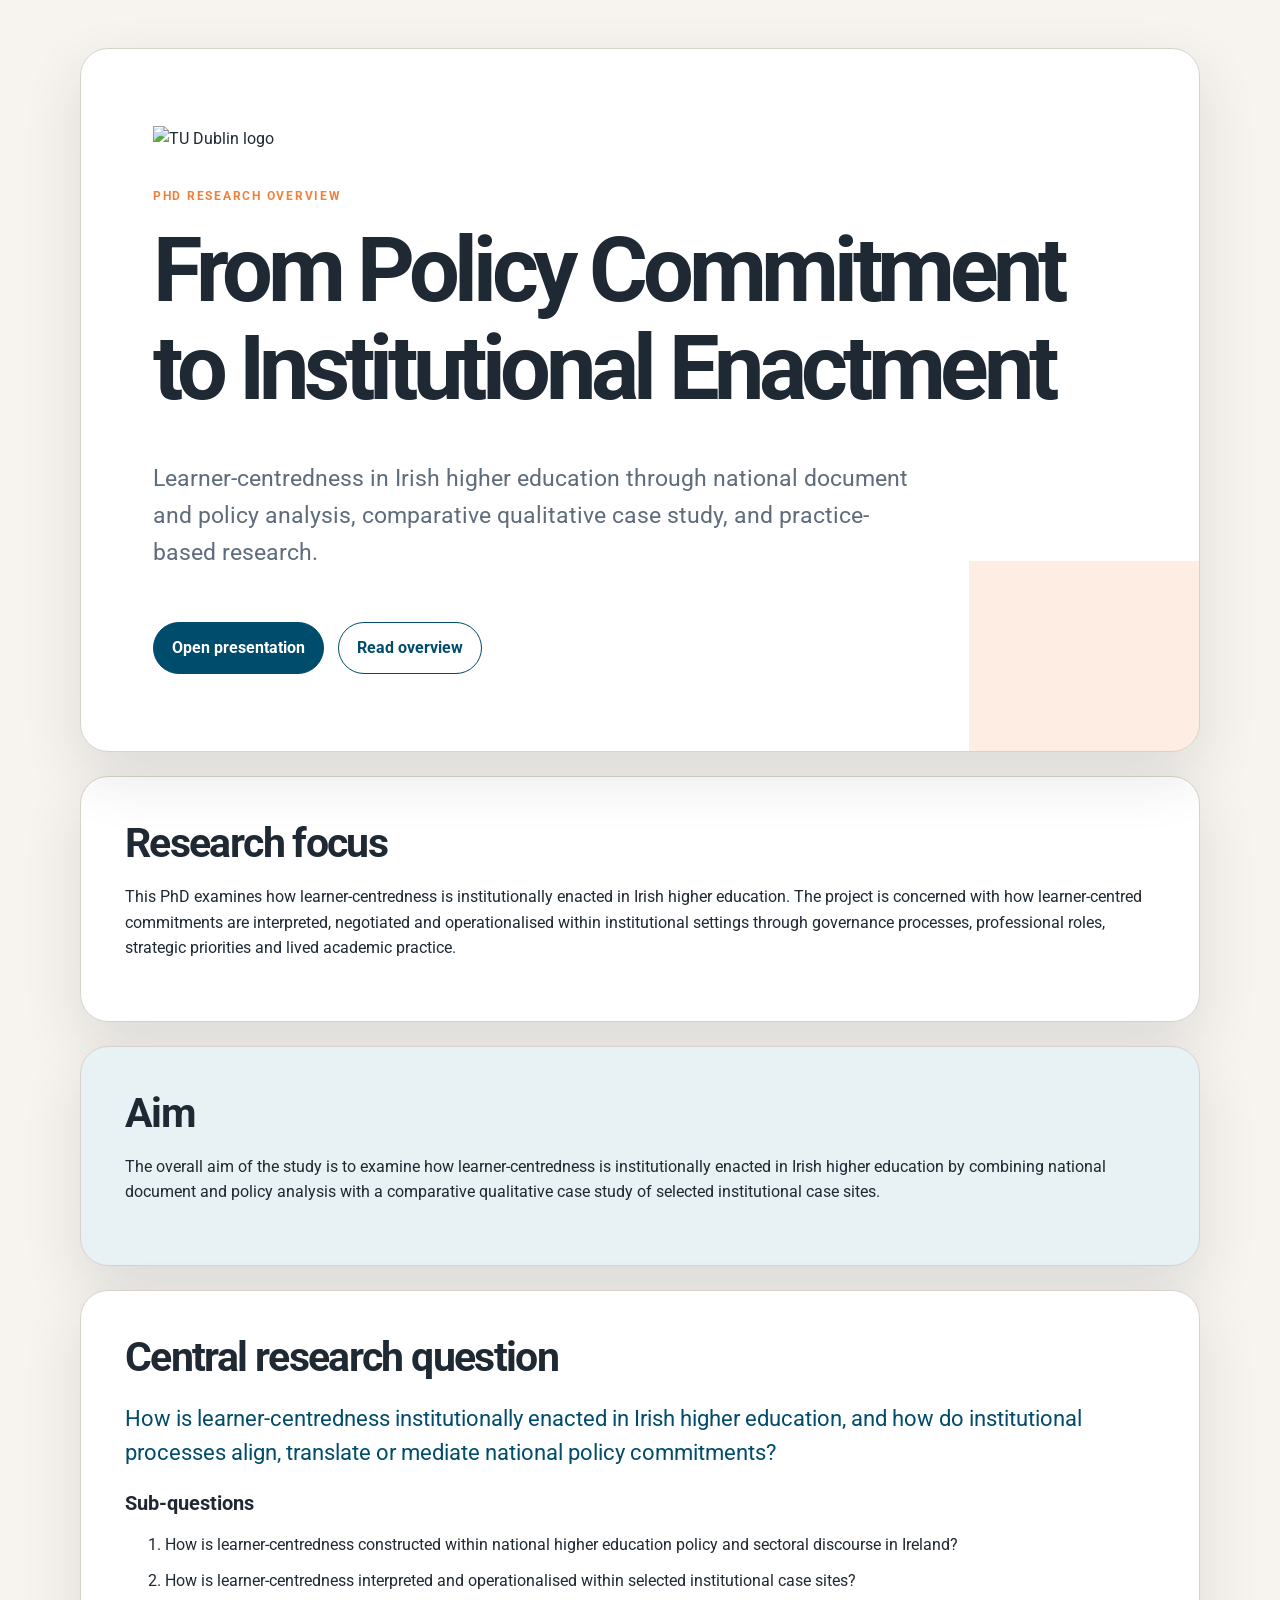
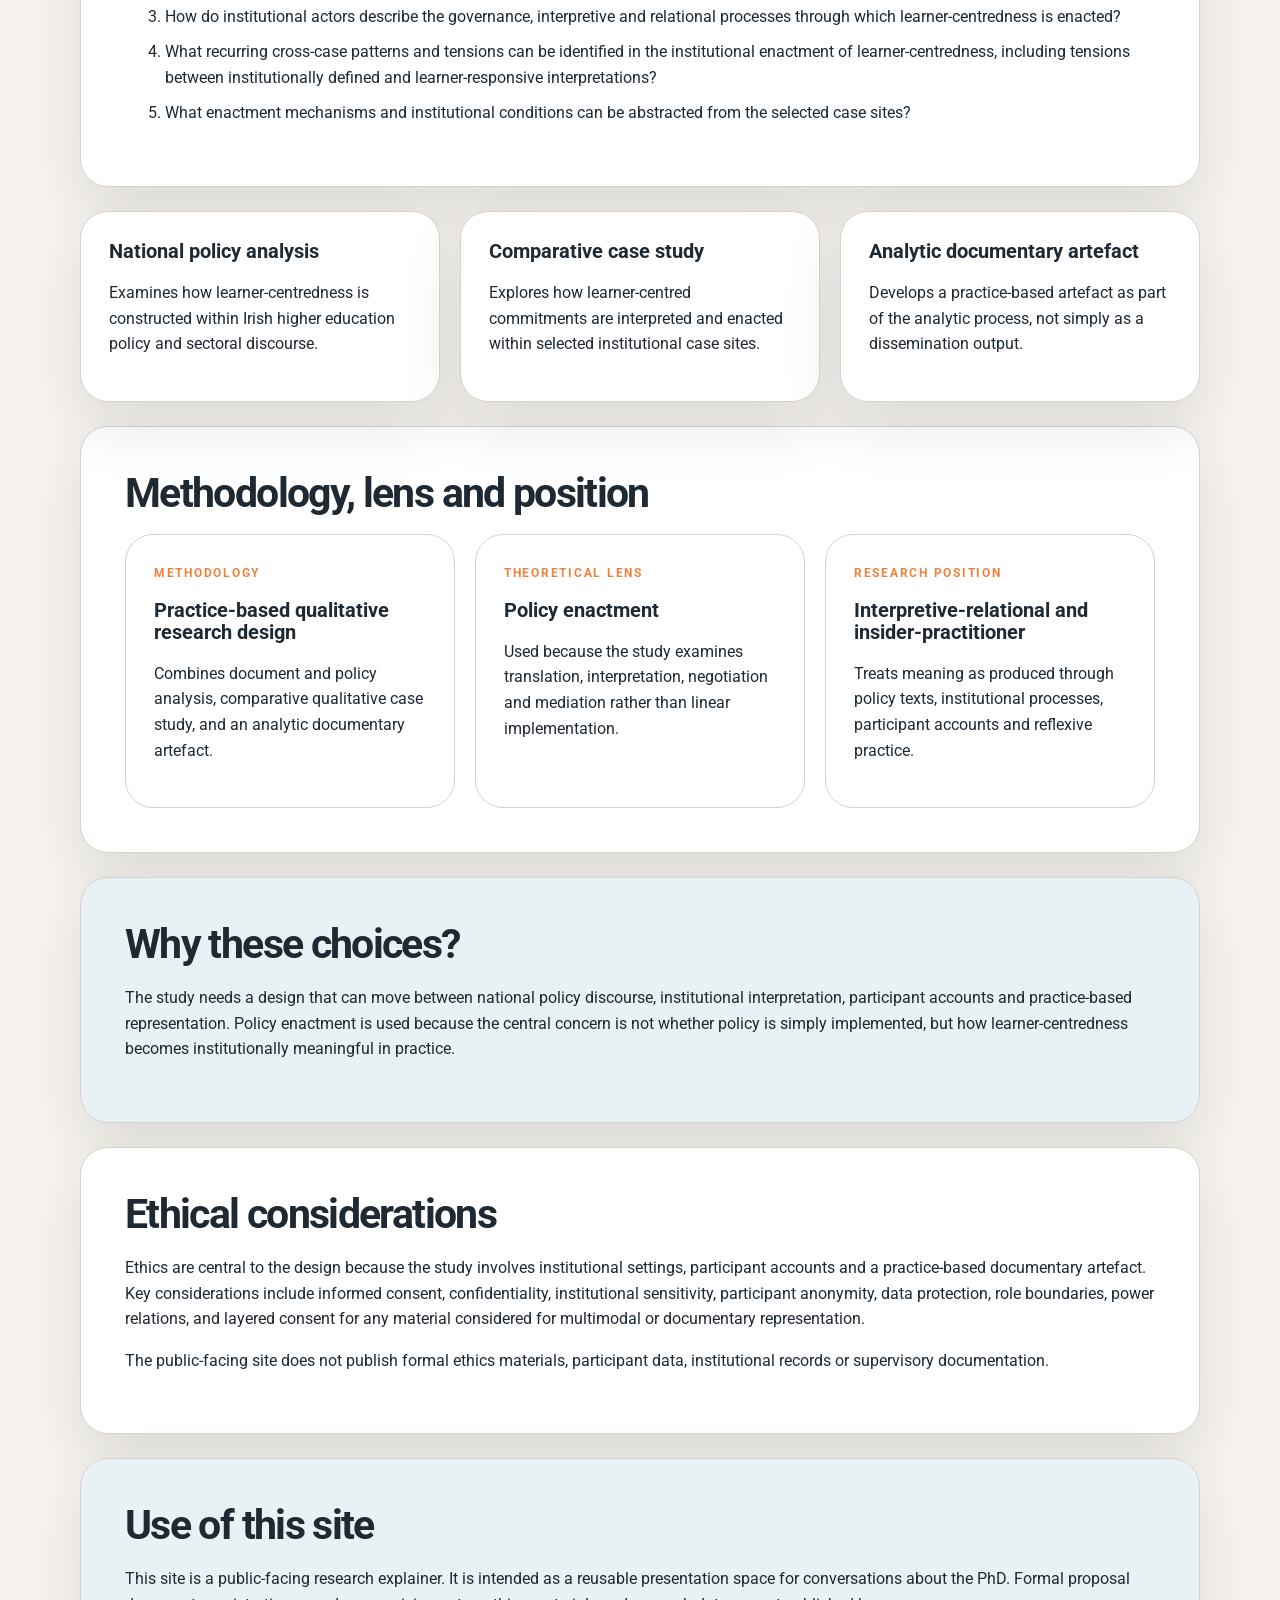
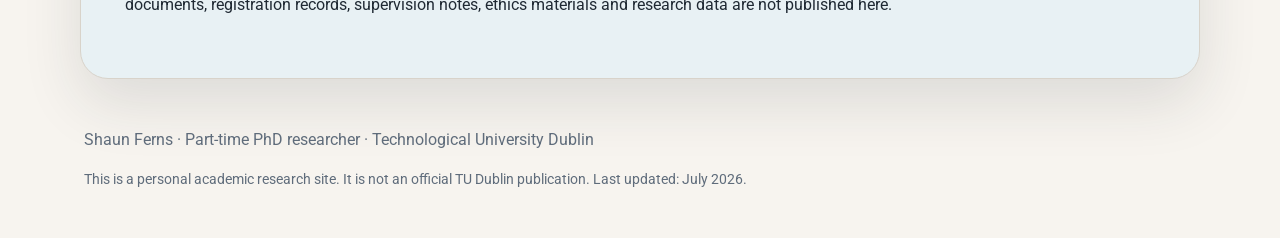
==== index.html @ 64a05ee2 "Add TU Dublin branding to landing page" ====
<!doctype html>
<html lang="en-IE">
<head>
  <meta charset="utf-8">
  <meta name="viewport" content="width=device-width, initial-scale=1">
  <title>PhD Research | Shaun Ferns</title>
  <meta name="description" content="A public-facing overview of Shaun Ferns' PhD research on learner-centredness as institutional enactment in Irish higher education.">
  <link rel="preconnect" href="https://fonts.googleapis.com">
  <link rel="preconnect" href="https://fonts.gstatic.com" crossorigin>
  <link href="https://fonts.googleapis.com/css2?family=Roboto:wght@400;500;700;900&display=swap" rel="stylesheet">
  <link rel="stylesheet" href="assets/site.css">
</head>
<body>
  <main class="page-shell">
    <section class="hero">
      <img class="site-logo" src="https://pxl01-tudublinie.terminalfour.net/prod01/tudublin-cdn-pxl/media/website/site-assets/images/tu-dublin-logo-blue.svg" alt="TU Dublin logo">
      <p class="eyebrow">PhD Research Overview</p>
      <h1>From Policy Commitment to Institutional Enactment</h1>
      <p class="subtitle">Learner-centredness in Irish higher education through national document and policy analysis, comparative qualitative case study, and practice-based research.</p>
      <div class="actions">
        <a class="button primary" href="presentation.html">Open presentation</a>
        <a class="button secondary" href="#overview">Read overview</a>
      </div>
    </section>

    <section id="overview" class="panel">
      <h2>Research focus</h2>
      <p>This PhD examines how learner-centredness is institutionally enacted in Irish higher education. The project is concerned with how learner-centred commitments are interpreted, negotiated and operationalised within institutional settings through governance processes, professional roles, strategic priorities and lived academic practice.</p>
    </section>

    <section class="panel muted">
      <h2>Aim</h2>
      <p>The overall aim of the study is to examine how learner-centredness is institutionally enacted in Irish higher education by combining national document and policy analysis with a comparative qualitative case study of selected institutional case sites.</p>
    </section>

    <section class="panel">
      <h2>Central research question</h2>
      <p class="lead-question">How is learner-centredness institutionally enacted in Irish higher education, and how do institutional processes align, translate or mediate national policy commitments?</p>
      <h3>Sub-questions</h3>
      <ol class="question-list">
        <li>How is learner-centredness constructed within national higher education policy and sectoral discourse in Ireland?</li>
        <li>How is learner-centredness interpreted and operationalised within selected institutional case sites?</li>
        <li>How do institutional actors describe the governance, interpretive and relational processes through which learner-centredness is enacted?</li>
        <li>What recurring cross-case patterns and tensions can be identified in the institutional enactment of learner-centredness, including tensions between institutionally defined and learner-responsive interpretations?</li>
        <li>What enactment mechanisms and institutional conditions can be abstracted from the selected case sites?</li>
      </ol>
    </section>

    <section class="grid three">
      <article class="card">
        <h3>National policy analysis</h3>
        <p>Examines how learner-centredness is constructed within Irish higher education policy and sectoral discourse.</p>
      </article>
      <article class="card">
        <h3>Comparative case study</h3>
        <p>Explores how learner-centred commitments are interpreted and enacted within selected institutional case sites.</p>
      </article>
      <article class="card">
        <h3>Analytic documentary artefact</h3>
        <p>Develops a practice-based artefact as part of the analytic process, not simply as a dissemination output.</p>
      </article>
    </section>

    <section class="panel">
      <h2>Methodology, lens and position</h2>
      <div class="grid three no-top">
        <article class="card compact">
          <p class="eyebrow">Methodology</p>
          <h3>Practice-based qualitative research design</h3>
          <p>Combines document and policy analysis, comparative qualitative case study, and an analytic documentary artefact.</p>
        </article>
        <article class="card compact">
          <p class="eyebrow">Theoretical lens</p>
          <h3>Policy enactment</h3>
          <p>Used because the study examines translation, interpretation, negotiation and mediation rather than linear implementation.</p>
        </article>
        <article class="card compact">
          <p class="eyebrow">Research position</p>
          <h3>Interpretive-relational and insider-practitioner</h3>
          <p>Treats meaning as produced through policy texts, institutional processes, participant accounts and reflexive practice.</p>
        </article>
      </div>
    </section>

    <section class="panel muted">
      <h2>Why these choices?</h2>
      <p>The study needs a design that can move between national policy discourse, institutional interpretation, participant accounts and practice-based representation. Policy enactment is used because the central concern is not whether policy is simply implemented, but how learner-centredness becomes institutionally meaningful in practice.</p>
    </section>

    <section class="panel">
      <h2>Ethical considerations</h2>
      <p>Ethics are central to the design because the study involves institutional settings, participant accounts and a practice-based documentary artefact. Key considerations include informed consent, confidentiality, institutional sensitivity, participant anonymity, data protection, role boundaries, power relations, and layered consent for any material considered for multimodal or documentary representation.</p>
      <p>The public-facing site does not publish formal ethics materials, participant data, institutional records or supervisory documentation.</p>
    </section>

    <section class="panel muted">
      <h2>Use of this site</h2>
      <p>This site is a public-facing research explainer. It is intended as a reusable presentation space for conversations about the PhD. Formal proposal documents, registration records, supervision notes, ethics materials and research data are not published here.</p>
    </section>

    <footer>
      <p>Shaun Ferns · Part-time PhD researcher · Technological University Dublin</p>
      <p class="small">This is a personal academic research site. It is not an official TU Dublin publication. Last updated: July 2026.</p>
    </footer>
  </main>
</body>
</html>
---- assets/site.css ----
body{margin:0;background:#f7f4ef;color:#1f2933;font-family:Roboto,Arial,Helvetica,sans-serif;line-height:1.6}.page-shell{width:min(1120px,calc(100% - 32px));margin:0 auto;padding:48px 0 32px}.hero,.panel,.card{background:#fff;border:1px solid #d8d3ca;border-radius:28px;box-shadow:0 24px 60px rgba(31,41,51,.12)}.hero{padding:clamp(32px,6vw,72px);min-height:62vh;display:flex;flex-direction:column;justify-content:center;position:relative;overflow:hidden}.hero:after{content:"";position:absolute;right:-70px;bottom:-110px;width:300px;height:300px;background:#F0813C;opacity:.14;clip-path:polygon(0 0,100% 0,100% 100%,28% 100%,0 72%)}.site-logo{width:min(260px,42vw);height:auto;margin-bottom:34px;display:block}.slide-logo{width:min(250px,32vw);height:auto;margin:0 auto 34px;display:block}.closing-logo{width:min(220px,30vw);height:auto;margin:28px auto 0;display:block}.eyebrow{margin:0 0 16px;color:#F0813C;text-transform:uppercase;letter-spacing:.14em;font-size:.78rem;font-weight:700}h1,h2,h3{line-height:1.1;margin:0 0 18px}h1{font-size:clamp(2.4rem,7vw,5.8rem);letter-spacing:-.06em;max-width:980px}h2{font-size:clamp(1.8rem,3.2vw,3rem);letter-spacing:-.04em}h3{font-size:1.25rem}.subtitle{max-width:760px;color:#5f6c7b;font-size:clamp(1.1rem,2vw,1.45rem)}.actions{display:flex;flex-wrap:wrap;gap:14px;margin-top:28px}.button{display:inline-flex;align-items:center;justify-content:center;padding:12px 18px;border-radius:999px;text-decoration:none;font-weight:700;border:1px solid #004C6C}.button.primary{background:#004C6C;color:white}.button.secondary{color:#004C6C;background:transparent}.panel{margin-top:24px;padding:clamp(24px,4vw,44px)}.panel.muted{background:#e8f1f4}.grid{display:grid;gap:20px;margin-top:24px}.grid.three{grid-template-columns:repeat(3,1fr)}.grid.no-top{margin-top:0}.card{padding:28px}.card.compact{box-shadow:none}footer{padding:32px 4px 0;color:#5f6c7b}.small{font-size:.9rem;color:#5f6c7b}.lead-question{font-size:1.35rem;color:#004C6C}.question-list li{margin:0 0 10px}.deck-nav{position:fixed;top:18px;left:18px;z-index:20}.deck-nav a{background:rgba(255,255,255,.9);border:1px solid #d8d3ca;border-radius:999px;color:#004C6C;text-decoration:none;padding:8px 12px;font-weight:700}.slides-page{background:radial-gradient(circle at top left,#fff 0,#f7f4ef 42%,#e8f1f4 100%)}.reveal{color:#1f2933;font-family:Roboto,Arial,Helvetica,sans-serif}.reveal .slides section{padding:24px}.reveal h1,.reveal h2,.reveal h3{color:#1f2933;text-transform:none;letter-spacing:-.04em}.reveal h1{font-size:clamp(2.5rem,6vw,5.2rem)}.reveal h2{font-size:clamp(2rem,5vw,4rem)}.reveal h3{font-size:clamp(1.2rem,2.1vw,1.7rem)}.reveal p,.reveal li{color:#4f5f70;font-size:clamp(1.05rem,2.1vw,1.55rem);line-height:1.42}.subtitle-slide{font-size:clamp(1.3rem,2.5vw,2rem)!important;color:#004C6C!important}.title-slide h1,.title-slide h2{max-width:980px;margin-left:auto;margin-right:auto}.title-slide{position:relative}.title-slide:after{content:"";position:absolute;right:5%;bottom:7%;width:150px;height:150px;background:#F0813C;opacity:.16;clip-path:polygon(0 0,100% 0,100% 100%,32% 100%,0 68%)}.section-break{background:#004C6C;border-radius:34px;color:#fff;padding:72px!important;position:relative;overflow:hidden}.section-break:after{content:"";position:absolute;right:-40px;bottom:-70px;width:240px;height:240px;background:#F0813C;opacity:.36;clip-path:polygon(0 0,100% 0,100% 100%,30% 100%,0 70%)}.section-break h2,.section-break p,.section-break .eyebrow{color:#fff!important}.section-break .eyebrow{opacity:.78}.route-slide h2{max-width:900px;margin-left:auto;margin-right:auto}.numbered-cards,.slide-grid{display:grid;gap:18px;margin-top:32px}.numbered-cards{grid-template-columns:repeat(5,1fr)}.numbered-cards div,.slide-grid div,.comparison div,.stacked-list p{background:#fff;border:1px solid #d8d3ca;border-radius:24px;padding:22px;box-shadow:0 12px 32px rgba(31,41,51,.08)}.numbered-cards span{display:inline-flex;width:38px;height:38px;border-radius:50%;align-items:center;justify-content:center;background:#004C6C;color:#fff;font-weight:700;margin-bottom:12px}.numbered-cards p{font-size:1rem!important;margin:0}.slide-grid.three{grid-template-columns:repeat(3,1fr)}.connected-cards div{position:relative}.slide-grid h3{color:#F0813C;font-size:2rem}.compact-cards p{font-size:1.1rem!important}.comparison{display:grid;grid-template-columns:1fr 1fr;gap:24px;margin-top:30px;text-align:left}.comparison div:nth-child(2){border-top:8px solid #F0813C}.comparison div:nth-child(1){border-top:8px solid #5f6c7b}.comparison h3{color:#004C6C}.stacked-list{display:grid;gap:14px;margin-top:20px;text-align:left}.stacked-list p{margin:0}.stacked-list strong{color:#004C6C}.flow{display:grid;gap:10px;place-items:center;margin-top:28px}.flow div{background:#fff;border:1px solid #d8d3ca;border-radius:22px;padding:14px 26px;min-width:min(720px,90%);font-size:clamp(1.1rem,2.2vw,1.6rem);color:#004C6C;font-weight:700}.flow span{color:#F0813C;font-size:2rem;font-weight:700}.big-contrast h2{font-size:clamp(3rem,8vw,7rem);color:#004C6C}.reveal blockquote{width:min(920px,90%);border-left:8px solid #F0813C;box-shadow:none;background:#e8f1f4;color:#1f2933;padding:28px 34px;font-style:normal;text-align:left;border-radius:18px}.pill-row{display:flex;flex-wrap:wrap;justify-content:center;gap:12px;margin-top:24px}.pill-row span{background:#004C6C;color:#fff;border-radius:999px;padding:10px 16px;font-size:1.05rem;font-weight:700}.large-pills span{font-size:1.25rem;padding:13px 18px}.one-minute h2{font-size:clamp(1.45rem,3.2vw,2.8rem);line-height:1.18;color:#004C6C;max-width:1000px;margin-left:auto;margin-right:auto}.reveal a{color:#004C6C}.reveal .progress{color:#F0813C}.reveal .controls{color:#004C6C}@media(max-width:900px){.grid.three,.slide-grid.three,.numbered-cards,.comparison{grid-template-columns:1fr}.hero{min-height:auto}.reveal .slides section{padding:10px}.section-break{padding:40px!important}.site-logo,.slide-logo,.closing-logo{width:min(220px,60vw)}}
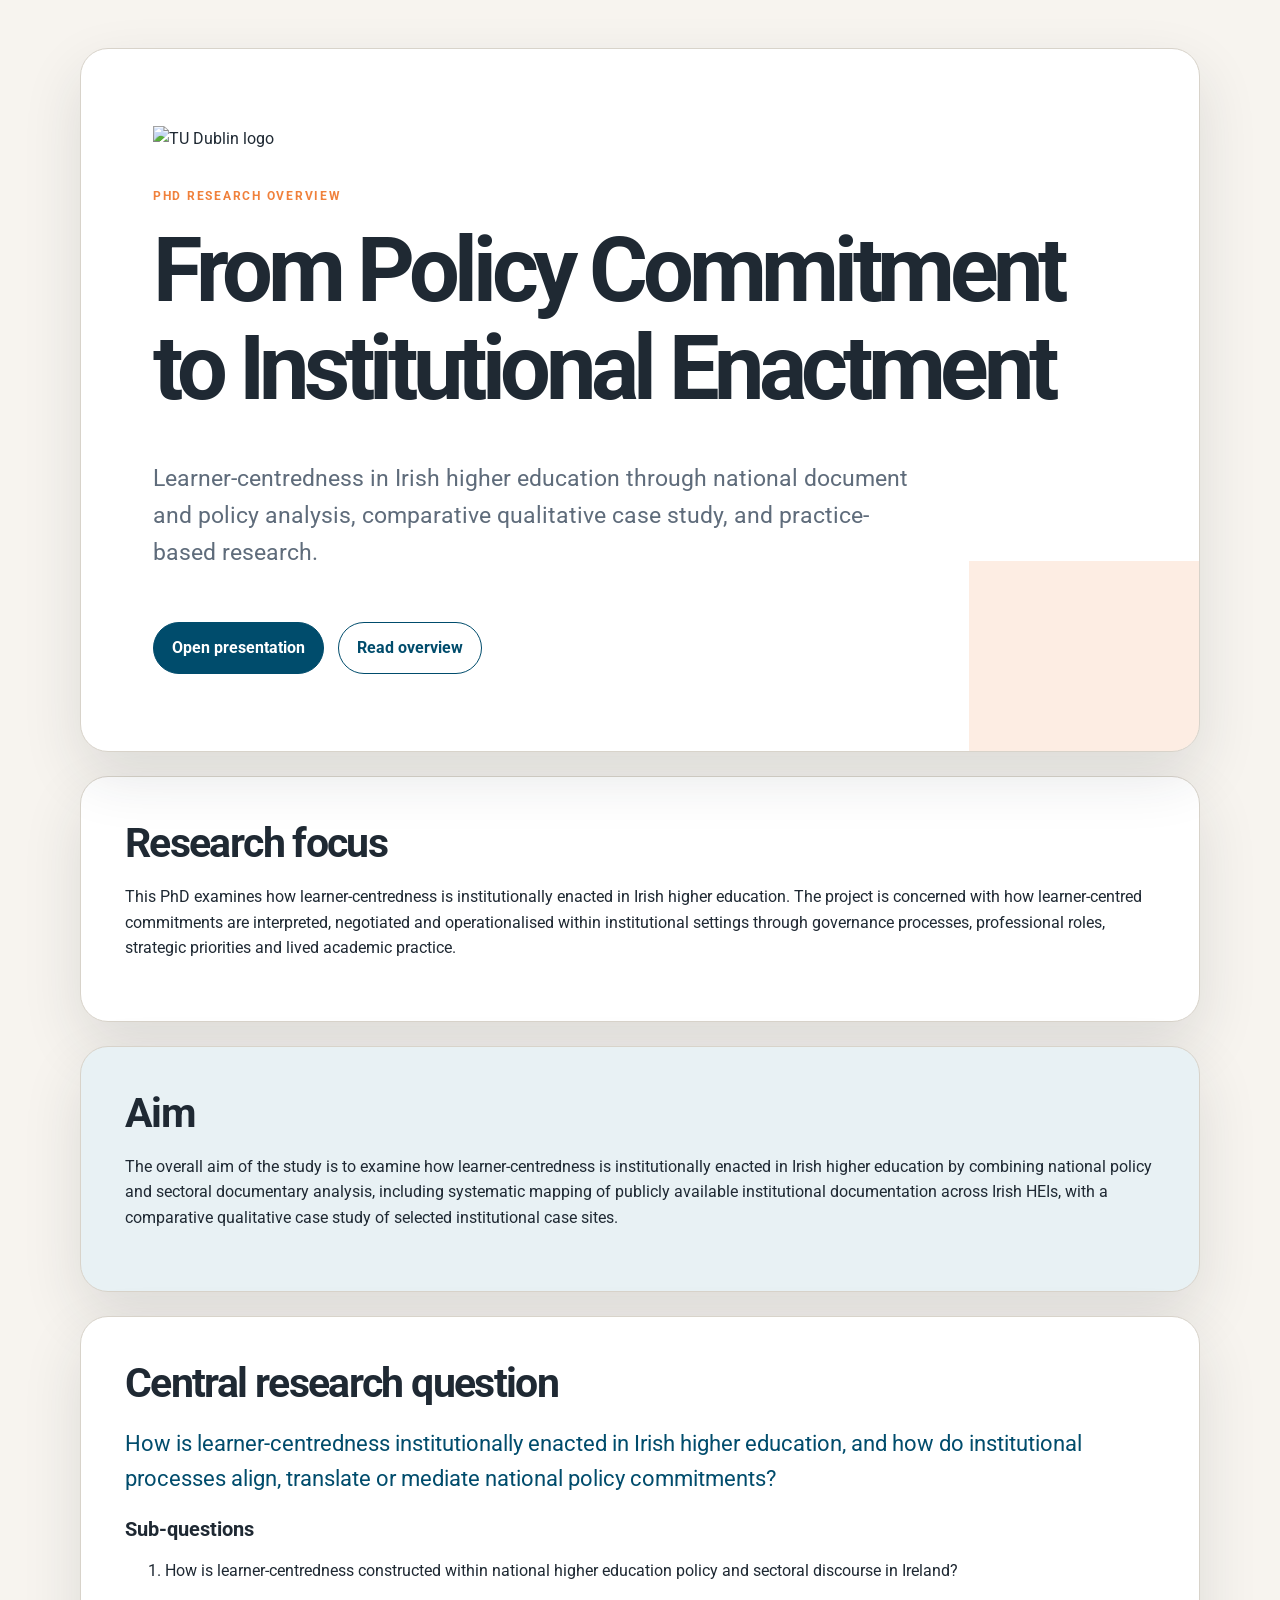
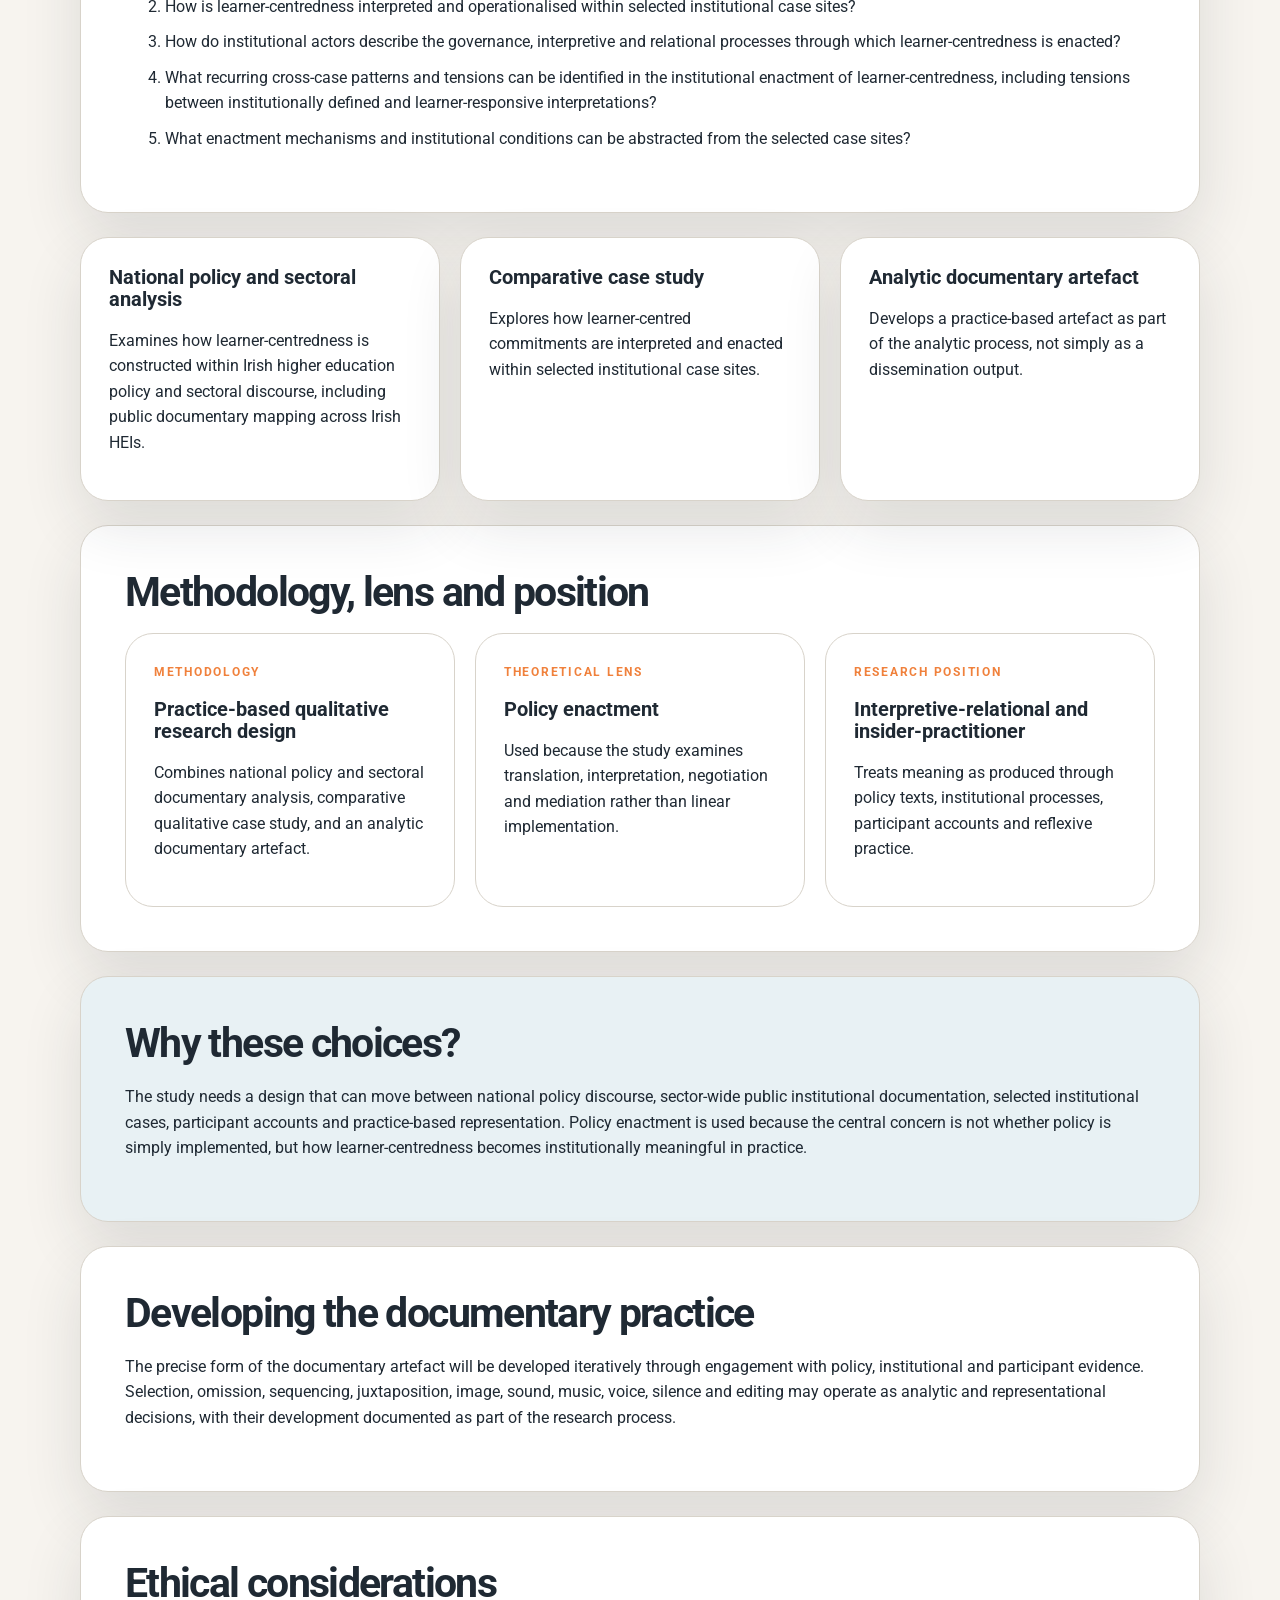
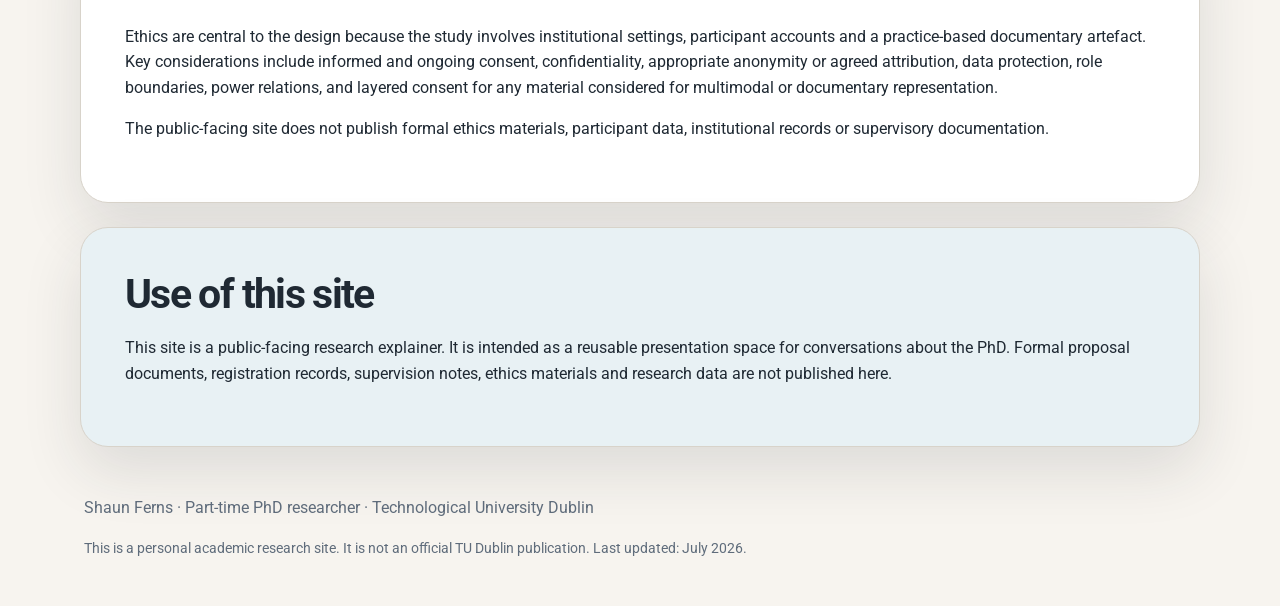
==== commit a53aa263: "Clarify sectoral mapping and documentary development" ====
--- a/index.html
+++ b/index.html
@@ -30,7 +30,7 @@
 
     <section class="panel muted">
       <h2>Aim</h2>
-      <p>The overall aim of the study is to examine how learner-centredness is institutionally enacted in Irish higher education by combining national document and policy analysis with a comparative qualitative case study of selected institutional case sites.</p>
+      <p>The overall aim of the study is to examine how learner-centredness is institutionally enacted in Irish higher education by combining national policy and sectoral documentary analysis, including systematic mapping of publicly available institutional documentation across Irish HEIs, with a comparative qualitative case study of selected institutional case sites.</p>
     </section>
 
     <section class="panel">
@@ -48,8 +48,8 @@
 
     <section class="grid three">
       <article class="card">
-        <h3>National policy analysis</h3>
-        <p>Examines how learner-centredness is constructed within Irish higher education policy and sectoral discourse.</p>
+        <h3>National policy and sectoral analysis</h3>
+        <p>Examines how learner-centredness is constructed within Irish higher education policy and sectoral discourse, including public documentary mapping across Irish HEIs.</p>
       </article>
       <article class="card">
         <h3>Comparative case study</h3>
@@ -67,7 +67,7 @@
         <article class="card compact">
           <p class="eyebrow">Methodology</p>
           <h3>Practice-based qualitative research design</h3>
-          <p>Combines document and policy analysis, comparative qualitative case study, and an analytic documentary artefact.</p>
+          <p>Combines national policy and sectoral documentary analysis, comparative qualitative case study, and an analytic documentary artefact.</p>
         </article>
         <article class="card compact">
           <p class="eyebrow">Theoretical lens</p>
@@ -84,12 +84,17 @@
 
     <section class="panel muted">
       <h2>Why these choices?</h2>
-      <p>The study needs a design that can move between national policy discourse, institutional interpretation, participant accounts and practice-based representation. Policy enactment is used because the central concern is not whether policy is simply implemented, but how learner-centredness becomes institutionally meaningful in practice.</p>
+      <p>The study needs a design that can move between national policy discourse, sector-wide public institutional documentation, selected institutional cases, participant accounts and practice-based representation. Policy enactment is used because the central concern is not whether policy is simply implemented, but how learner-centredness becomes institutionally meaningful in practice.</p>
+    </section>
+
+    <section class="panel">
+      <h2>Developing the documentary practice</h2>
+      <p>The precise form of the documentary artefact will be developed iteratively through engagement with policy, institutional and participant evidence. Selection, omission, sequencing, juxtaposition, image, sound, music, voice, silence and editing may operate as analytic and representational decisions, with their development documented as part of the research process.</p>
     </section>
 
     <section class="panel">
       <h2>Ethical considerations</h2>
-      <p>Ethics are central to the design because the study involves institutional settings, participant accounts and a practice-based documentary artefact. Key considerations include informed consent, confidentiality, institutional sensitivity, participant anonymity, data protection, role boundaries, power relations, and layered consent for any material considered for multimodal or documentary representation.</p>
+      <p>Ethics are central to the design because the study involves institutional settings, participant accounts and a practice-based documentary artefact. Key considerations include informed and ongoing consent, confidentiality, appropriate anonymity or agreed attribution, data protection, role boundaries, power relations, and layered consent for any material considered for multimodal or documentary representation.</p>
       <p>The public-facing site does not publish formal ethics materials, participant data, institutional records or supervisory documentation.</p>
     </section>
 
@@ -104,4 +109,4 @@
     </footer>
   </main>
 </body>
-</html>
+</html>
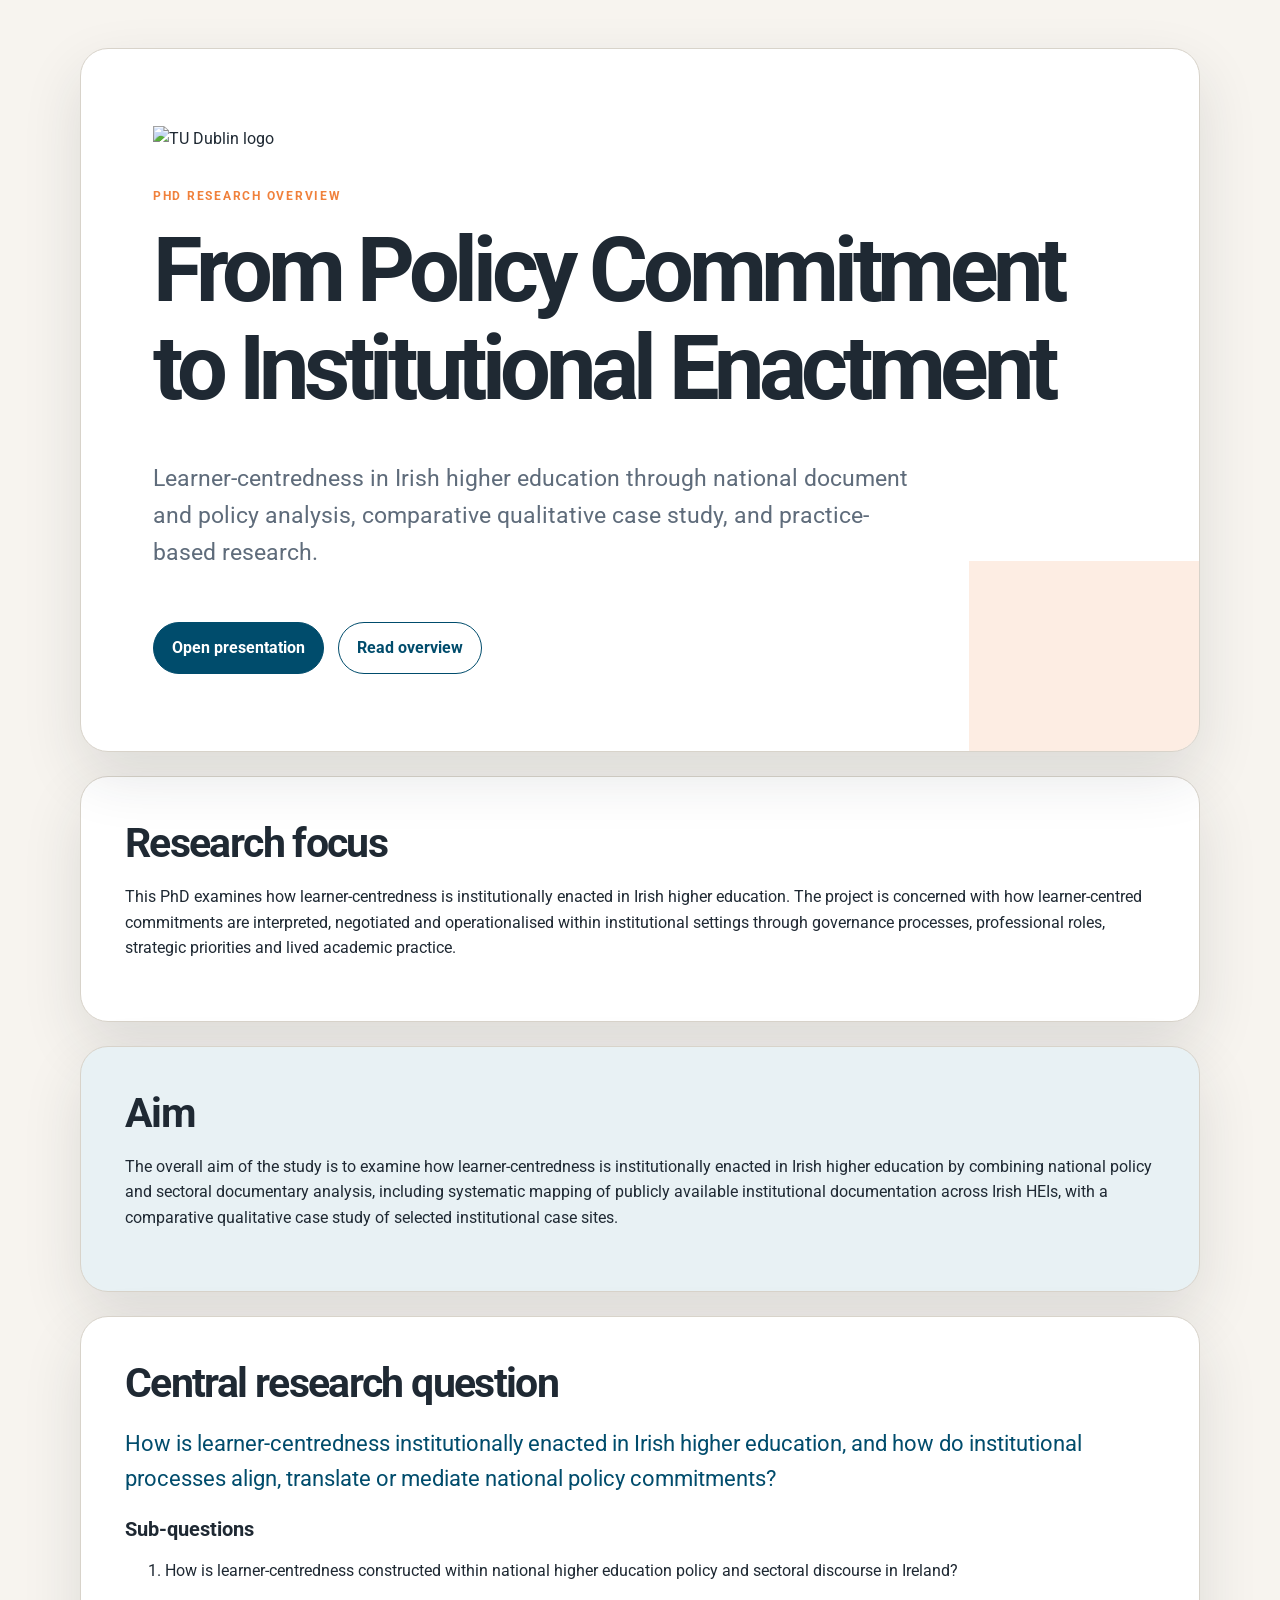
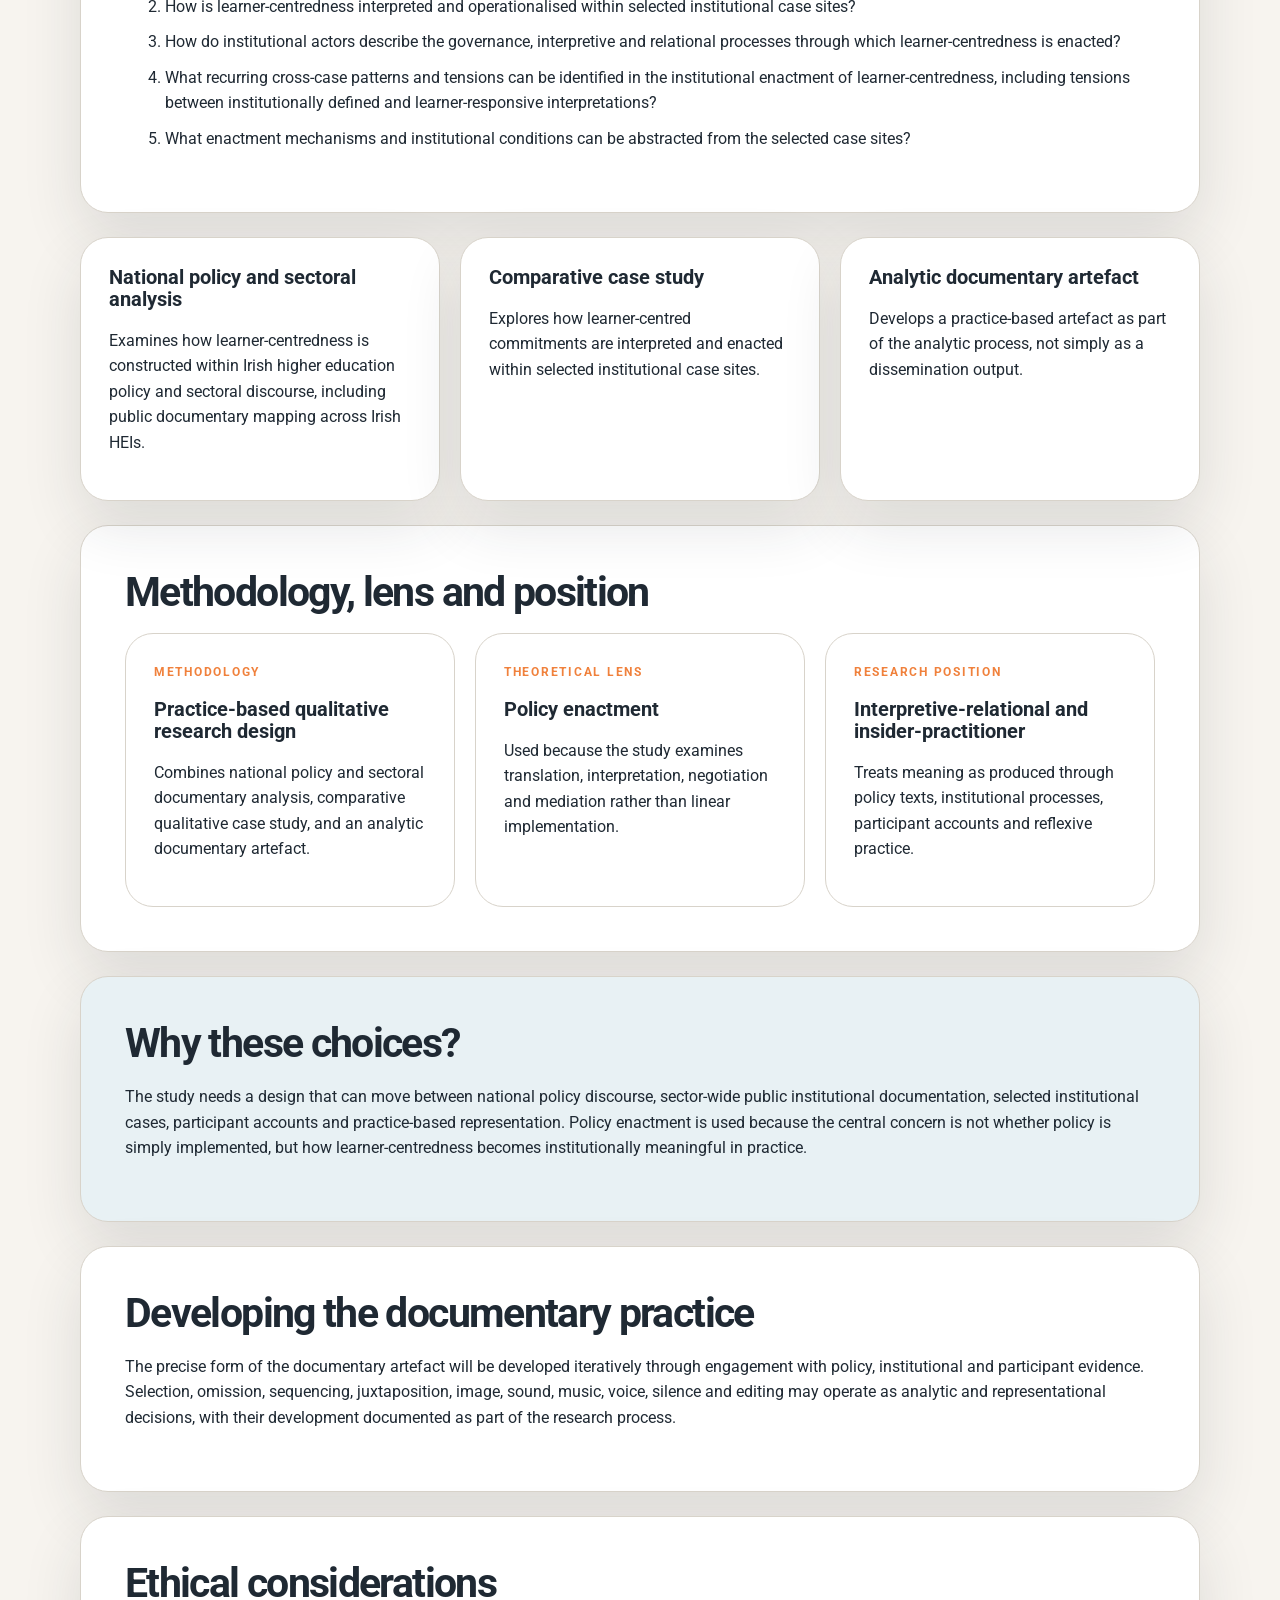
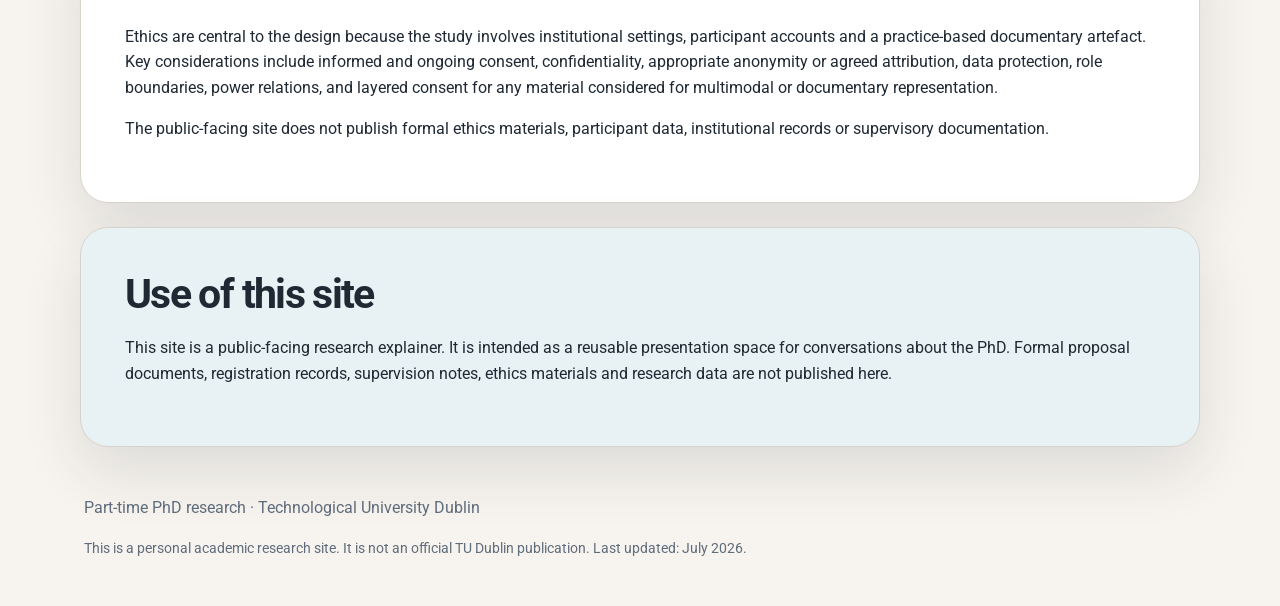
==== commit 038db5fd: "Temporarily remove researcher name from public site" ====
--- a/index.html
+++ b/index.html
@@ -3,8 +3,8 @@
 <head>
   <meta charset="utf-8">
   <meta name="viewport" content="width=device-width, initial-scale=1">
-  <title>PhD Research | Shaun Ferns</title>
-  <meta name="description" content="A public-facing overview of Shaun Ferns' PhD research on learner-centredness as institutional enactment in Irish higher education.">
+  <title>PhD Research</title>
+  <meta name="description" content="A public-facing overview of PhD research on learner-centredness as institutional enactment in Irish higher education.">
   <link rel="preconnect" href="https://fonts.googleapis.com">
   <link rel="preconnect" href="https://fonts.gstatic.com" crossorigin>
   <link href="https://fonts.googleapis.com/css2?family=Roboto:wght@400;500;700;900&display=swap" rel="stylesheet">
@@ -104,7 +104,7 @@
     </section>
 
     <footer>
-      <p>Shaun Ferns · Part-time PhD researcher · Technological University Dublin</p>
+      <p>Part-time PhD research · Technological University Dublin</p>
       <p class="small">This is a personal academic research site. It is not an official TU Dublin publication. Last updated: July 2026.</p>
     </footer>
   </main>
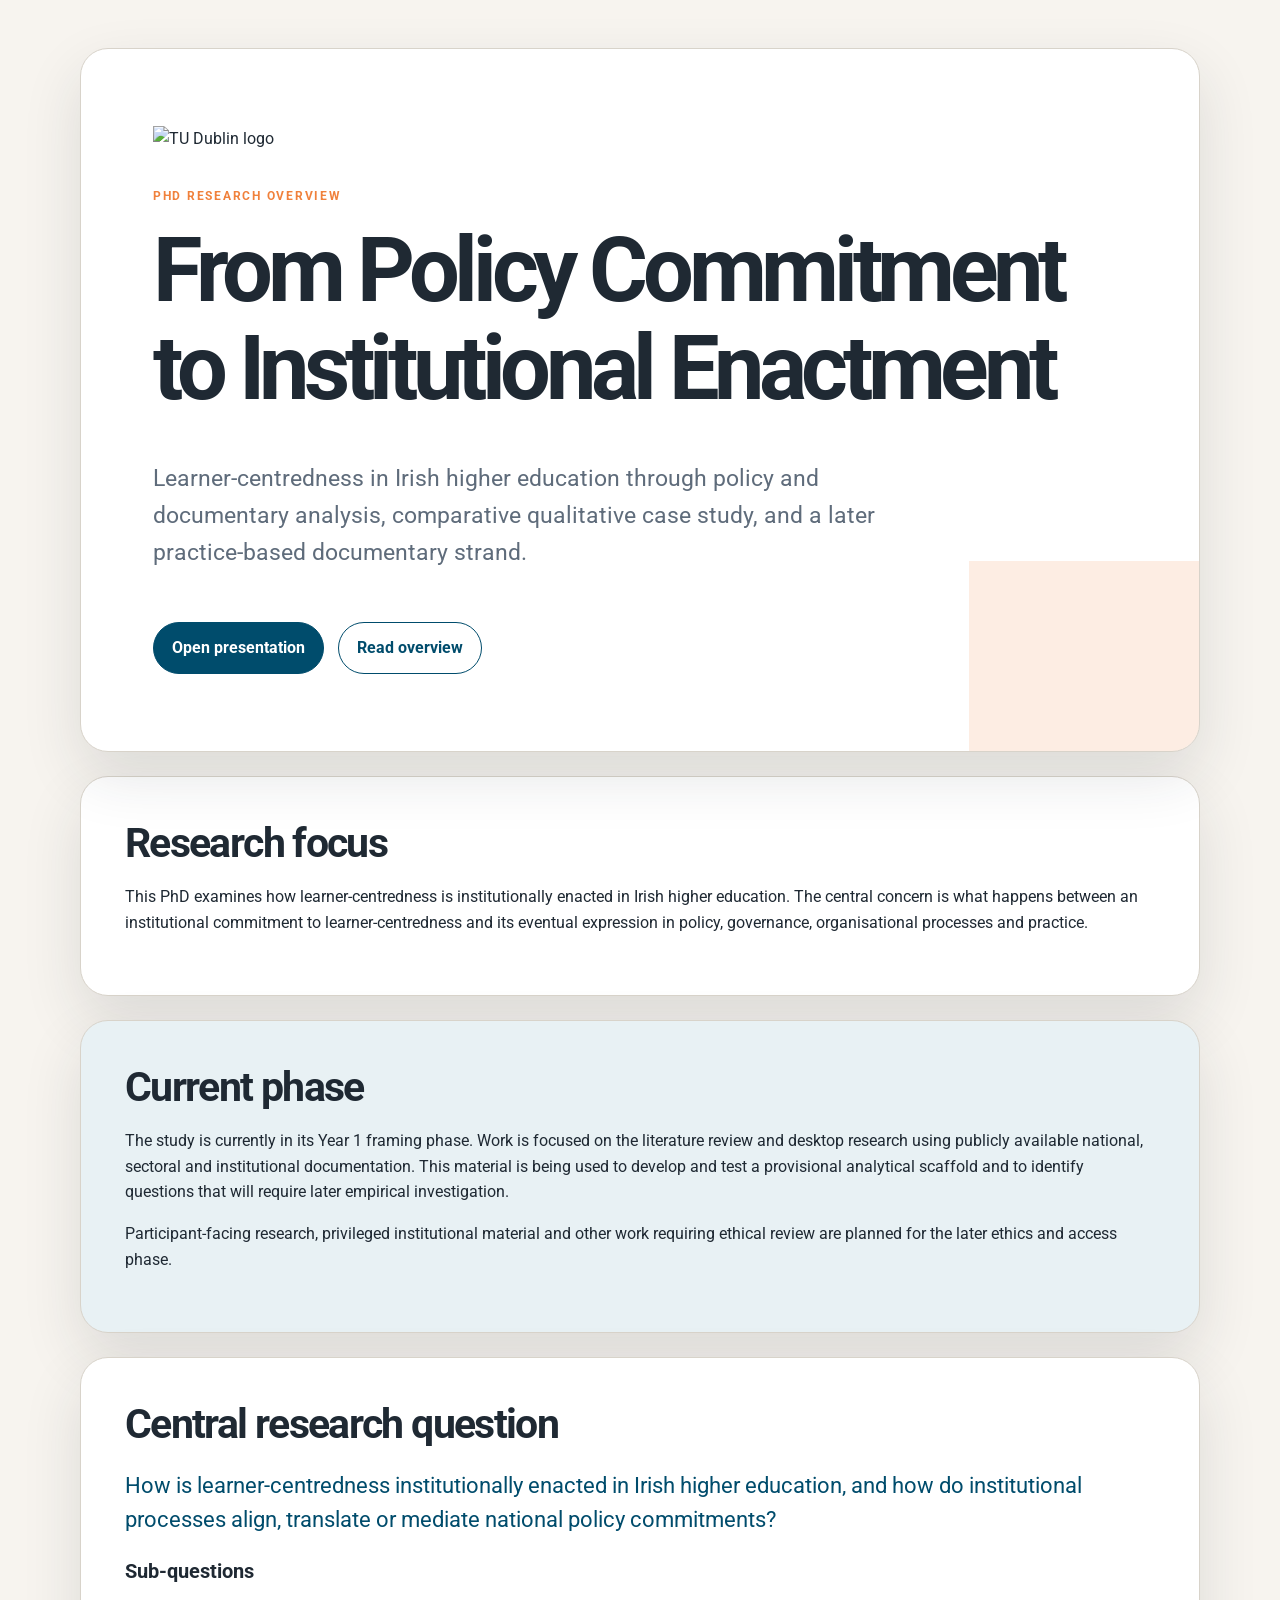
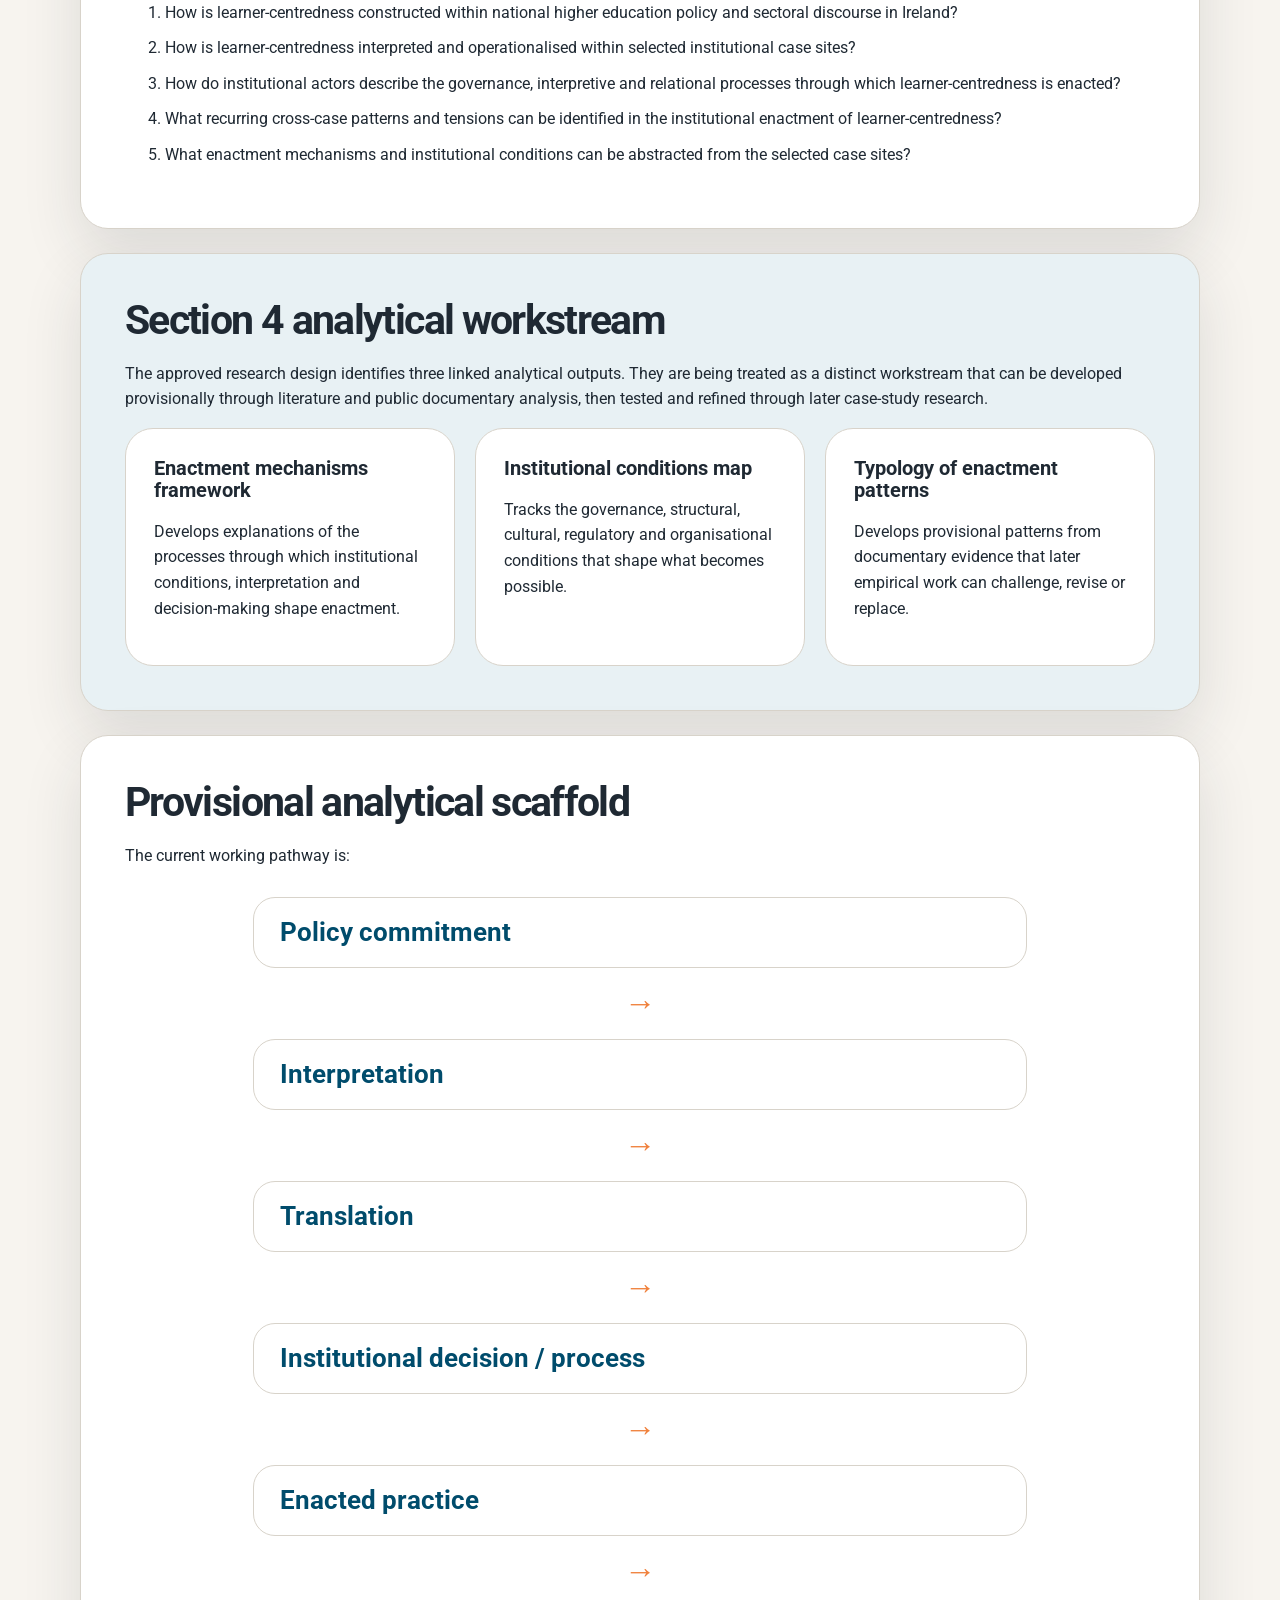
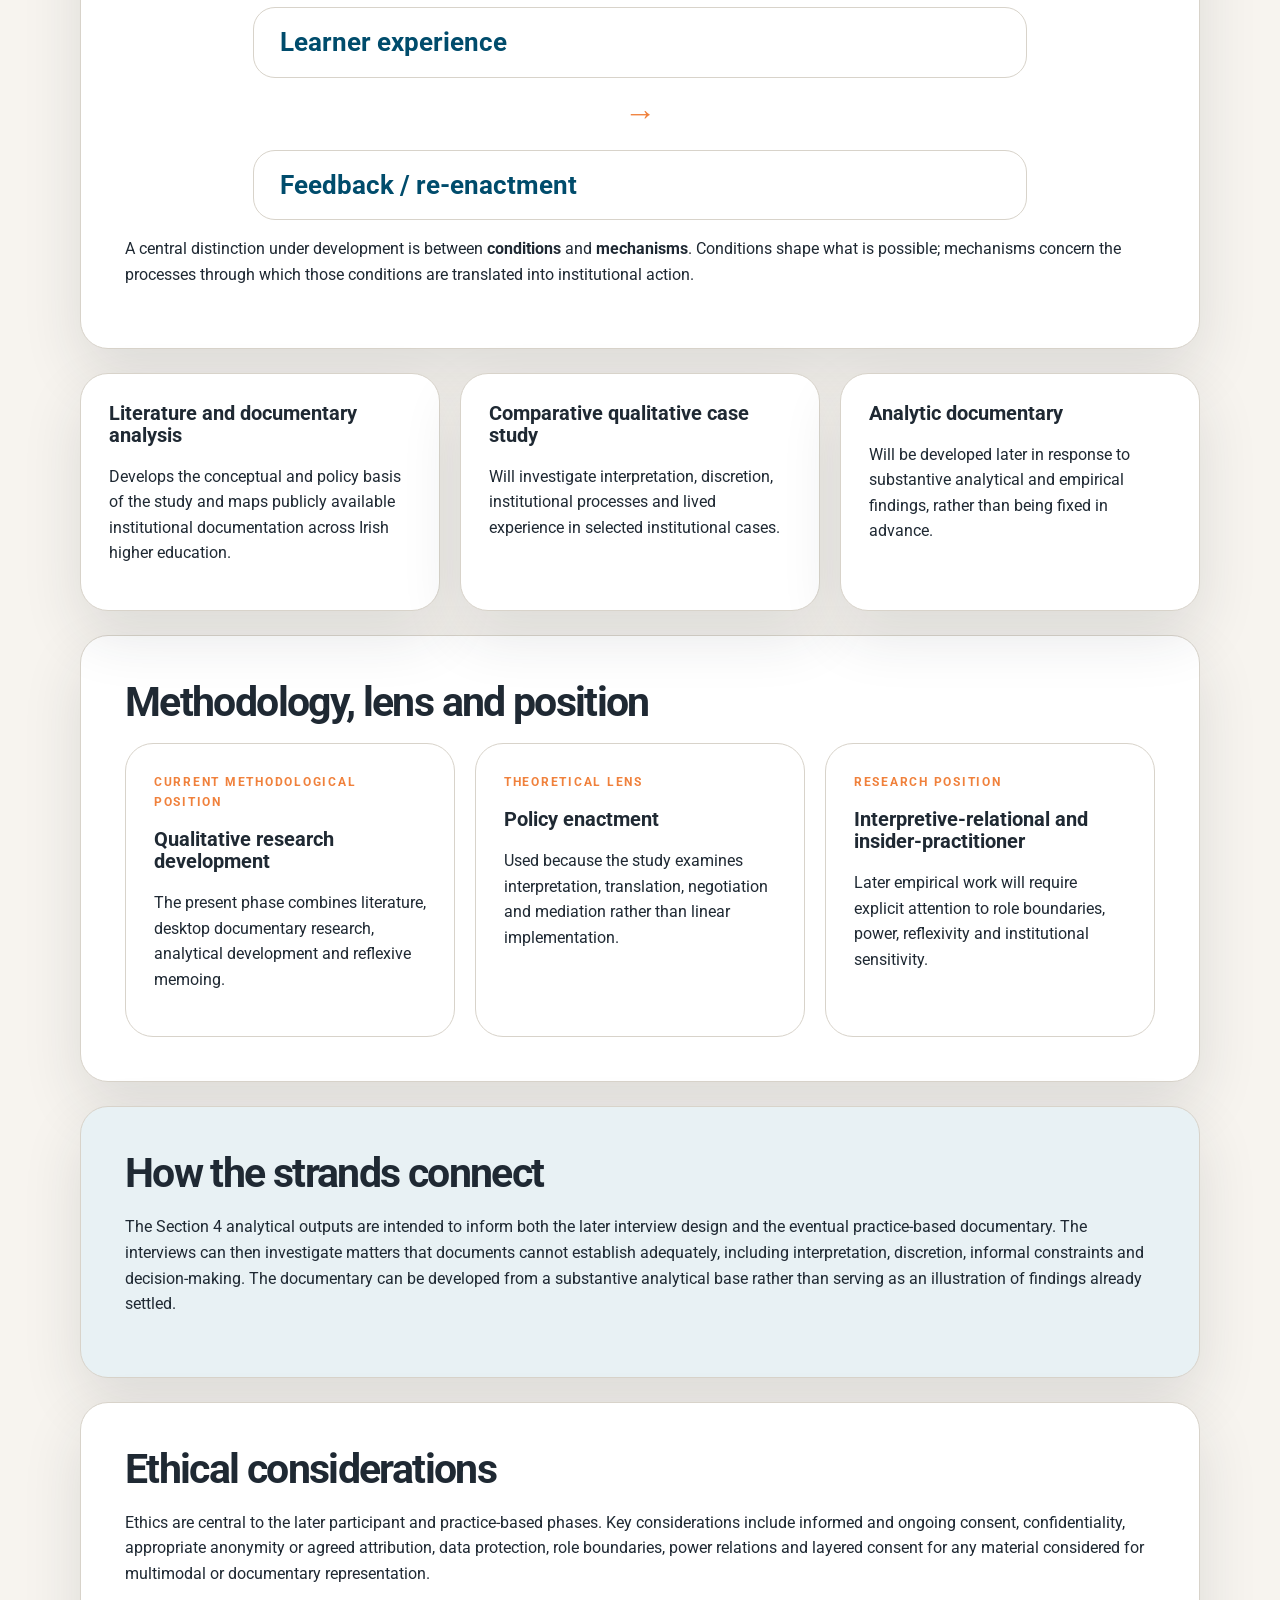
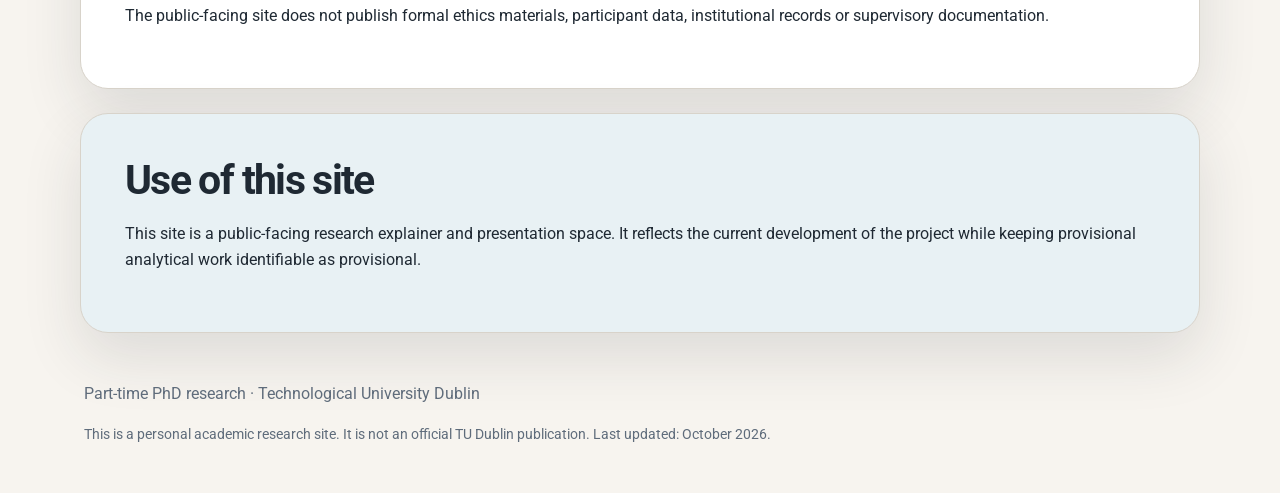
==== commit ca0ec6e9: "Update public site for Year 1 analytical workstream" ====
--- a/index.html
+++ b/index.html
@@ -16,7 +16,7 @@
       <img class="site-logo" src="https://pxl01-tudublinie.terminalfour.net/prod01/tudublin-cdn-pxl/media/website/site-assets/images/tu-dublin-logo-blue.svg" alt="TU Dublin logo">
       <p class="eyebrow">PhD Research Overview</p>
       <h1>From Policy Commitment to Institutional Enactment</h1>
-      <p class="subtitle">Learner-centredness in Irish higher education through national document and policy analysis, comparative qualitative case study, and practice-based research.</p>
+      <p class="subtitle">Learner-centredness in Irish higher education through policy and documentary analysis, comparative qualitative case study, and a later practice-based documentary strand.</p>
       <div class="actions">
         <a class="button primary" href="presentation.html">Open presentation</a>
         <a class="button secondary" href="#overview">Read overview</a>
@@ -25,12 +25,13 @@
 
     <section id="overview" class="panel">
       <h2>Research focus</h2>
-      <p>This PhD examines how learner-centredness is institutionally enacted in Irish higher education. The project is concerned with how learner-centred commitments are interpreted, negotiated and operationalised within institutional settings through governance processes, professional roles, strategic priorities and lived academic practice.</p>
+      <p>This PhD examines how learner-centredness is institutionally enacted in Irish higher education. The central concern is what happens between an institutional commitment to learner-centredness and its eventual expression in policy, governance, organisational processes and practice.</p>
     </section>
 
     <section class="panel muted">
-      <h2>Aim</h2>
-      <p>The overall aim of the study is to examine how learner-centredness is institutionally enacted in Irish higher education by combining national policy and sectoral documentary analysis, including systematic mapping of publicly available institutional documentation across Irish HEIs, with a comparative qualitative case study of selected institutional case sites.</p>
+      <h2>Current phase</h2>
+      <p>The study is currently in its Year 1 framing phase. Work is focused on the literature review and desktop research using publicly available national, sectoral and institutional documentation. This material is being used to develop and test a provisional analytical scaffold and to identify questions that will require later empirical investigation.</p>
+      <p>Participant-facing research, privileged institutional material and other work requiring ethical review are planned for the later ethics and access phase.</p>
     </section>
 
     <section class="panel">
@@ -41,23 +42,57 @@
         <li>How is learner-centredness constructed within national higher education policy and sectoral discourse in Ireland?</li>
         <li>How is learner-centredness interpreted and operationalised within selected institutional case sites?</li>
         <li>How do institutional actors describe the governance, interpretive and relational processes through which learner-centredness is enacted?</li>
-        <li>What recurring cross-case patterns and tensions can be identified in the institutional enactment of learner-centredness, including tensions between institutionally defined and learner-responsive interpretations?</li>
+        <li>What recurring cross-case patterns and tensions can be identified in the institutional enactment of learner-centredness?</li>
         <li>What enactment mechanisms and institutional conditions can be abstracted from the selected case sites?</li>
       </ol>
     </section>
 
+    <section class="panel muted">
+      <h2>Section 4 analytical workstream</h2>
+      <p>The approved research design identifies three linked analytical outputs. They are being treated as a distinct workstream that can be developed provisionally through literature and public documentary analysis, then tested and refined through later case-study research.</p>
+      <div class="grid three no-top">
+        <article class="card compact">
+          <h3>Enactment mechanisms framework</h3>
+          <p>Develops explanations of the processes through which institutional conditions, interpretation and decision-making shape enactment.</p>
+        </article>
+        <article class="card compact">
+          <h3>Institutional conditions map</h3>
+          <p>Tracks the governance, structural, cultural, regulatory and organisational conditions that shape what becomes possible.</p>
+        </article>
+        <article class="card compact">
+          <h3>Typology of enactment patterns</h3>
+          <p>Develops provisional patterns from documentary evidence that later empirical work can challenge, revise or replace.</p>
+        </article>
+      </div>
+    </section>
+
+    <section class="panel">
+      <h2>Provisional analytical scaffold</h2>
+      <p>The current working pathway is:</p>
+      <div class="flow horizontal-flow">
+        <div>Policy commitment</div><span>→</span>
+        <div>Interpretation</div><span>→</span>
+        <div>Translation</div><span>→</span>
+        <div>Institutional decision / process</div><span>→</span>
+        <div>Enacted practice</div><span>→</span>
+        <div>Learner experience</div><span>→</span>
+        <div>Feedback / re-enactment</div>
+      </div>
+      <p>A central distinction under development is between <strong>conditions</strong> and <strong>mechanisms</strong>. Conditions shape what is possible; mechanisms concern the processes through which those conditions are translated into institutional action.</p>
+    </section>
+
     <section class="grid three">
       <article class="card">
-        <h3>National policy and sectoral analysis</h3>
-        <p>Examines how learner-centredness is constructed within Irish higher education policy and sectoral discourse, including public documentary mapping across Irish HEIs.</p>
+        <h3>Literature and documentary analysis</h3>
+        <p>Develops the conceptual and policy basis of the study and maps publicly available institutional documentation across Irish higher education.</p>
       </article>
       <article class="card">
-        <h3>Comparative case study</h3>
-        <p>Explores how learner-centred commitments are interpreted and enacted within selected institutional case sites.</p>
+        <h3>Comparative qualitative case study</h3>
+        <p>Will investigate interpretation, discretion, institutional processes and lived experience in selected institutional cases.</p>
       </article>
       <article class="card">
-        <h3>Analytic documentary artefact</h3>
-        <p>Develops a practice-based artefact as part of the analytic process, not simply as a dissemination output.</p>
+        <h3>Analytic documentary</h3>
+        <p>Will be developed later in response to substantive analytical and empirical findings, rather than being fixed in advance.</p>
       </article>
     </section>
 
@@ -65,47 +100,42 @@
       <h2>Methodology, lens and position</h2>
       <div class="grid three no-top">
         <article class="card compact">
-          <p class="eyebrow">Methodology</p>
-          <h3>Practice-based qualitative research design</h3>
-          <p>Combines national policy and sectoral documentary analysis, comparative qualitative case study, and an analytic documentary artefact.</p>
+          <p class="eyebrow">Current methodological position</p>
+          <h3>Qualitative research development</h3>
+          <p>The present phase combines literature, desktop documentary research, analytical development and reflexive memoing.</p>
         </article>
         <article class="card compact">
           <p class="eyebrow">Theoretical lens</p>
           <h3>Policy enactment</h3>
-          <p>Used because the study examines translation, interpretation, negotiation and mediation rather than linear implementation.</p>
+          <p>Used because the study examines interpretation, translation, negotiation and mediation rather than linear implementation.</p>
         </article>
         <article class="card compact">
           <p class="eyebrow">Research position</p>
           <h3>Interpretive-relational and insider-practitioner</h3>
-          <p>Treats meaning as produced through policy texts, institutional processes, participant accounts and reflexive practice.</p>
+          <p>Later empirical work will require explicit attention to role boundaries, power, reflexivity and institutional sensitivity.</p>
         </article>
       </div>
     </section>
 
     <section class="panel muted">
-      <h2>Why these choices?</h2>
-      <p>The study needs a design that can move between national policy discourse, sector-wide public institutional documentation, selected institutional cases, participant accounts and practice-based representation. Policy enactment is used because the central concern is not whether policy is simply implemented, but how learner-centredness becomes institutionally meaningful in practice.</p>
-    </section>
-
-    <section class="panel">
-      <h2>Developing the documentary practice</h2>
-      <p>The precise form of the documentary artefact will be developed iteratively through engagement with policy, institutional and participant evidence. Selection, omission, sequencing, juxtaposition, image, sound, music, voice, silence and editing may operate as analytic and representational decisions, with their development documented as part of the research process.</p>
+      <h2>How the strands connect</h2>
+      <p>The Section 4 analytical outputs are intended to inform both the later interview design and the eventual practice-based documentary. The interviews can then investigate matters that documents cannot establish adequately, including interpretation, discretion, informal constraints and decision-making. The documentary can be developed from a substantive analytical base rather than serving as an illustration of findings already settled.</p>
     </section>
 
     <section class="panel">
       <h2>Ethical considerations</h2>
-      <p>Ethics are central to the design because the study involves institutional settings, participant accounts and a practice-based documentary artefact. Key considerations include informed and ongoing consent, confidentiality, appropriate anonymity or agreed attribution, data protection, role boundaries, power relations, and layered consent for any material considered for multimodal or documentary representation.</p>
+      <p>Ethics are central to the later participant and practice-based phases. Key considerations include informed and ongoing consent, confidentiality, appropriate anonymity or agreed attribution, data protection, role boundaries, power relations and layered consent for any material considered for multimodal or documentary representation.</p>
       <p>The public-facing site does not publish formal ethics materials, participant data, institutional records or supervisory documentation.</p>
     </section>
 
     <section class="panel muted">
       <h2>Use of this site</h2>
-      <p>This site is a public-facing research explainer. It is intended as a reusable presentation space for conversations about the PhD. Formal proposal documents, registration records, supervision notes, ethics materials and research data are not published here.</p>
+      <p>This site is a public-facing research explainer and presentation space. It reflects the current development of the project while keeping provisional analytical work identifiable as provisional.</p>
     </section>
 
     <footer>
       <p>Part-time PhD research · Technological University Dublin</p>
-      <p class="small">This is a personal academic research site. It is not an official TU Dublin publication. Last updated: July 2026.</p>
+      <p class="small">This is a personal academic research site. It is not an official TU Dublin publication. Last updated: October 2026.</p>
     </footer>
   </main>
 </body>
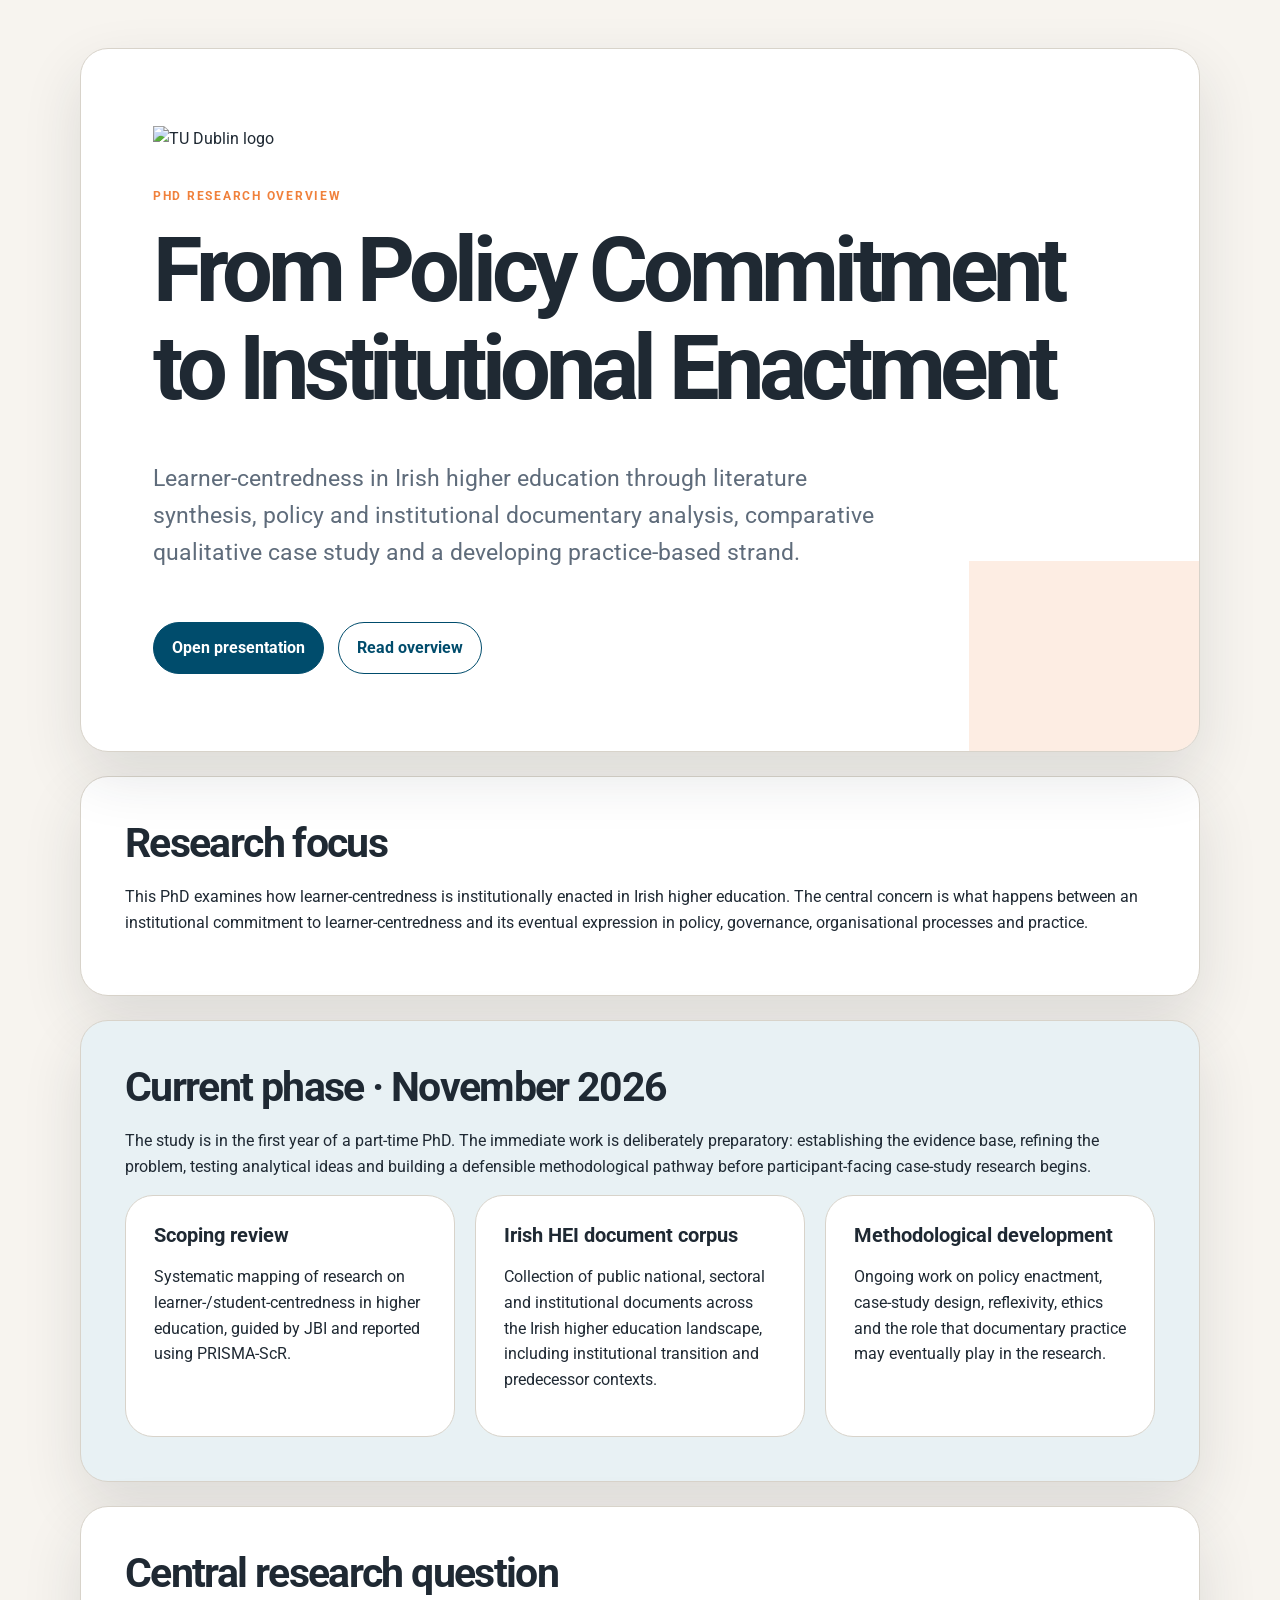
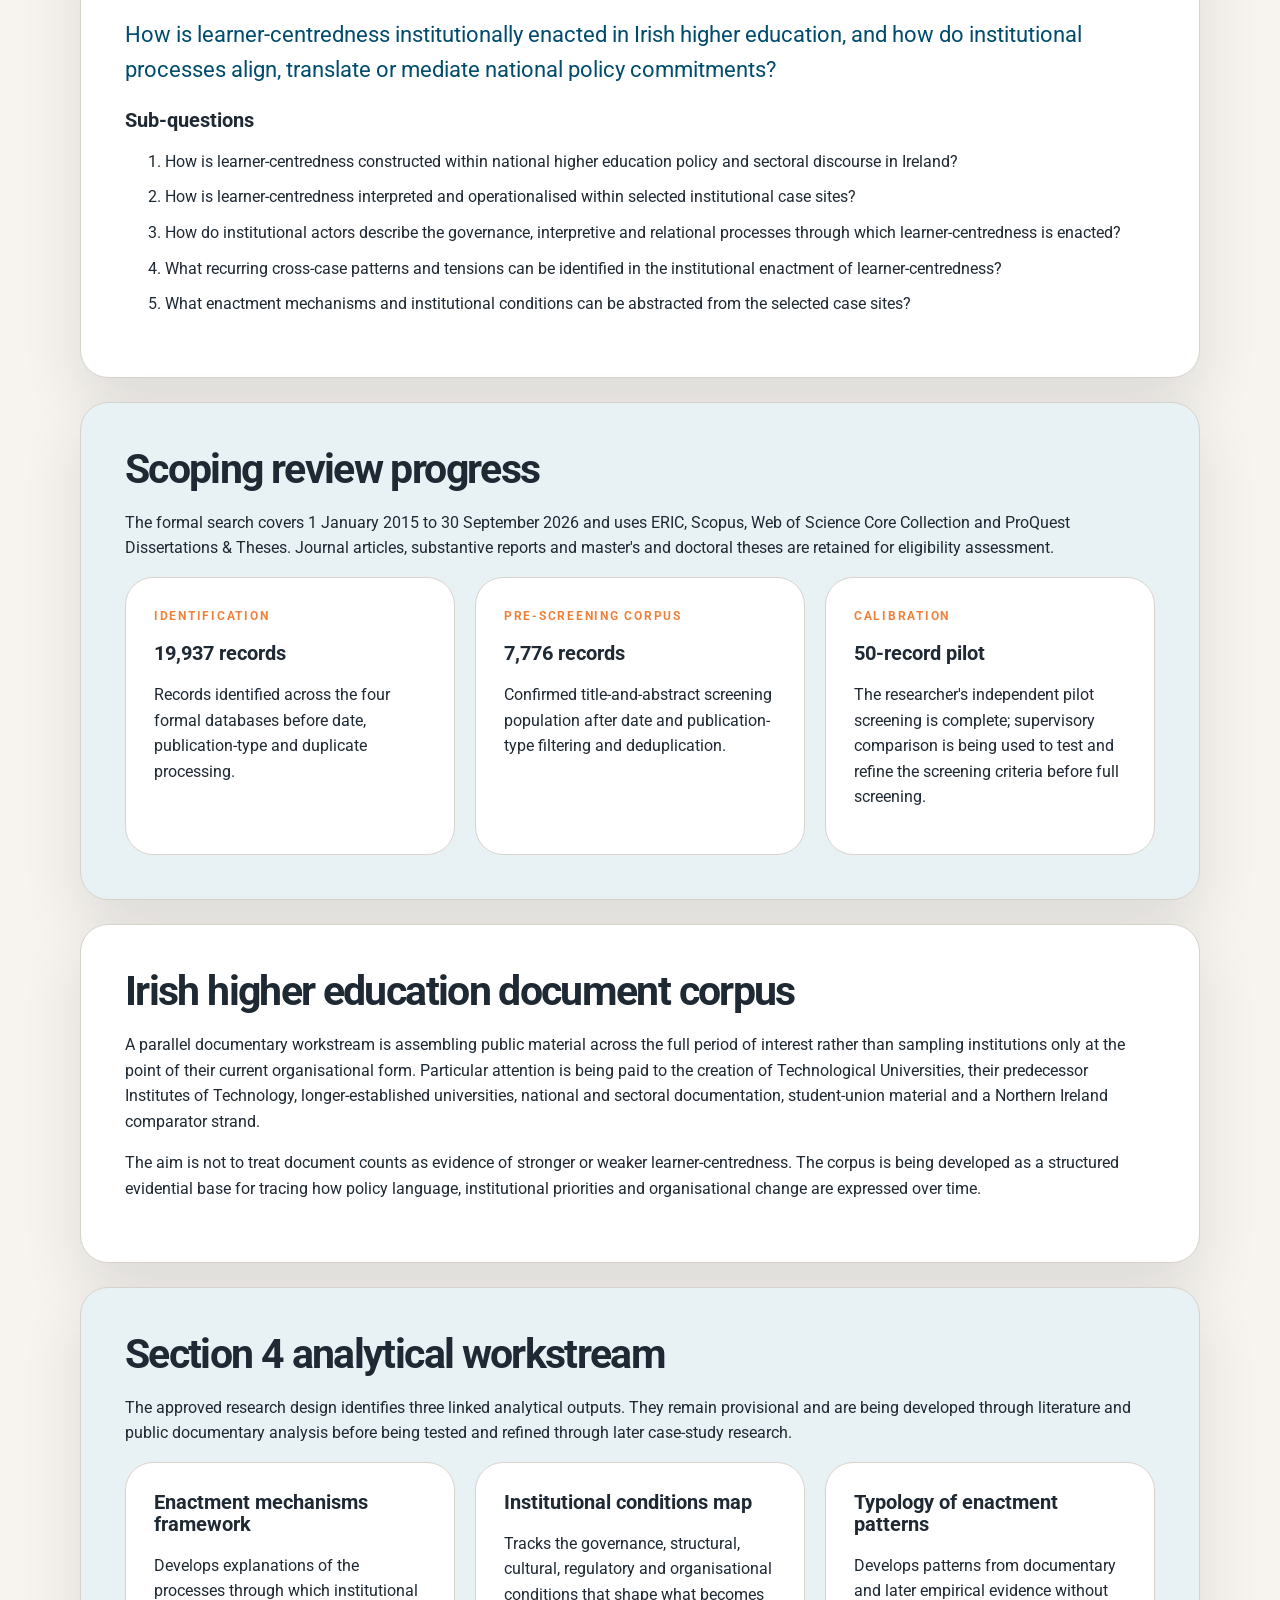
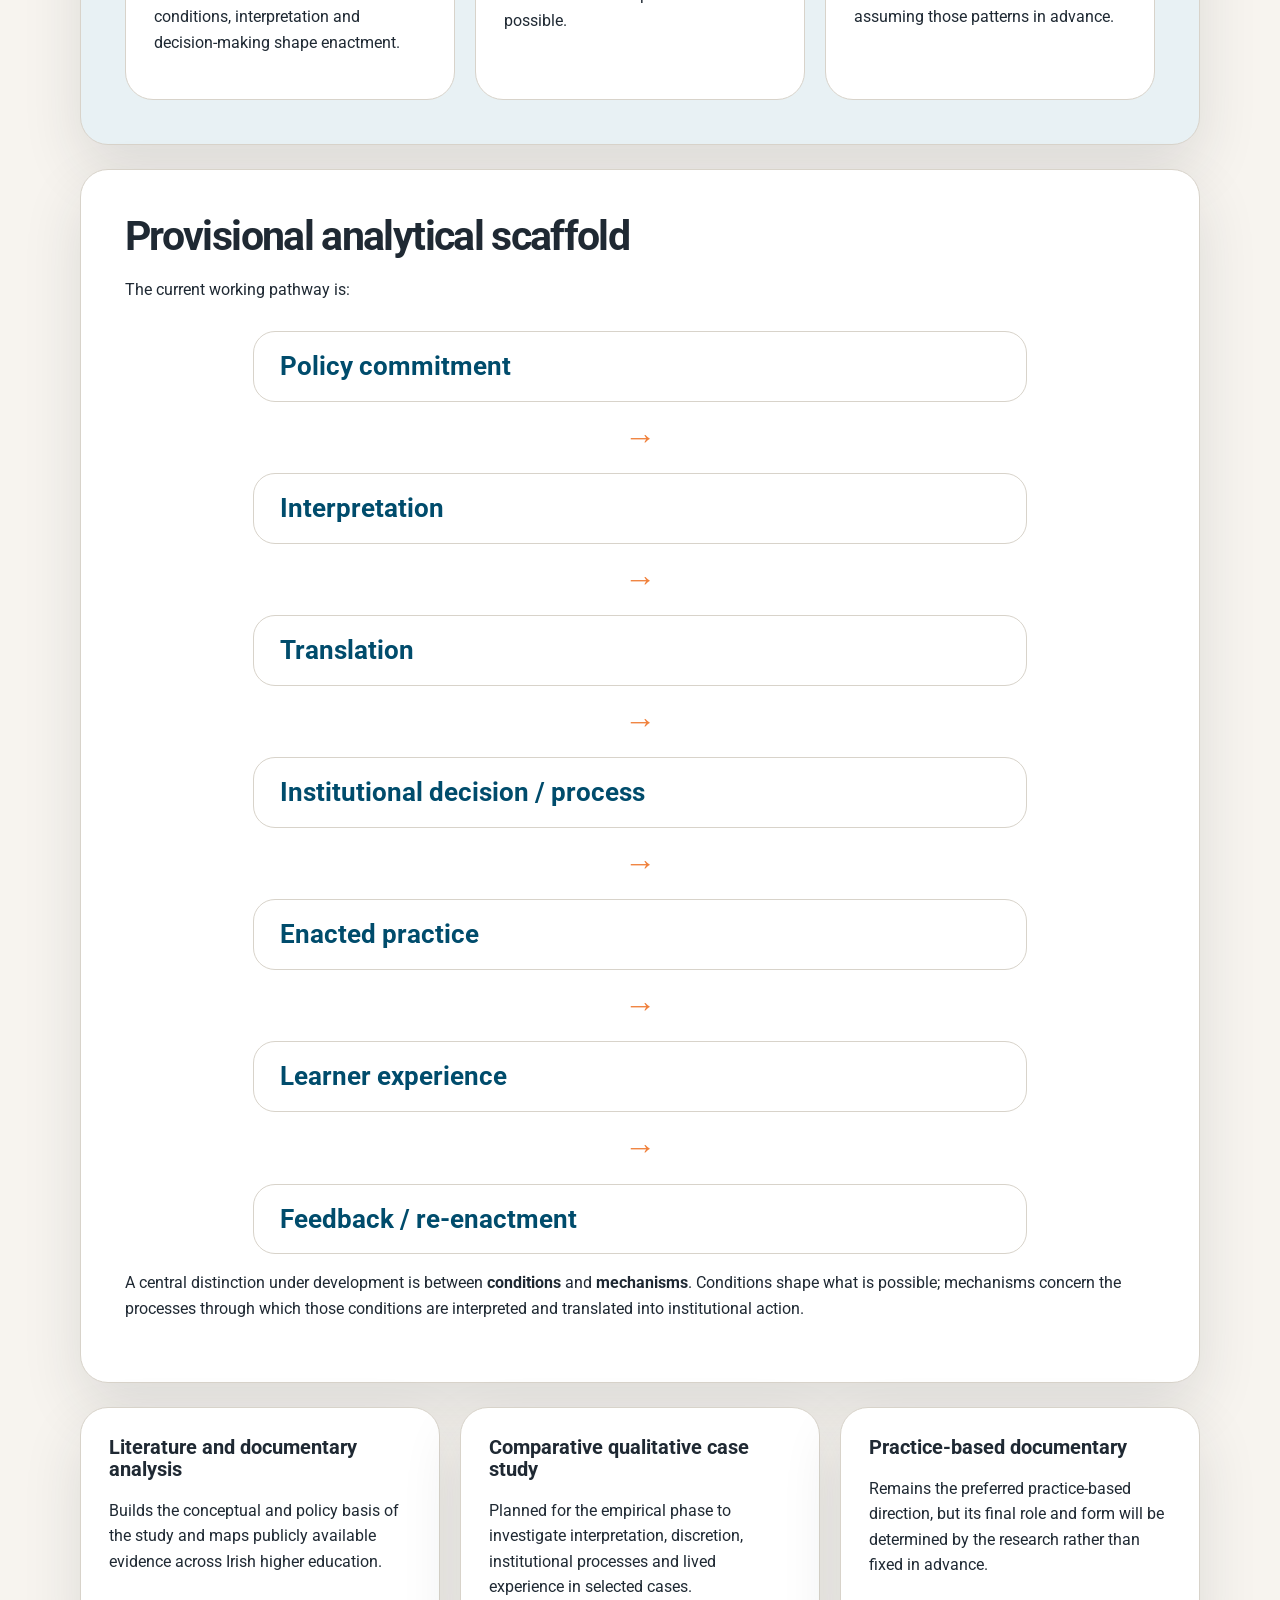
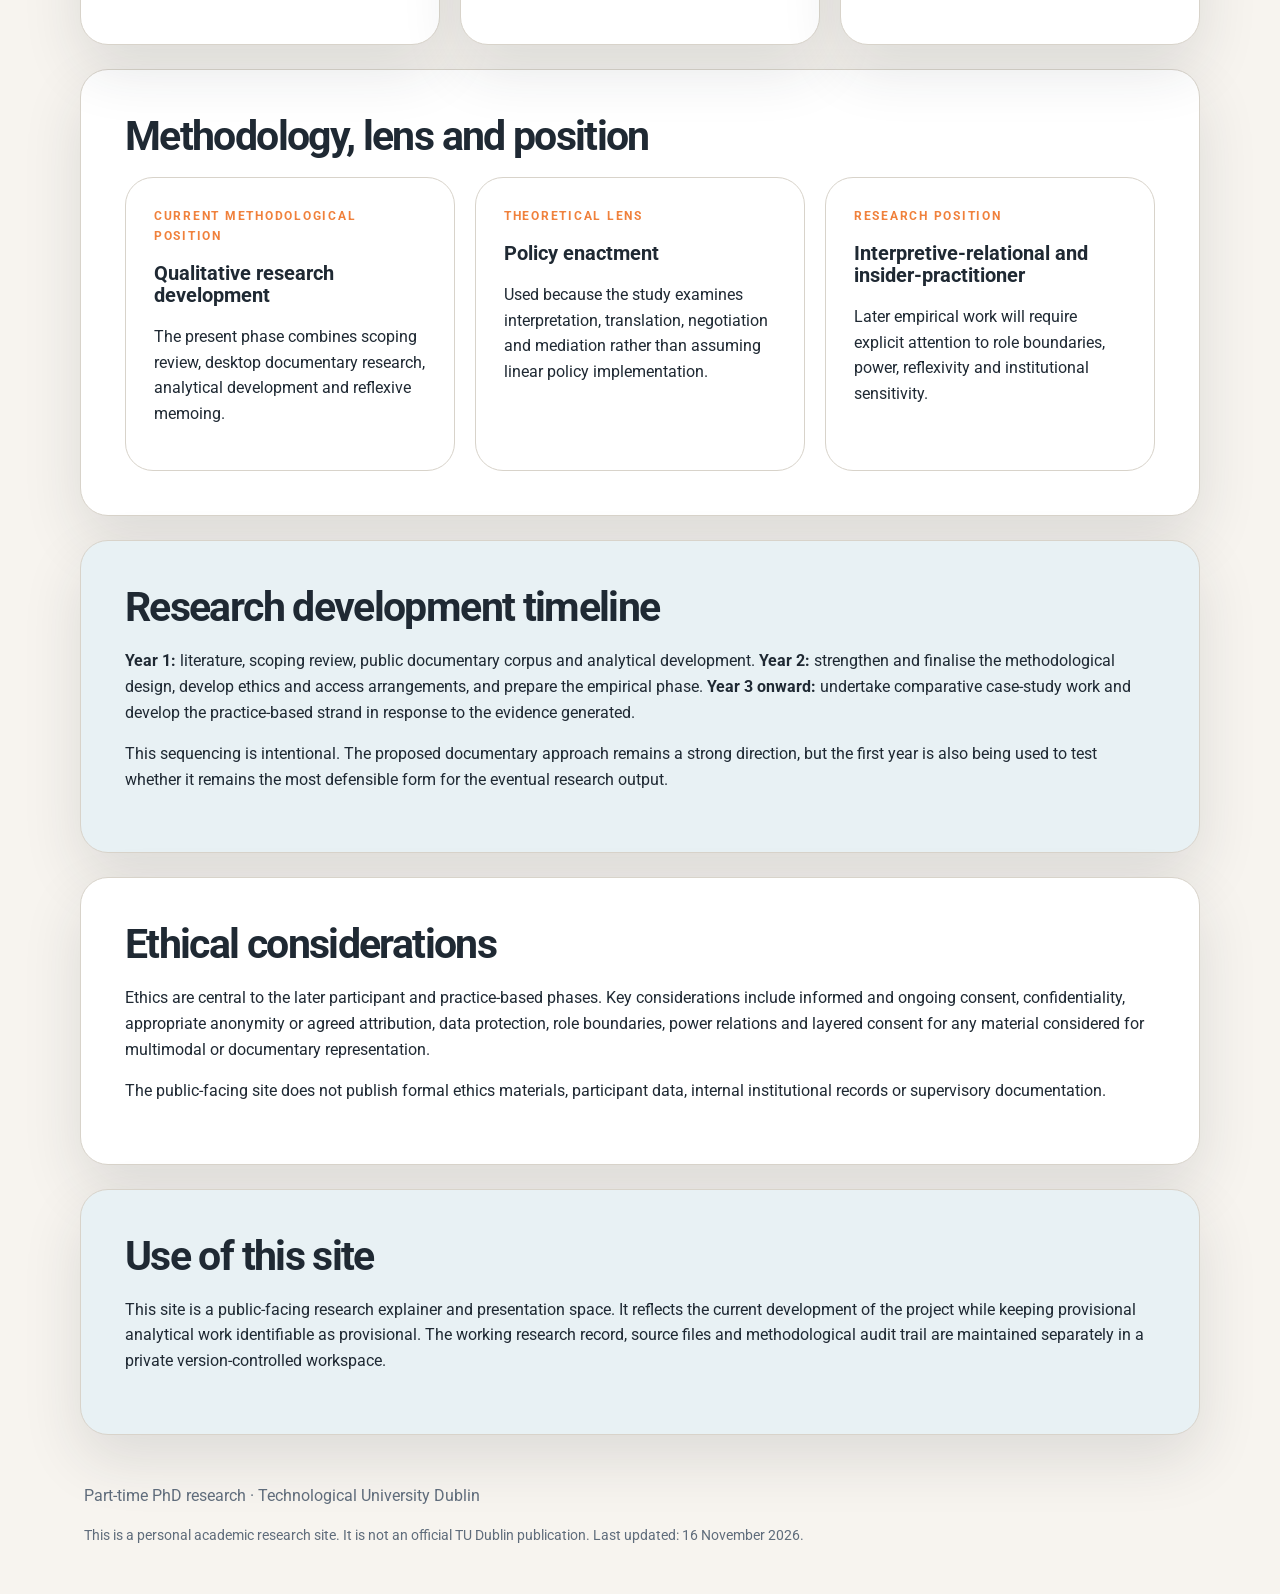
==== commit 854f6387: "Update public PhD site for November 2026 research progress" ====
--- a/index.html
+++ b/index.html
@@ -16,7 +16,7 @@
       <img class="site-logo" src="https://pxl01-tudublinie.terminalfour.net/prod01/tudublin-cdn-pxl/media/website/site-assets/images/tu-dublin-logo-blue.svg" alt="TU Dublin logo">
       <p class="eyebrow">PhD Research Overview</p>
       <h1>From Policy Commitment to Institutional Enactment</h1>
-      <p class="subtitle">Learner-centredness in Irish higher education through policy and documentary analysis, comparative qualitative case study, and a later practice-based documentary strand.</p>
+      <p class="subtitle">Learner-centredness in Irish higher education through literature synthesis, policy and institutional documentary analysis, comparative qualitative case study and a developing practice-based strand.</p>
       <div class="actions">
         <a class="button primary" href="presentation.html">Open presentation</a>
         <a class="button secondary" href="#overview">Read overview</a>
@@ -29,9 +29,22 @@
     </section>
 
     <section class="panel muted">
-      <h2>Current phase</h2>
-      <p>The study is currently in its Year 1 framing phase. Work is focused on the literature review and desktop research using publicly available national, sectoral and institutional documentation. This material is being used to develop and test a provisional analytical scaffold and to identify questions that will require later empirical investigation.</p>
-      <p>Participant-facing research, privileged institutional material and other work requiring ethical review are planned for the later ethics and access phase.</p>
+      <h2>Current phase · November 2026</h2>
+      <p>The study is in the first year of a part-time PhD. The immediate work is deliberately preparatory: establishing the evidence base, refining the problem, testing analytical ideas and building a defensible methodological pathway before participant-facing case-study research begins.</p>
+      <div class="grid three no-top">
+        <article class="card compact">
+          <h3>Scoping review</h3>
+          <p>Systematic mapping of research on learner-/student-centredness in higher education, guided by JBI and reported using PRISMA-ScR.</p>
+        </article>
+        <article class="card compact">
+          <h3>Irish HEI document corpus</h3>
+          <p>Collection of public national, sectoral and institutional documents across the Irish higher education landscape, including institutional transition and predecessor contexts.</p>
+        </article>
+        <article class="card compact">
+          <h3>Methodological development</h3>
+          <p>Ongoing work on policy enactment, case-study design, reflexivity, ethics and the role that documentary practice may eventually play in the research.</p>
+        </article>
+      </div>
     </section>
 
     <section class="panel">
@@ -48,8 +61,36 @@
     </section>
 
     <section class="panel muted">
+      <h2>Scoping review progress</h2>
+      <p>The formal search covers 1 January 2015 to 30 September 2026 and uses ERIC, Scopus, Web of Science Core Collection and ProQuest Dissertations &amp; Theses. Journal articles, substantive reports and master's and doctoral theses are retained for eligibility assessment.</p>
+      <div class="grid three no-top">
+        <article class="card compact">
+          <p class="eyebrow">Identification</p>
+          <h3>19,937 records</h3>
+          <p>Records identified across the four formal databases before date, publication-type and duplicate processing.</p>
+        </article>
+        <article class="card compact">
+          <p class="eyebrow">Pre-screening corpus</p>
+          <h3>7,776 records</h3>
+          <p>Confirmed title-and-abstract screening population after date and publication-type filtering and deduplication.</p>
+        </article>
+        <article class="card compact">
+          <p class="eyebrow">Calibration</p>
+          <h3>50-record pilot</h3>
+          <p>The researcher's independent pilot screening is complete; supervisory comparison is being used to test and refine the screening criteria before full screening.</p>
+        </article>
+      </div>
+    </section>
+
+    <section class="panel">
+      <h2>Irish higher education document corpus</h2>
+      <p>A parallel documentary workstream is assembling public material across the full period of interest rather than sampling institutions only at the point of their current organisational form. Particular attention is being paid to the creation of Technological Universities, their predecessor Institutes of Technology, longer-established universities, national and sectoral documentation, student-union material and a Northern Ireland comparator strand.</p>
+      <p>The aim is not to treat document counts as evidence of stronger or weaker learner-centredness. The corpus is being developed as a structured evidential base for tracing how policy language, institutional priorities and organisational change are expressed over time.</p>
+    </section>
+
+    <section class="panel muted">
       <h2>Section 4 analytical workstream</h2>
-      <p>The approved research design identifies three linked analytical outputs. They are being treated as a distinct workstream that can be developed provisionally through literature and public documentary analysis, then tested and refined through later case-study research.</p>
+      <p>The approved research design identifies three linked analytical outputs. They remain provisional and are being developed through literature and public documentary analysis before being tested and refined through later case-study research.</p>
       <div class="grid three no-top">
         <article class="card compact">
           <h3>Enactment mechanisms framework</h3>
@@ -61,7 +102,7 @@
         </article>
         <article class="card compact">
           <h3>Typology of enactment patterns</h3>
-          <p>Develops provisional patterns from documentary evidence that later empirical work can challenge, revise or replace.</p>
+          <p>Develops patterns from documentary and later empirical evidence without assuming those patterns in advance.</p>
         </article>
       </div>
     </section>
@@ -78,21 +119,21 @@
         <div>Learner experience</div><span>→</span>
         <div>Feedback / re-enactment</div>
       </div>
-      <p>A central distinction under development is between <strong>conditions</strong> and <strong>mechanisms</strong>. Conditions shape what is possible; mechanisms concern the processes through which those conditions are translated into institutional action.</p>
+      <p>A central distinction under development is between <strong>conditions</strong> and <strong>mechanisms</strong>. Conditions shape what is possible; mechanisms concern the processes through which those conditions are interpreted and translated into institutional action.</p>
     </section>
 
     <section class="grid three">
       <article class="card">
         <h3>Literature and documentary analysis</h3>
-        <p>Develops the conceptual and policy basis of the study and maps publicly available institutional documentation across Irish higher education.</p>
+        <p>Builds the conceptual and policy basis of the study and maps publicly available evidence across Irish higher education.</p>
       </article>
       <article class="card">
         <h3>Comparative qualitative case study</h3>
-        <p>Will investigate interpretation, discretion, institutional processes and lived experience in selected institutional cases.</p>
+        <p>Planned for the empirical phase to investigate interpretation, discretion, institutional processes and lived experience in selected cases.</p>
       </article>
       <article class="card">
-        <h3>Analytic documentary</h3>
-        <p>Will be developed later in response to substantive analytical and empirical findings, rather than being fixed in advance.</p>
+        <h3>Practice-based documentary</h3>
+        <p>Remains the preferred practice-based direction, but its final role and form will be determined by the research rather than fixed in advance.</p>
       </article>
     </section>
 
@@ -102,12 +143,12 @@
         <article class="card compact">
           <p class="eyebrow">Current methodological position</p>
           <h3>Qualitative research development</h3>
-          <p>The present phase combines literature, desktop documentary research, analytical development and reflexive memoing.</p>
+          <p>The present phase combines scoping review, desktop documentary research, analytical development and reflexive memoing.</p>
         </article>
         <article class="card compact">
           <p class="eyebrow">Theoretical lens</p>
           <h3>Policy enactment</h3>
-          <p>Used because the study examines interpretation, translation, negotiation and mediation rather than linear implementation.</p>
+          <p>Used because the study examines interpretation, translation, negotiation and mediation rather than assuming linear policy implementation.</p>
         </article>
         <article class="card compact">
           <p class="eyebrow">Research position</p>
@@ -118,24 +159,25 @@
     </section>
 
     <section class="panel muted">
-      <h2>How the strands connect</h2>
-      <p>The Section 4 analytical outputs are intended to inform both the later interview design and the eventual practice-based documentary. The interviews can then investigate matters that documents cannot establish adequately, including interpretation, discretion, informal constraints and decision-making. The documentary can be developed from a substantive analytical base rather than serving as an illustration of findings already settled.</p>
+      <h2>Research development timeline</h2>
+      <p><strong>Year 1:</strong> literature, scoping review, public documentary corpus and analytical development. <strong>Year 2:</strong> strengthen and finalise the methodological design, develop ethics and access arrangements, and prepare the empirical phase. <strong>Year 3 onward:</strong> undertake comparative case-study work and develop the practice-based strand in response to the evidence generated.</p>
+      <p>This sequencing is intentional. The proposed documentary approach remains a strong direction, but the first year is also being used to test whether it remains the most defensible form for the eventual research output.</p>
     </section>
 
     <section class="panel">
       <h2>Ethical considerations</h2>
       <p>Ethics are central to the later participant and practice-based phases. Key considerations include informed and ongoing consent, confidentiality, appropriate anonymity or agreed attribution, data protection, role boundaries, power relations and layered consent for any material considered for multimodal or documentary representation.</p>
-      <p>The public-facing site does not publish formal ethics materials, participant data, institutional records or supervisory documentation.</p>
+      <p>The public-facing site does not publish formal ethics materials, participant data, internal institutional records or supervisory documentation.</p>
     </section>
 
     <section class="panel muted">
       <h2>Use of this site</h2>
-      <p>This site is a public-facing research explainer and presentation space. It reflects the current development of the project while keeping provisional analytical work identifiable as provisional.</p>
+      <p>This site is a public-facing research explainer and presentation space. It reflects the current development of the project while keeping provisional analytical work identifiable as provisional. The working research record, source files and methodological audit trail are maintained separately in a private version-controlled workspace.</p>
     </section>
 
     <footer>
       <p>Part-time PhD research · Technological University Dublin</p>
-      <p class="small">This is a personal academic research site. It is not an official TU Dublin publication. Last updated: October 2026.</p>
+      <p class="small">This is a personal academic research site. It is not an official TU Dublin publication. Last updated: 16 November 2026.</p>
     </footer>
   </main>
 </body>
--- a/assets/site.css
+++ b/assets/site.css
@@ -1 +1,4 @@
 body{margin:0;background:#f7f4ef;color:#1f2933;font-family:Roboto,Arial,Helvetica,sans-serif;line-height:1.6}.page-shell{width:min(1120px,calc(100% - 32px));margin:0 auto;padding:48px 0 32px}.hero,.panel,.card{background:#fff;border:1px solid #d8d3ca;border-radius:28px;box-shadow:0 24px 60px rgba(31,41,51,.12)}.hero{padding:clamp(32px,6vw,72px);min-height:62vh;display:flex;flex-direction:column;justify-content:center;position:relative;overflow:hidden}.hero:after{content:"";position:absolute;right:-70px;bottom:-110px;width:300px;height:300px;background:#F0813C;opacity:.14;clip-path:polygon(0 0,100% 0,100% 100%,28% 100%,0 72%)}.site-logo{width:min(260px,42vw);height:auto;margin-bottom:34px;display:block}.slide-logo{width:min(250px,32vw);height:auto;margin:0 auto 34px;display:block}.closing-logo{width:min(220px,30vw);height:auto;margin:28px auto 0;display:block}.eyebrow{margin:0 0 16px;color:#F0813C;text-transform:uppercase;letter-spacing:.14em;font-size:.78rem;font-weight:700}h1,h2,h3{line-height:1.1;margin:0 0 18px}h1{font-size:clamp(2.4rem,7vw,5.8rem);letter-spacing:-.06em;max-width:980px}h2{font-size:clamp(1.8rem,3.2vw,3rem);letter-spacing:-.04em}h3{font-size:1.25rem}.subtitle{max-width:760px;color:#5f6c7b;font-size:clamp(1.1rem,2vw,1.45rem)}.actions{display:flex;flex-wrap:wrap;gap:14px;margin-top:28px}.button{display:inline-flex;align-items:center;justify-content:center;padding:12px 18px;border-radius:999px;text-decoration:none;font-weight:700;border:1px solid #004C6C}.button.primary{background:#004C6C;color:white}.button.secondary{color:#004C6C;background:transparent}.panel{margin-top:24px;padding:clamp(24px,4vw,44px)}.panel.muted{background:#e8f1f4}.grid{display:grid;gap:20px;margin-top:24px}.grid.three{grid-template-columns:repeat(3,1fr)}.grid.no-top{margin-top:0}.card{padding:28px}.card.compact{box-shadow:none}footer{padding:32px 4px 0;color:#5f6c7b}.small{font-size:.9rem;color:#5f6c7b}.lead-question{font-size:1.35rem;color:#004C6C}.question-list li{margin:0 0 10px}.deck-nav{position:fixed;top:18px;left:18px;z-index:20}.deck-nav a{background:rgba(255,255,255,.9);border:1px solid #d8d3ca;border-radius:999px;color:#004C6C;text-decoration:none;padding:8px 12px;font-weight:700}.slides-page{background:radial-gradient(circle at top left,#fff 0,#f7f4ef 42%,#e8f1f4 100%)}.reveal{color:#1f2933;font-family:Roboto,Arial,Helvetica,sans-serif}.reveal .slides section{padding:24px}.reveal h1,.reveal h2,.reveal h3{color:#1f2933;text-transform:none;letter-spacing:-.04em}.reveal h1{font-size:clamp(2.5rem,6vw,5.2rem)}.reveal h2{font-size:clamp(2rem,5vw,4rem)}.reveal h3{font-size:clamp(1.2rem,2.1vw,1.7rem)}.reveal p,.reveal li{color:#4f5f70;font-size:clamp(1.05rem,2.1vw,1.55rem);line-height:1.42}.subtitle-slide{font-size:clamp(1.3rem,2.5vw,2rem)!important;color:#004C6C!important}.title-slide h1,.title-slide h2{max-width:980px;margin-left:auto;margin-right:auto}.title-slide{position:relative}.title-slide:after{content:"";position:absolute;right:5%;bottom:7%;width:150px;height:150px;background:#F0813C;opacity:.16;clip-path:polygon(0 0,100% 0,100% 100%,32% 100%,0 68%)}.section-break{background:#004C6C;border-radius:34px;color:#fff;padding:72px!important;position:relative;overflow:hidden}.section-break:after{content:"";position:absolute;right:-40px;bottom:-70px;width:240px;height:240px;background:#F0813C;opacity:.36;clip-path:polygon(0 0,100% 0,100% 100%,30% 100%,0 70%)}.section-break h2,.section-break p,.section-break .eyebrow{color:#fff!important}.section-break .eyebrow{opacity:.78}.route-slide h2{max-width:900px;margin-left:auto;margin-right:auto}.numbered-cards,.slide-grid{display:grid;gap:18px;margin-top:32px}.numbered-cards{grid-template-columns:repeat(5,1fr)}.numbered-cards div,.slide-grid div,.comparison div,.stacked-list p{background:#fff;border:1px solid #d8d3ca;border-radius:24px;padding:22px;box-shadow:0 12px 32px rgba(31,41,51,.08)}.numbered-cards span{display:inline-flex;width:38px;height:38px;border-radius:50%;align-items:center;justify-content:center;background:#004C6C;color:#fff;font-weight:700;margin-bottom:12px}.numbered-cards p{font-size:1rem!important;margin:0}.slide-grid.three{grid-template-columns:repeat(3,1fr)}.connected-cards div{position:relative}.slide-grid h3{color:#F0813C;font-size:2rem}.compact-cards p{font-size:1.1rem!important}.comparison{display:grid;grid-template-columns:1fr 1fr;gap:24px;margin-top:30px;text-align:left}.comparison div:nth-child(2){border-top:8px solid #F0813C}.comparison div:nth-child(1){border-top:8px solid #5f6c7b}.comparison h3{color:#004C6C}.stacked-list{display:grid;gap:14px;margin-top:20px;text-align:left}.stacked-list p{margin:0}.stacked-list strong{color:#004C6C}.flow{display:grid;gap:10px;place-items:center;margin-top:28px}.flow div{background:#fff;border:1px solid #d8d3ca;border-radius:22px;padding:14px 26px;min-width:min(720px,90%);font-size:clamp(1.1rem,2.2vw,1.6rem);color:#004C6C;font-weight:700}.flow span{color:#F0813C;font-size:2rem;font-weight:700}.big-contrast h2{font-size:clamp(3rem,8vw,7rem);color:#004C6C}.reveal blockquote{width:min(920px,90%);border-left:8px solid #F0813C;box-shadow:none;background:#e8f1f4;color:#1f2933;padding:28px 34px;font-style:normal;text-align:left;border-radius:18px}.pill-row{display:flex;flex-wrap:wrap;justify-content:center;gap:12px;margin-top:24px}.pill-row span{background:#004C6C;color:#fff;border-radius:999px;padding:10px 16px;font-size:1.05rem;font-weight:700}.large-pills span{font-size:1.25rem;padding:13px 18px}.one-minute h2{font-size:clamp(1.45rem,3.2vw,2.8rem);line-height:1.18;color:#004C6C;max-width:1000px;margin-left:auto;margin-right:auto}.reveal a{color:#004C6C}.reveal .progress{color:#F0813C}.reveal .controls{color:#004C6C}@media(max-width:900px){.grid.three,.slide-grid.three,.numbered-cards,.comparison{grid-template-columns:1fr}.hero{min-height:auto}.reveal .slides section{padding:10px}.section-break{padding:40px!important}.site-logo,.slide-logo,.closing-logo{width:min(220px,60vw)}}
+
+/* Slide fit refinements, October 2026 */
+.reveal .flow{gap:6px;margin-top:18px}.reveal .flow div{padding:9px 20px;font-size:clamp(.9rem,1.6vw,1.25rem)}.reveal .flow span{font-size:1.45rem}.slide-grid.two{grid-template-columns:repeat(2,1fr)}.reveal .stacked-list p{padding:16px 20px}.reveal section{box-sizing:border-box}.reveal .small{font-size:clamp(.75rem,1.25vw,.95rem)!important}@media(max-width:900px){.slide-grid.two{grid-template-columns:1fr}}
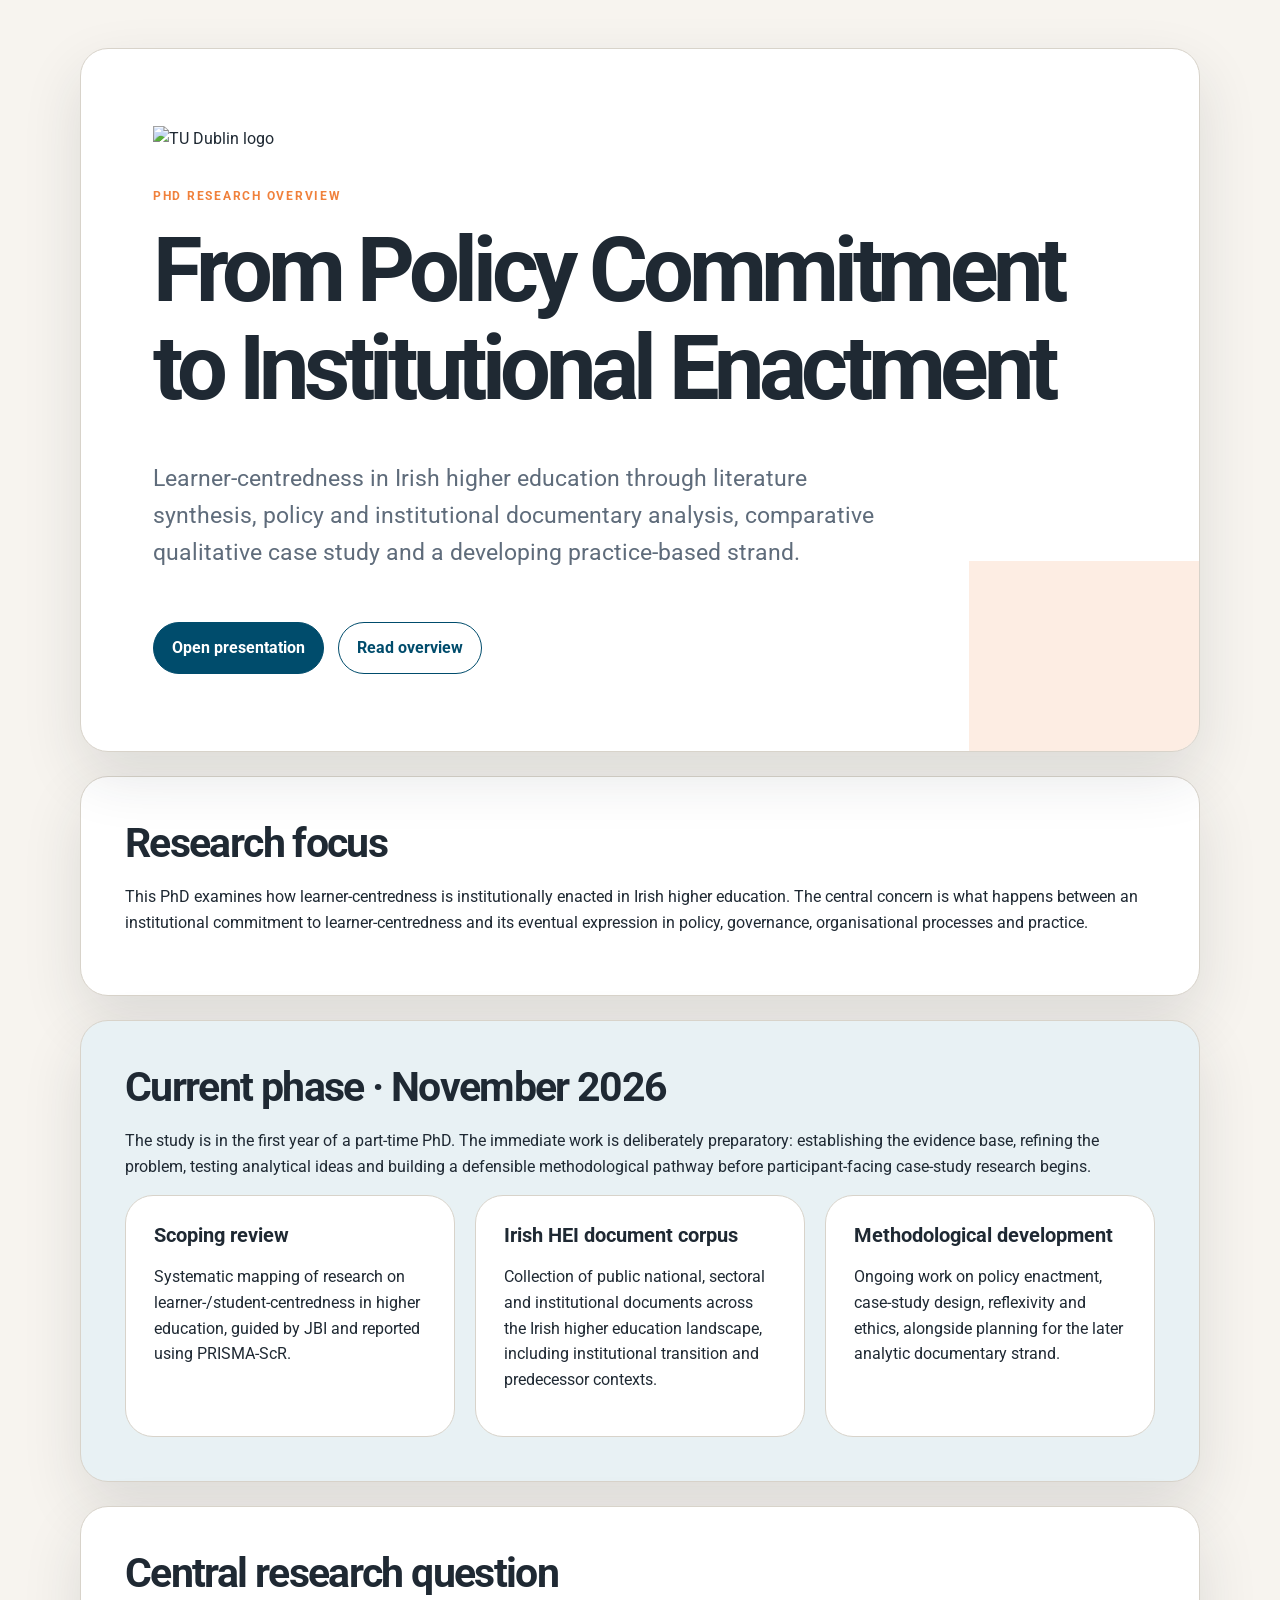
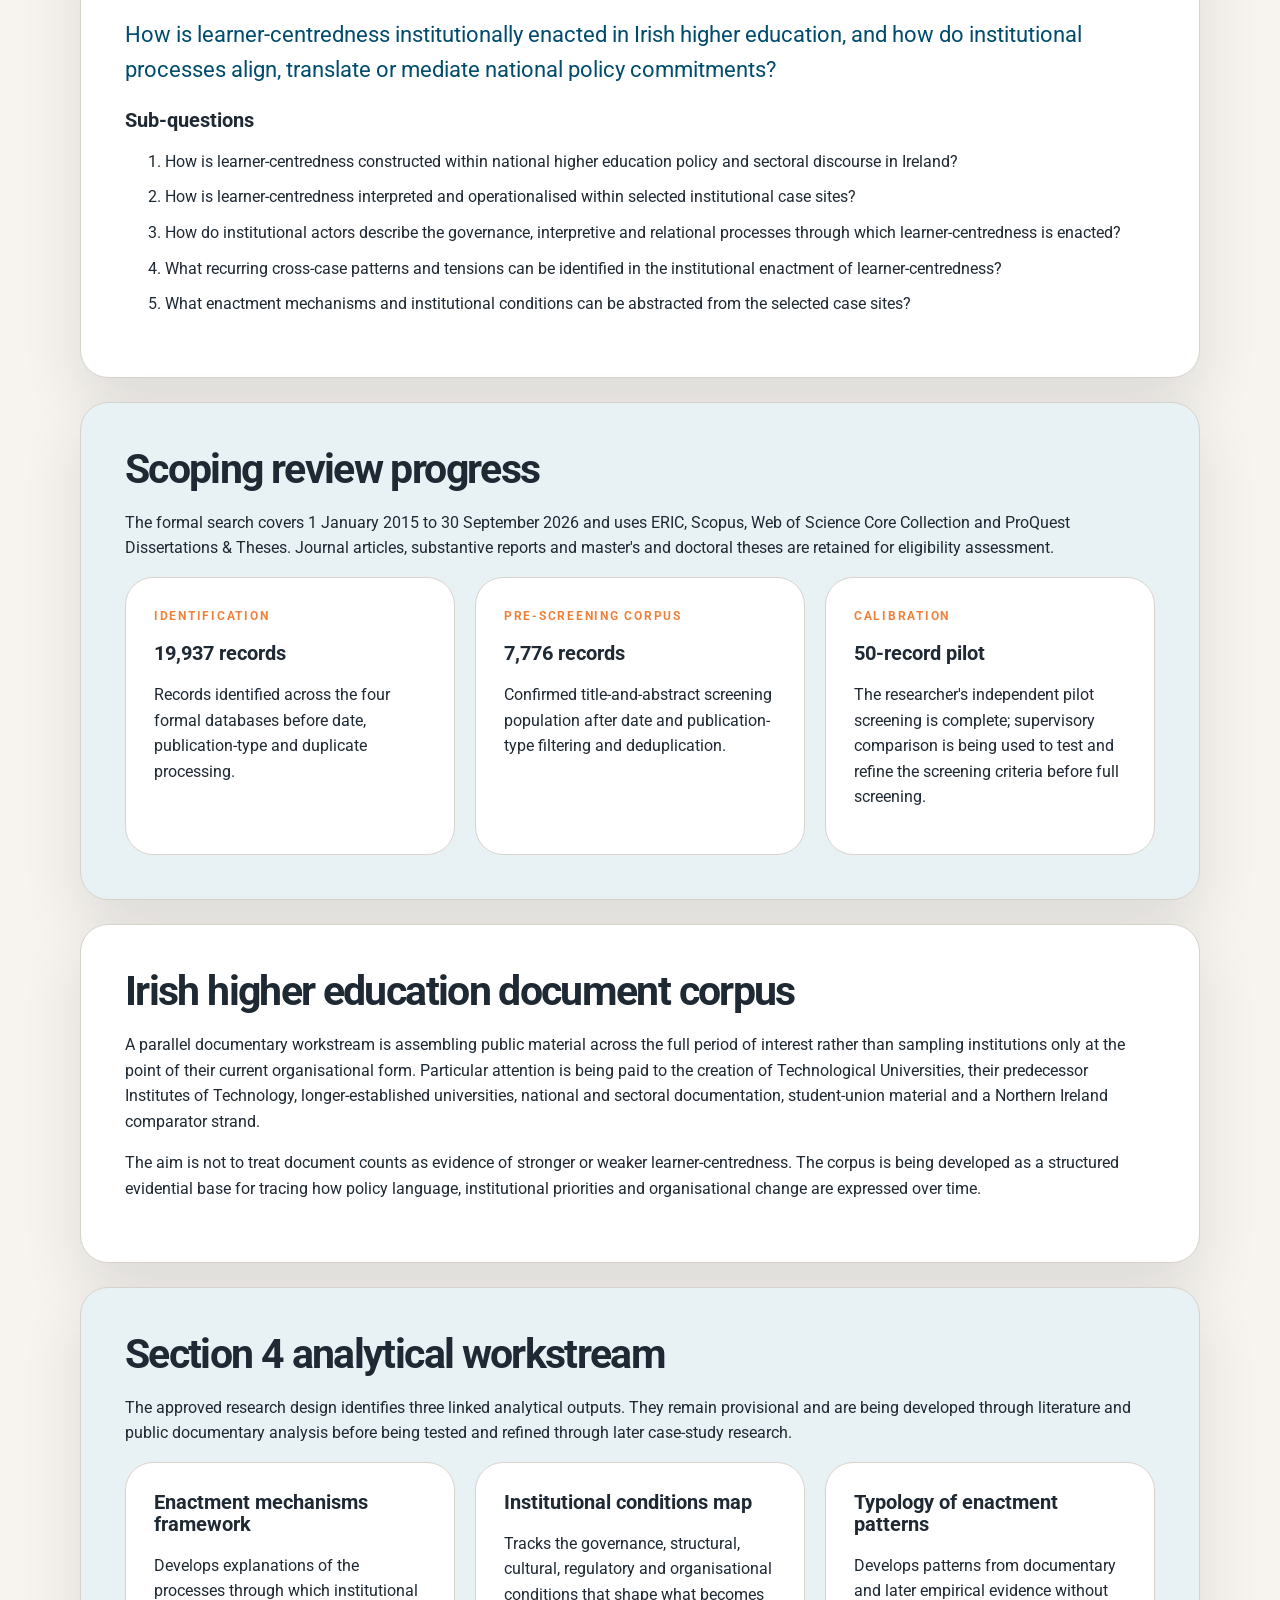
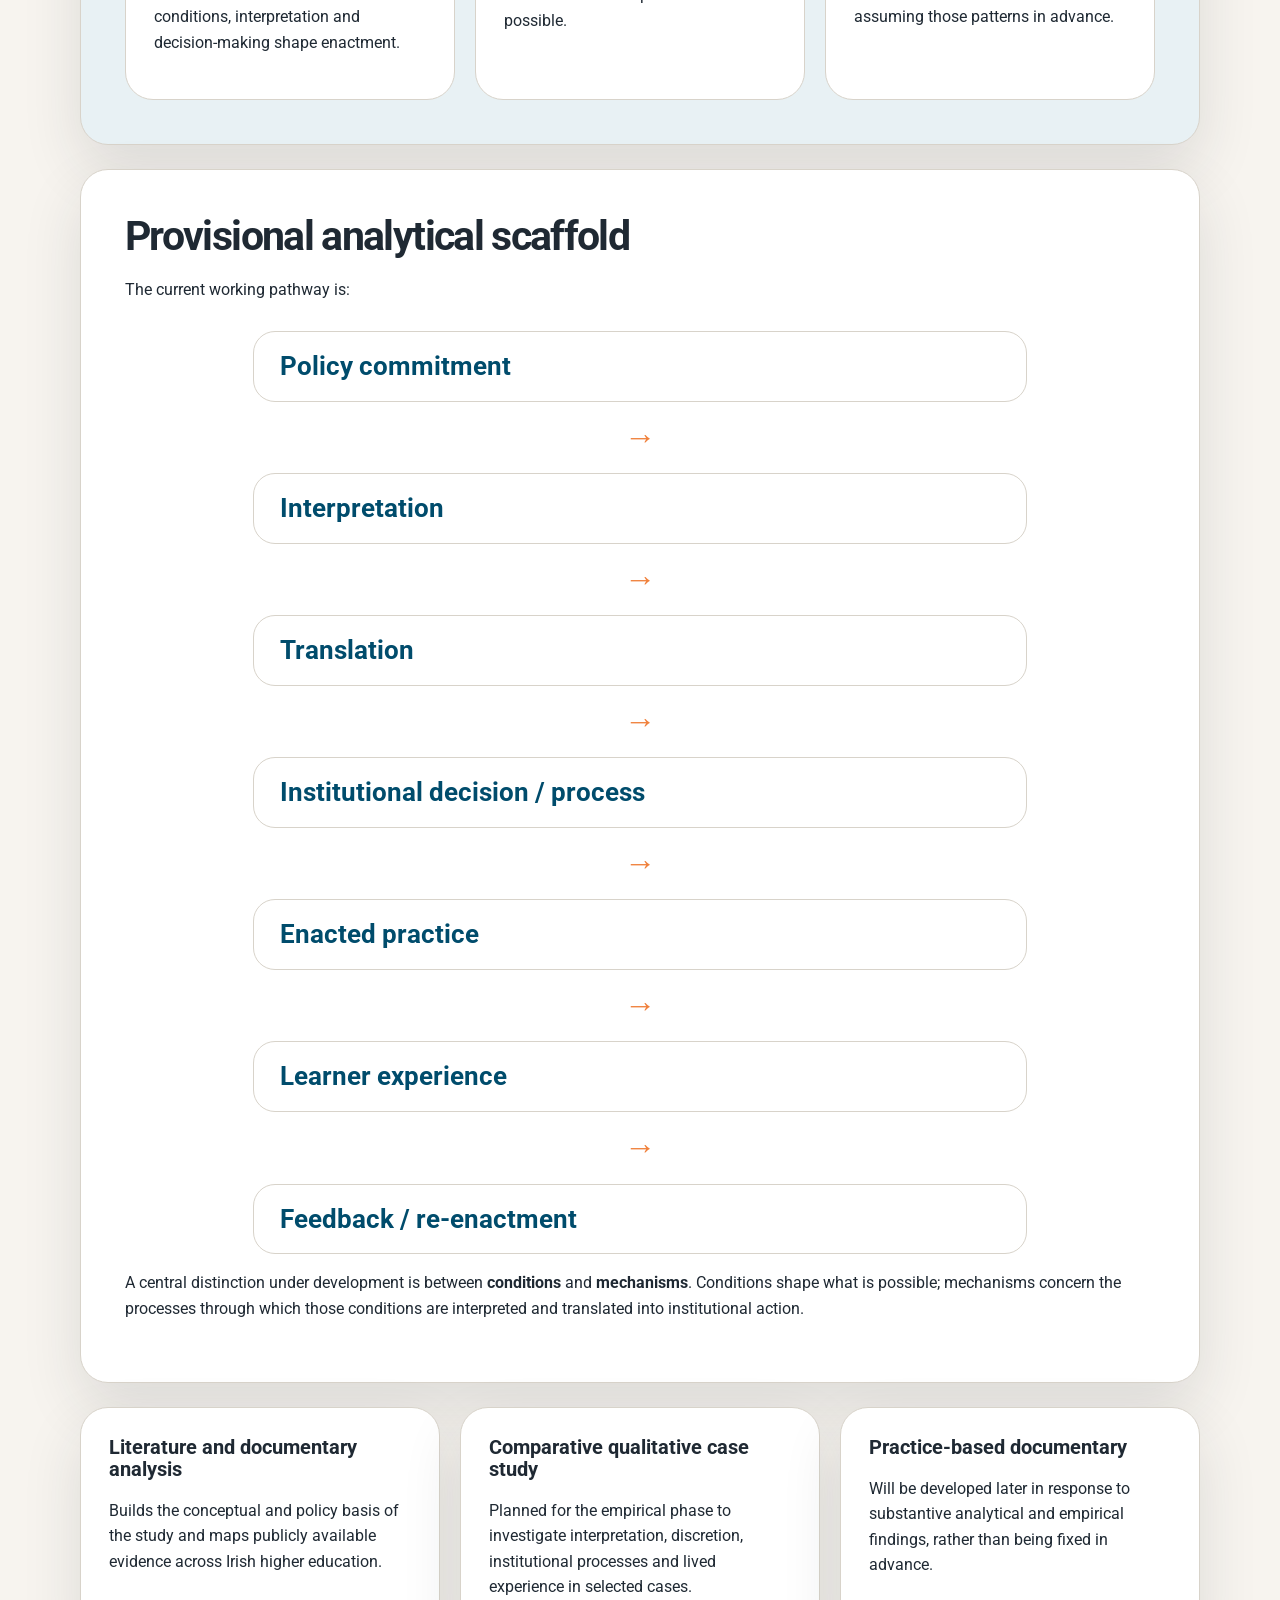
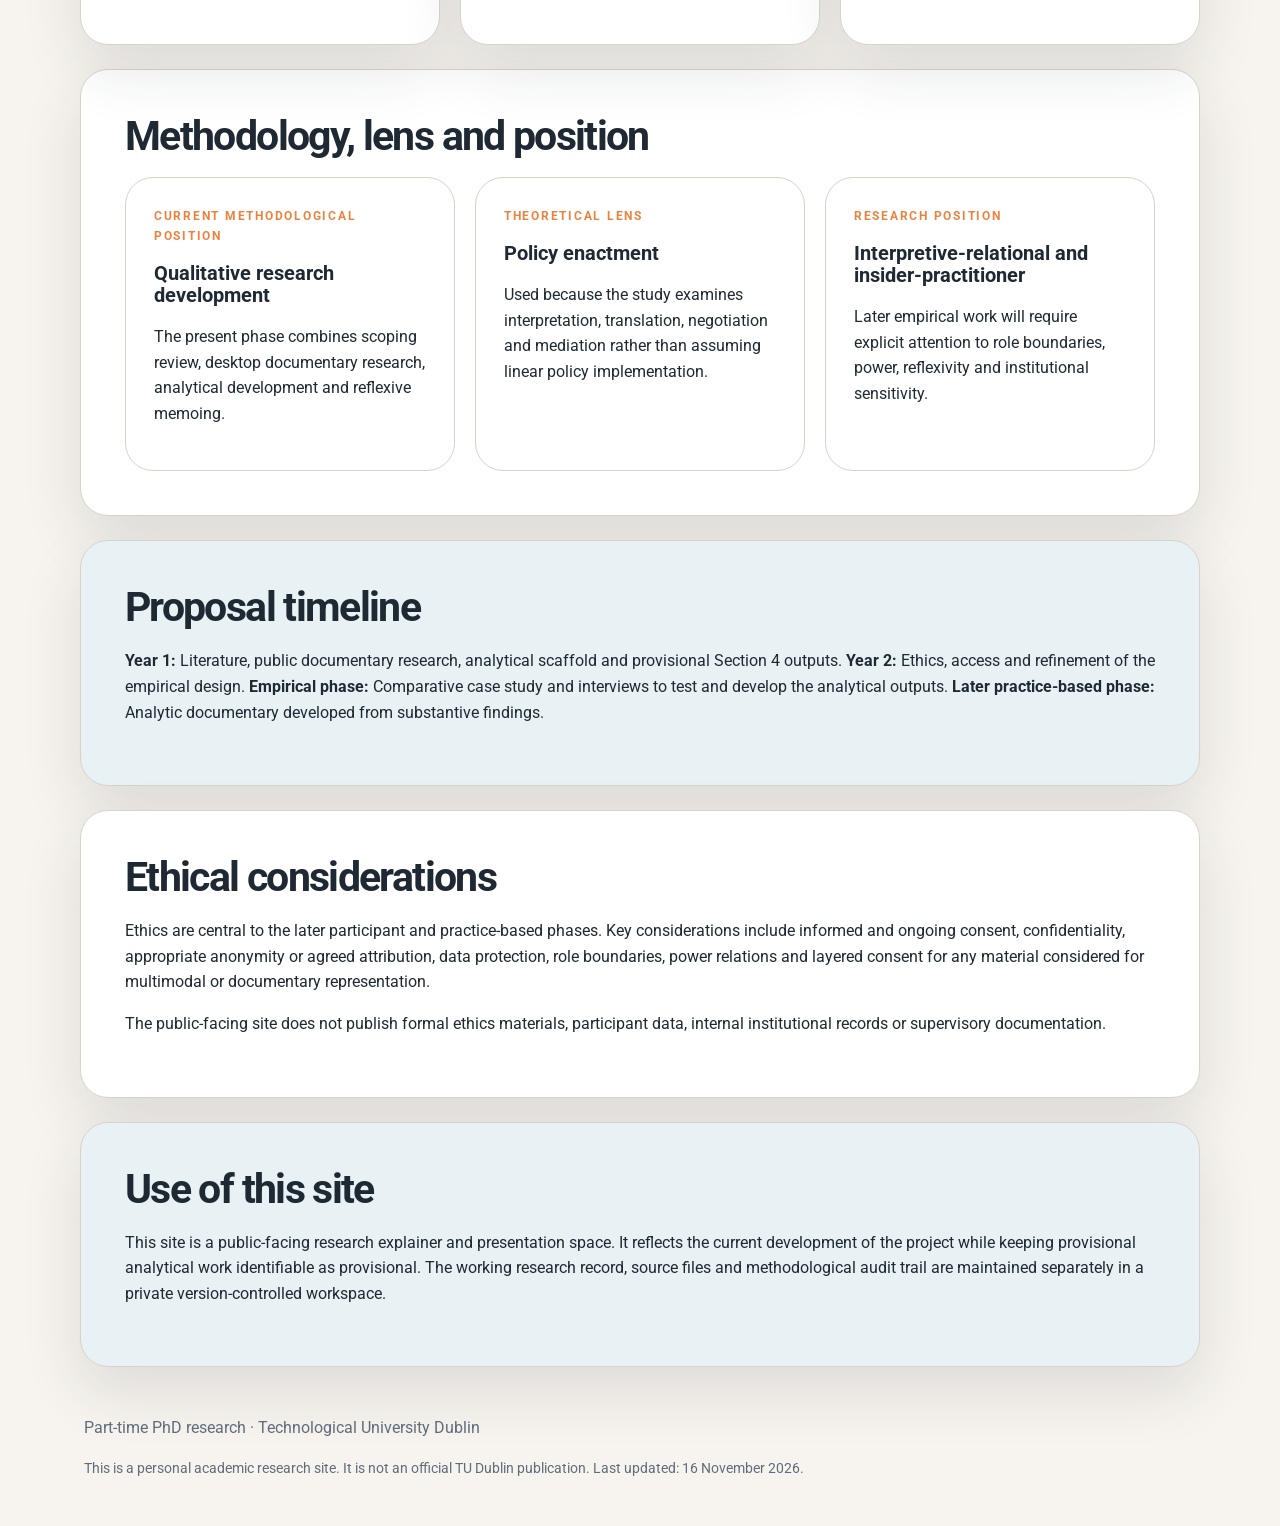
==== commit b59c1a9c: "Restore approved proposal timeline and documentary position in index.html" ====
--- a/index.html
+++ b/index.html
@@ -42,7 +42,7 @@
         </article>
         <article class="card compact">
           <h3>Methodological development</h3>
-          <p>Ongoing work on policy enactment, case-study design, reflexivity, ethics and the role that documentary practice may eventually play in the research.</p>
+          <p>Ongoing work on policy enactment, case-study design, reflexivity and ethics, alongside planning for the later analytic documentary strand.</p>
         </article>
       </div>
     </section>
@@ -133,7 +133,7 @@
       </article>
       <article class="card">
         <h3>Practice-based documentary</h3>
-        <p>Remains the preferred practice-based direction, but its final role and form will be determined by the research rather than fixed in advance.</p>
+        <p>Will be developed later in response to substantive analytical and empirical findings, rather than being fixed in advance.</p>
       </article>
     </section>
 
@@ -159,9 +159,8 @@
     </section>
 
     <section class="panel muted">
-      <h2>Research development timeline</h2>
-      <p><strong>Year 1:</strong> literature, scoping review, public documentary corpus and analytical development. <strong>Year 2:</strong> strengthen and finalise the methodological design, develop ethics and access arrangements, and prepare the empirical phase. <strong>Year 3 onward:</strong> undertake comparative case-study work and develop the practice-based strand in response to the evidence generated.</p>
-      <p>This sequencing is intentional. The proposed documentary approach remains a strong direction, but the first year is also being used to test whether it remains the most defensible form for the eventual research output.</p>
+      <h2>Proposal timeline</h2>
+      <p><strong>Year 1:</strong> Literature, public documentary research, analytical scaffold and provisional Section 4 outputs. <strong>Year 2:</strong> Ethics, access and refinement of the empirical design. <strong>Empirical phase:</strong> Comparative case study and interviews to test and develop the analytical outputs. <strong>Later practice-based phase:</strong> Analytic documentary developed from substantive findings.</p>
     </section>
 
     <section class="panel">
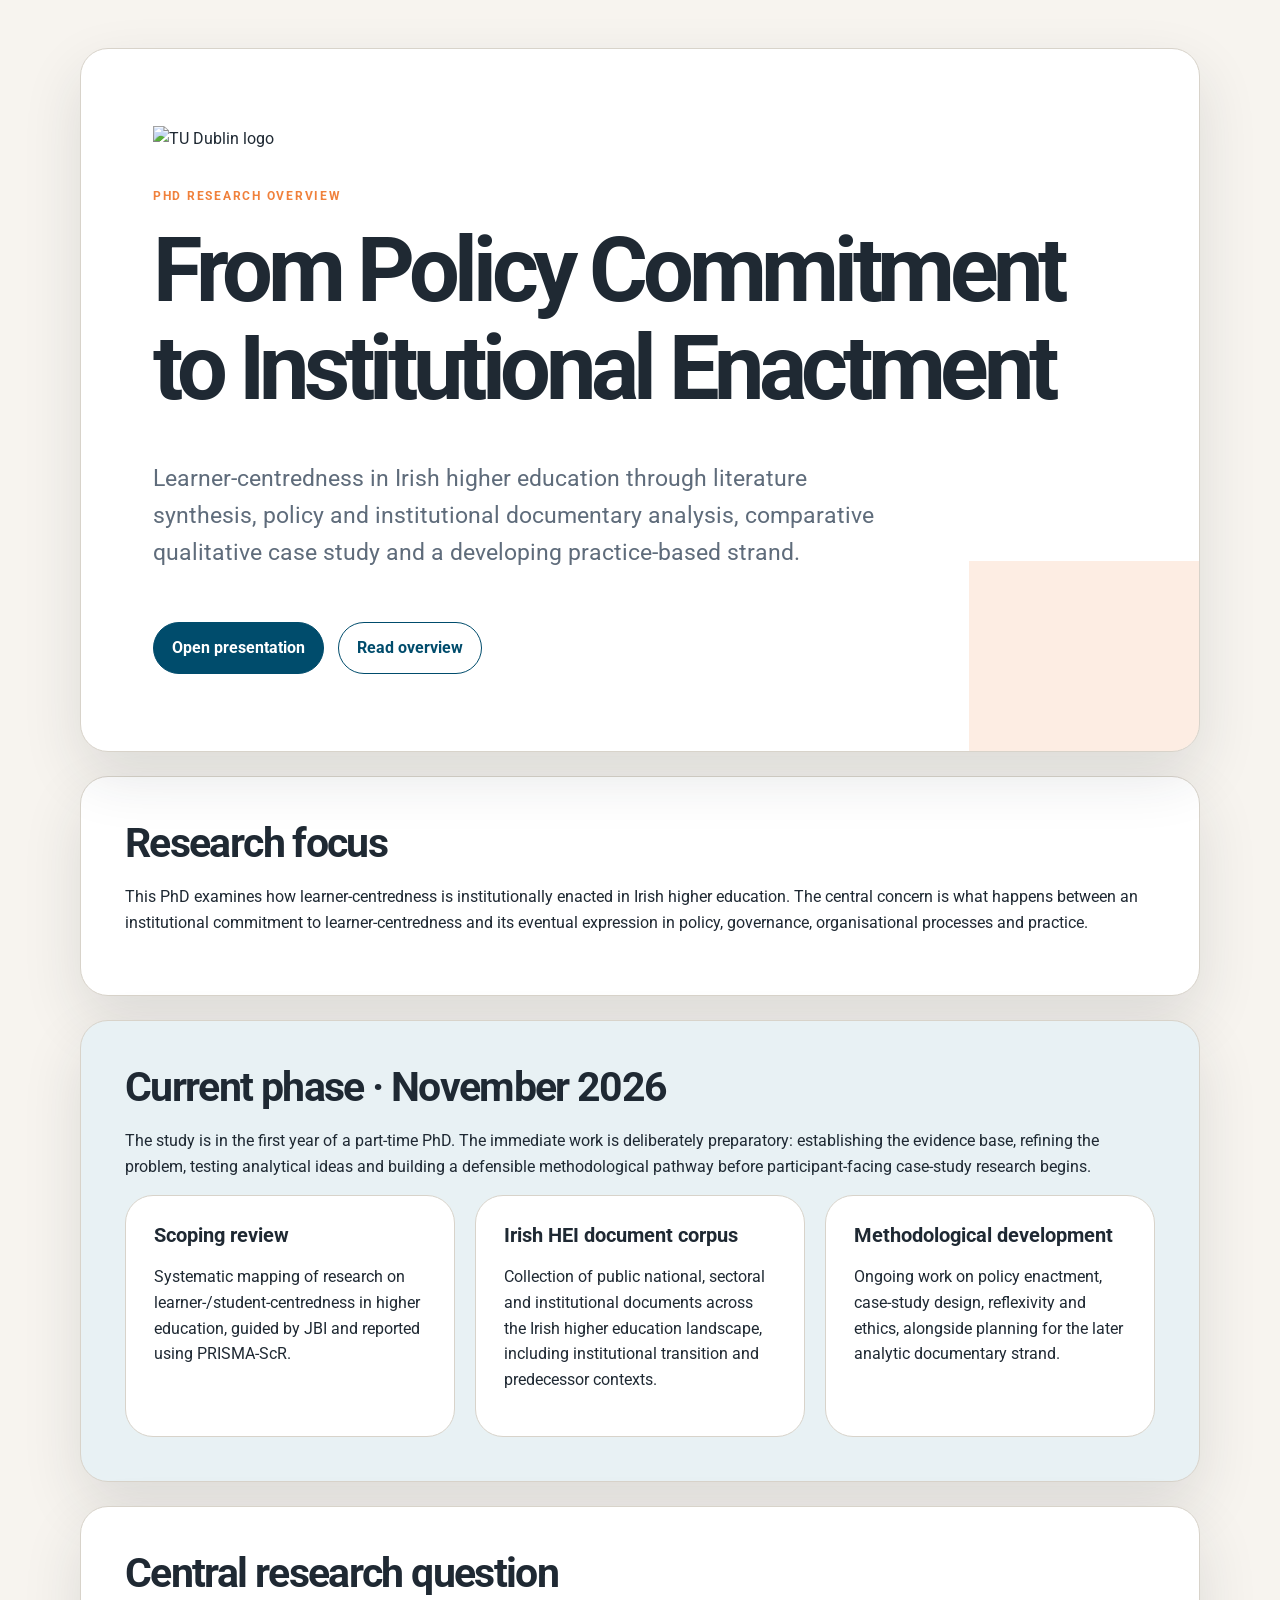
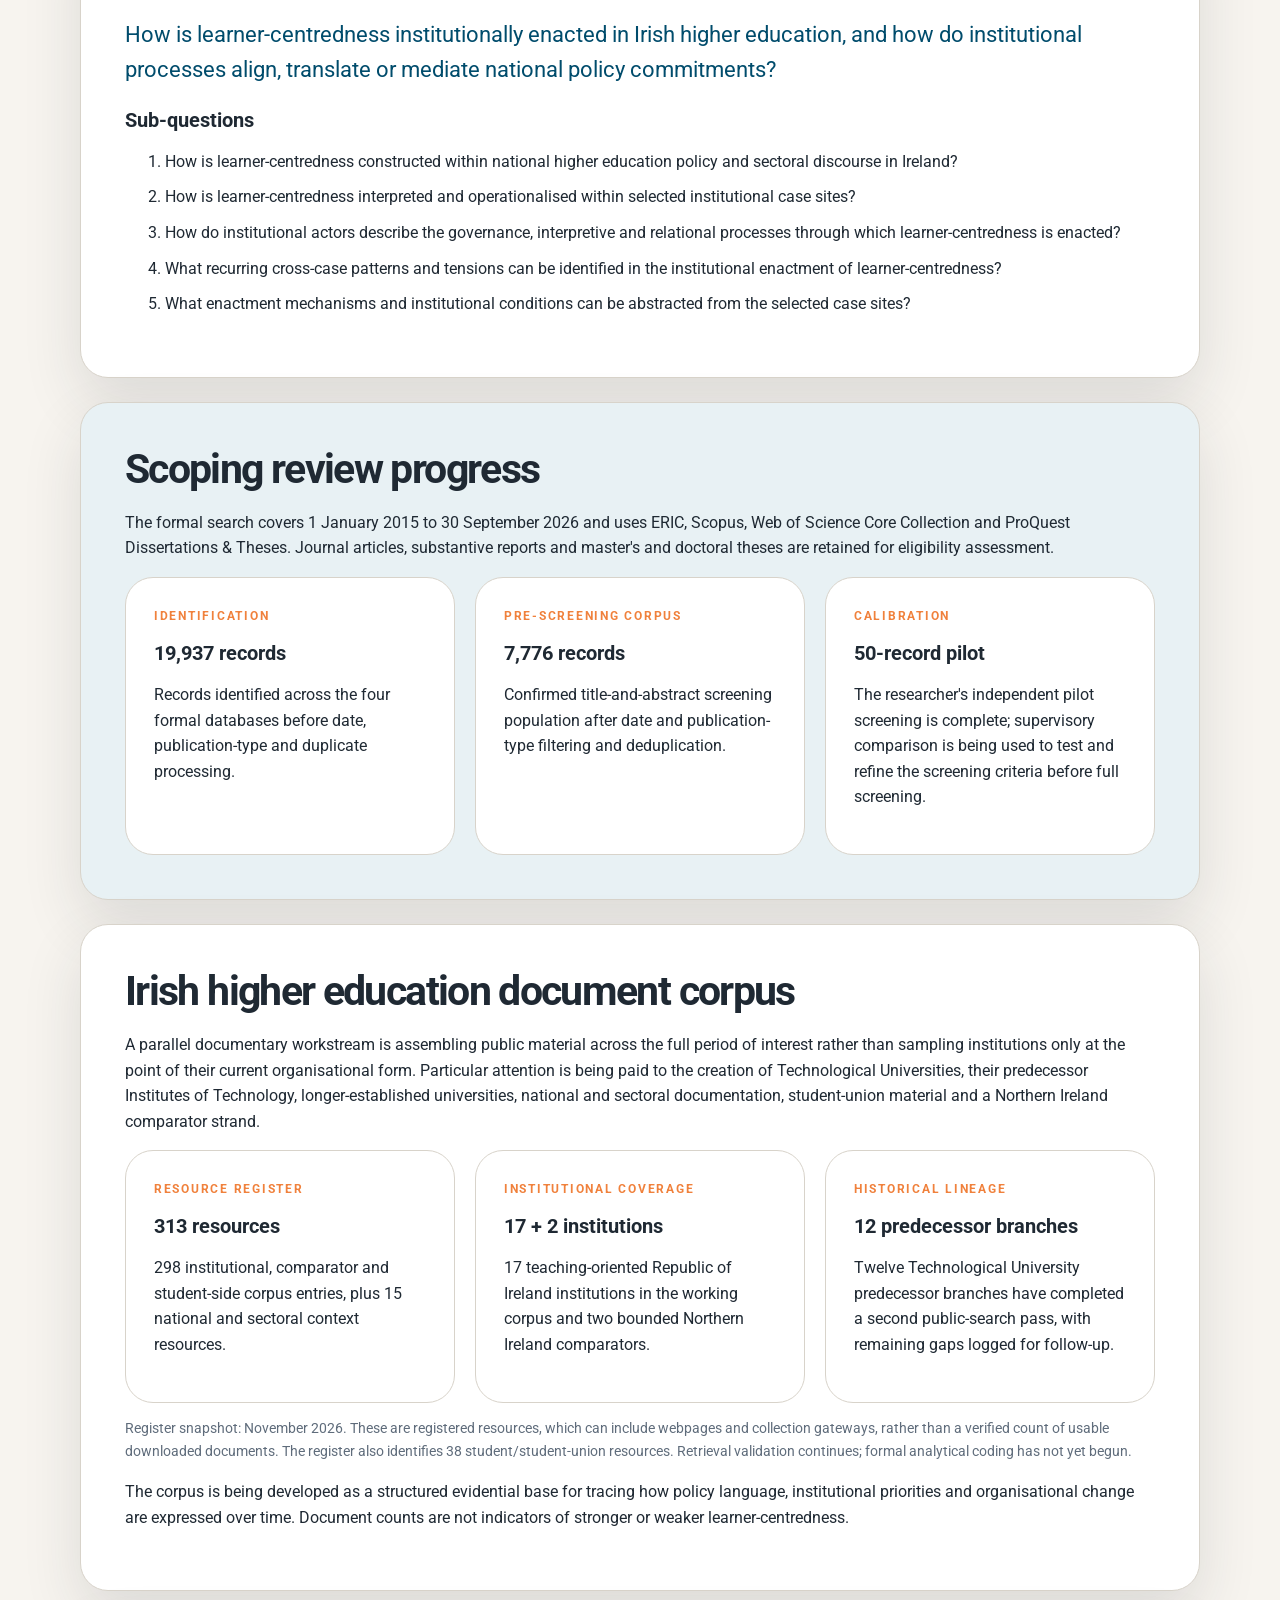
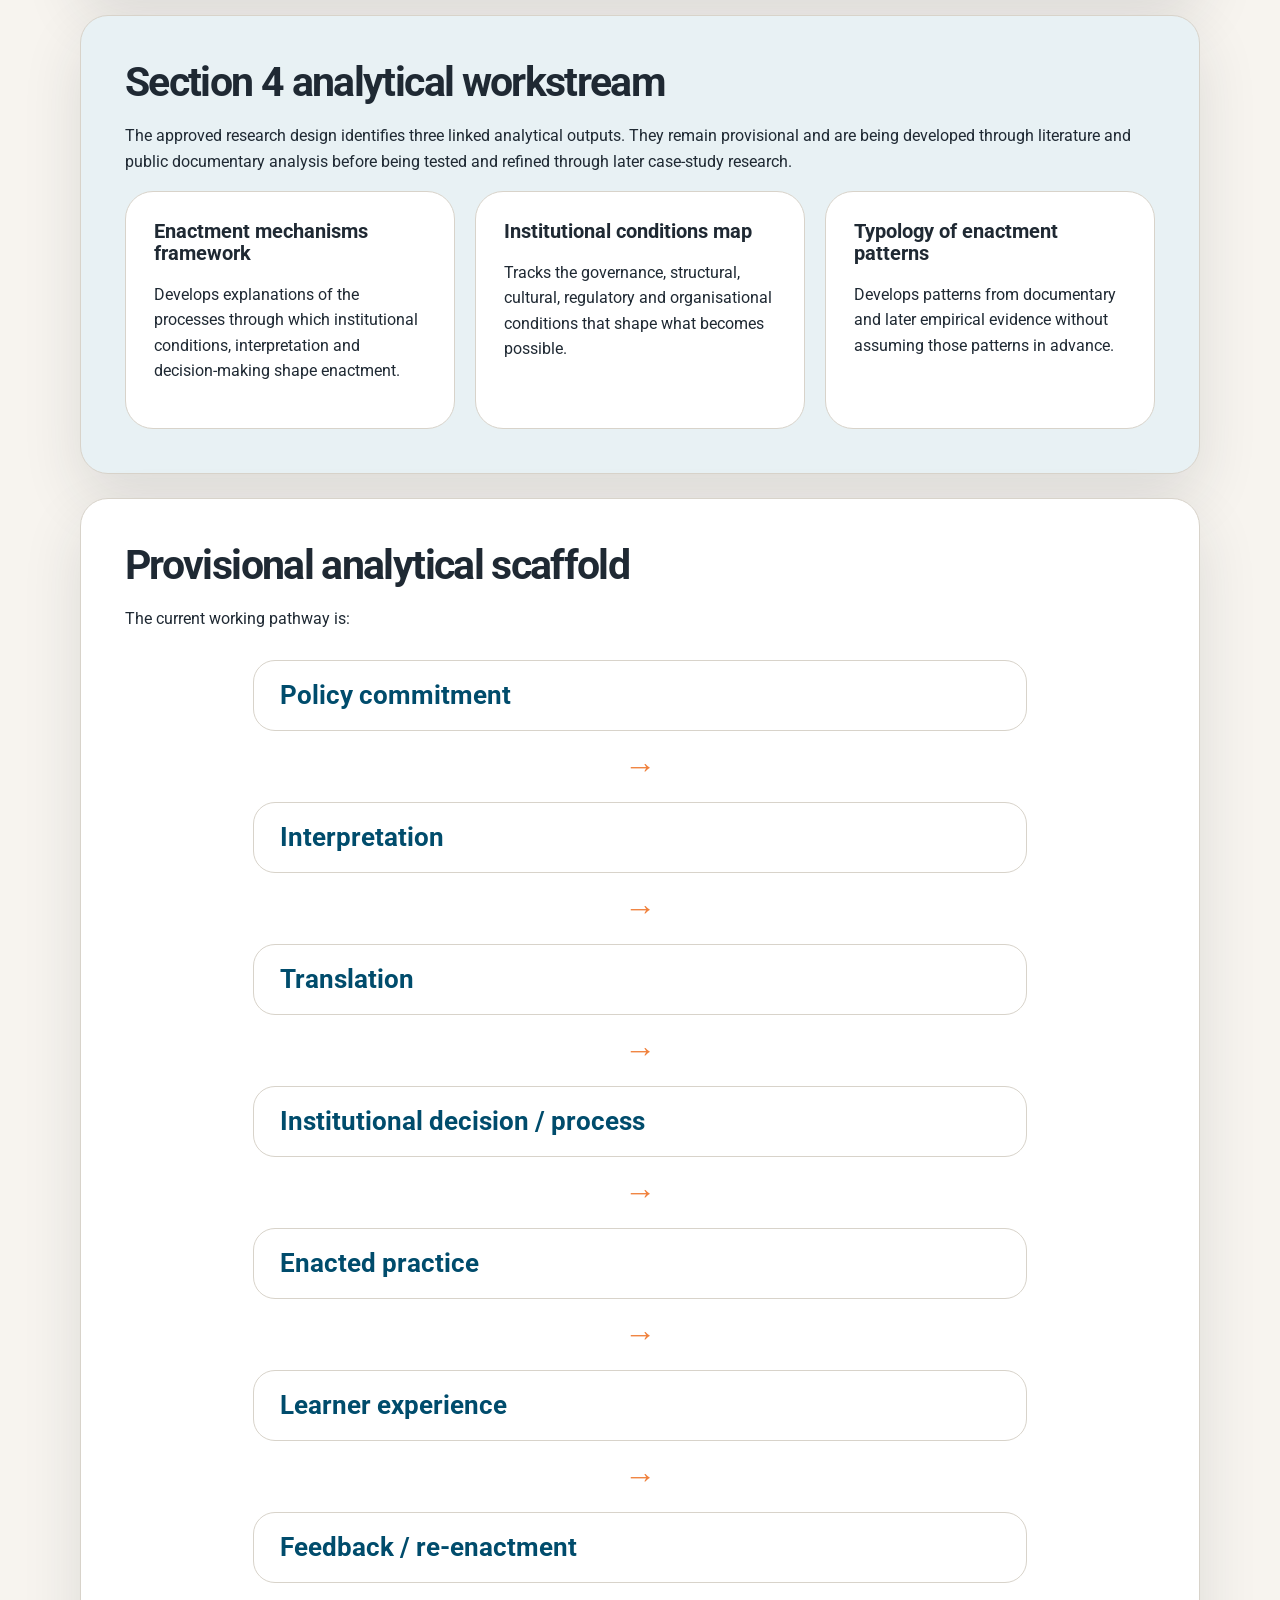
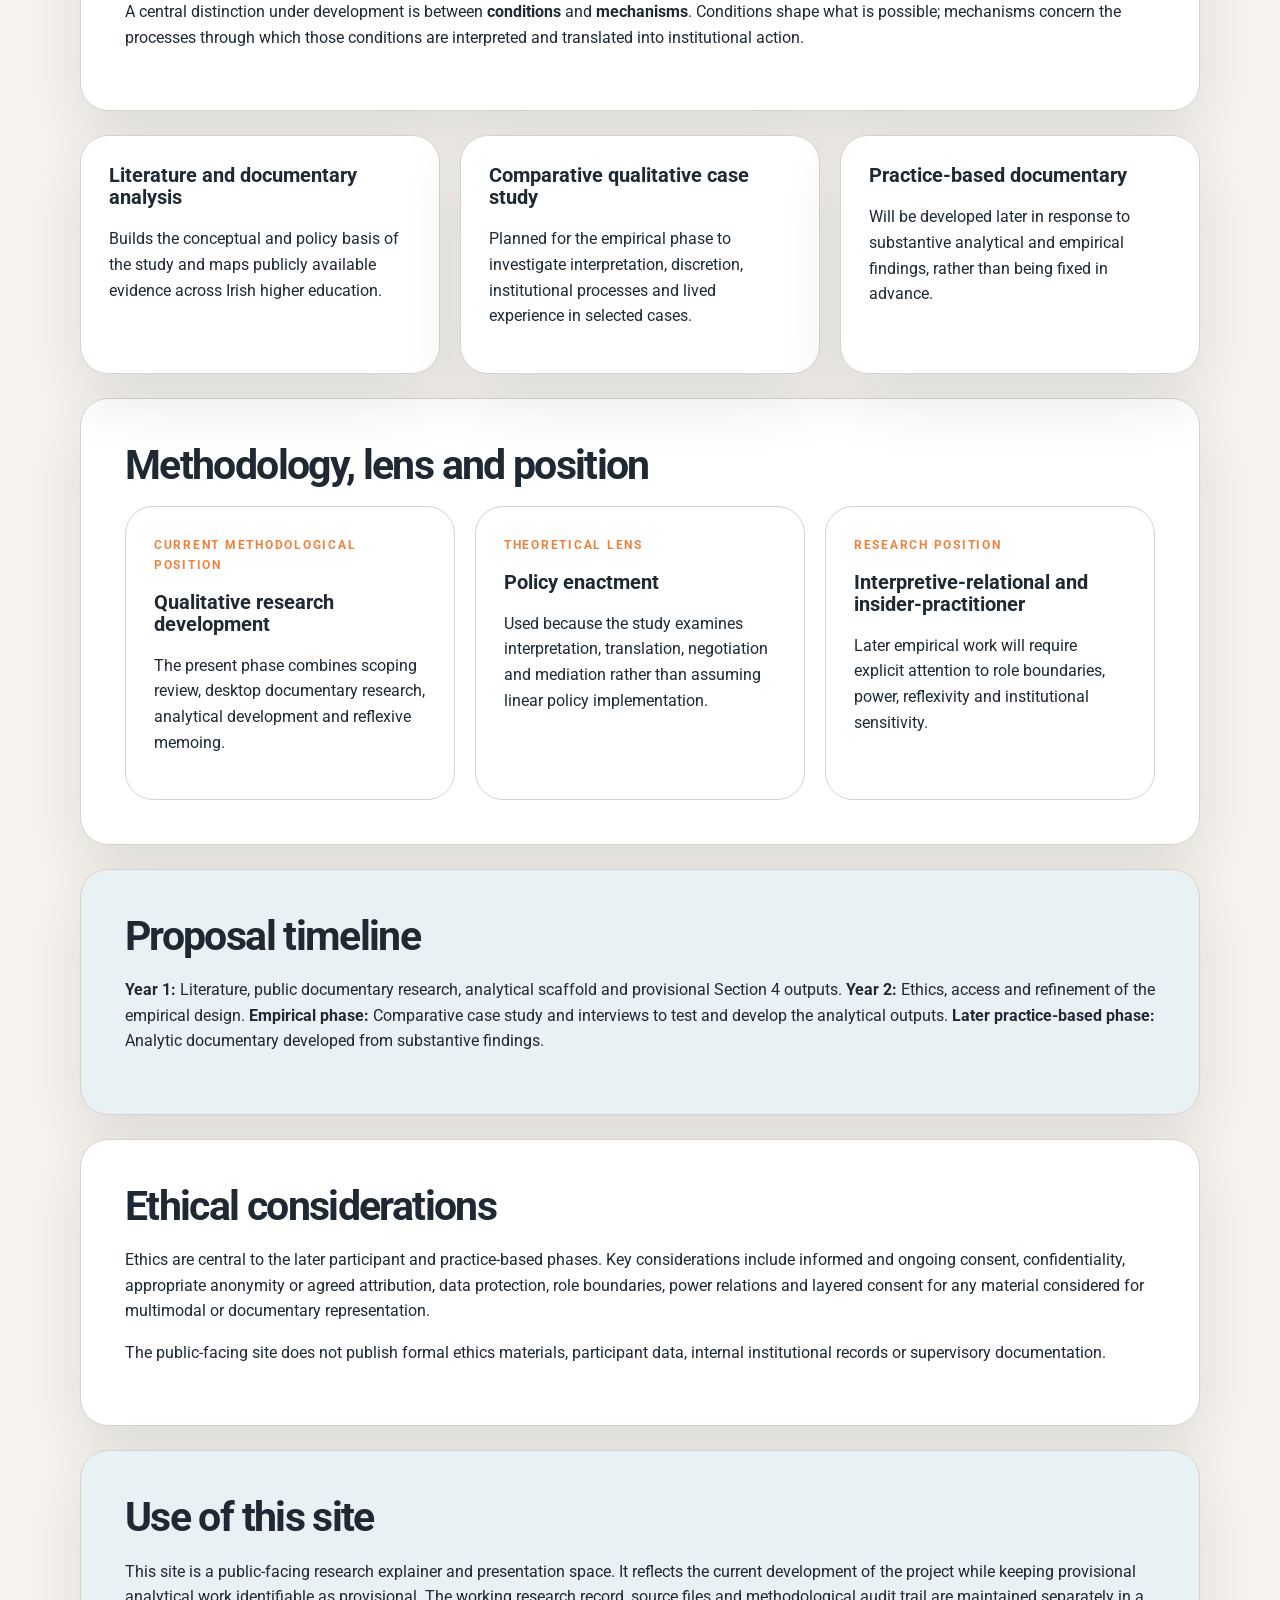
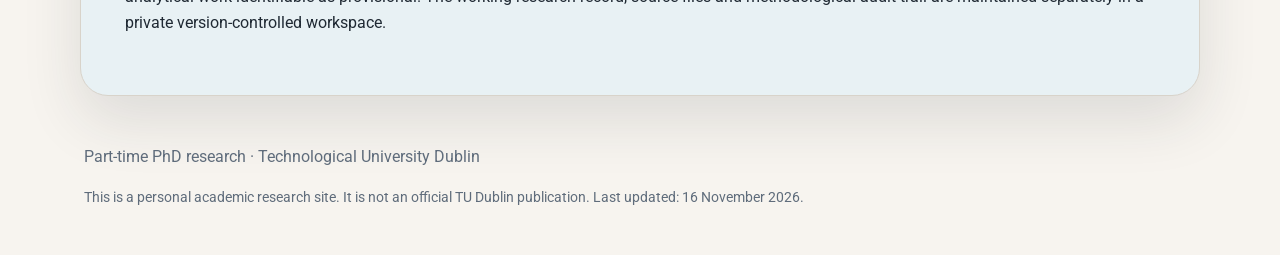
==== commit 709c4b54: "Add verified HEI corpus register metrics to index.html" ====
--- a/index.html
+++ b/index.html
@@ -85,7 +85,25 @@
     <section class="panel">
       <h2>Irish higher education document corpus</h2>
       <p>A parallel documentary workstream is assembling public material across the full period of interest rather than sampling institutions only at the point of their current organisational form. Particular attention is being paid to the creation of Technological Universities, their predecessor Institutes of Technology, longer-established universities, national and sectoral documentation, student-union material and a Northern Ireland comparator strand.</p>
-      <p>The aim is not to treat document counts as evidence of stronger or weaker learner-centredness. The corpus is being developed as a structured evidential base for tracing how policy language, institutional priorities and organisational change are expressed over time.</p>
+      <div class="grid three no-top">
+        <article class="card compact">
+          <p class="eyebrow">Resource register</p>
+          <h3>313 resources</h3>
+          <p>298 institutional, comparator and student-side corpus entries, plus 15 national and sectoral context resources.</p>
+        </article>
+        <article class="card compact">
+          <p class="eyebrow">Institutional coverage</p>
+          <h3>17 + 2 institutions</h3>
+          <p>17 teaching-oriented Republic of Ireland institutions in the working corpus and two bounded Northern Ireland comparators.</p>
+        </article>
+        <article class="card compact">
+          <p class="eyebrow">Historical lineage</p>
+          <h3>12 predecessor branches</h3>
+          <p>Twelve Technological University predecessor branches have completed a second public-search pass, with remaining gaps logged for follow-up.</p>
+        </article>
+      </div>
+      <p class="small">Register snapshot: November 2026. These are registered resources, which can include webpages and collection gateways, rather than a verified count of usable downloaded documents. The register also identifies 38 student/student-union resources. Retrieval validation continues; formal analytical coding has not yet begun.</p>
+      <p>The corpus is being developed as a structured evidential base for tracing how policy language, institutional priorities and organisational change are expressed over time. Document counts are not indicators of stronger or weaker learner-centredness.</p>
     </section>
 
     <section class="panel muted">
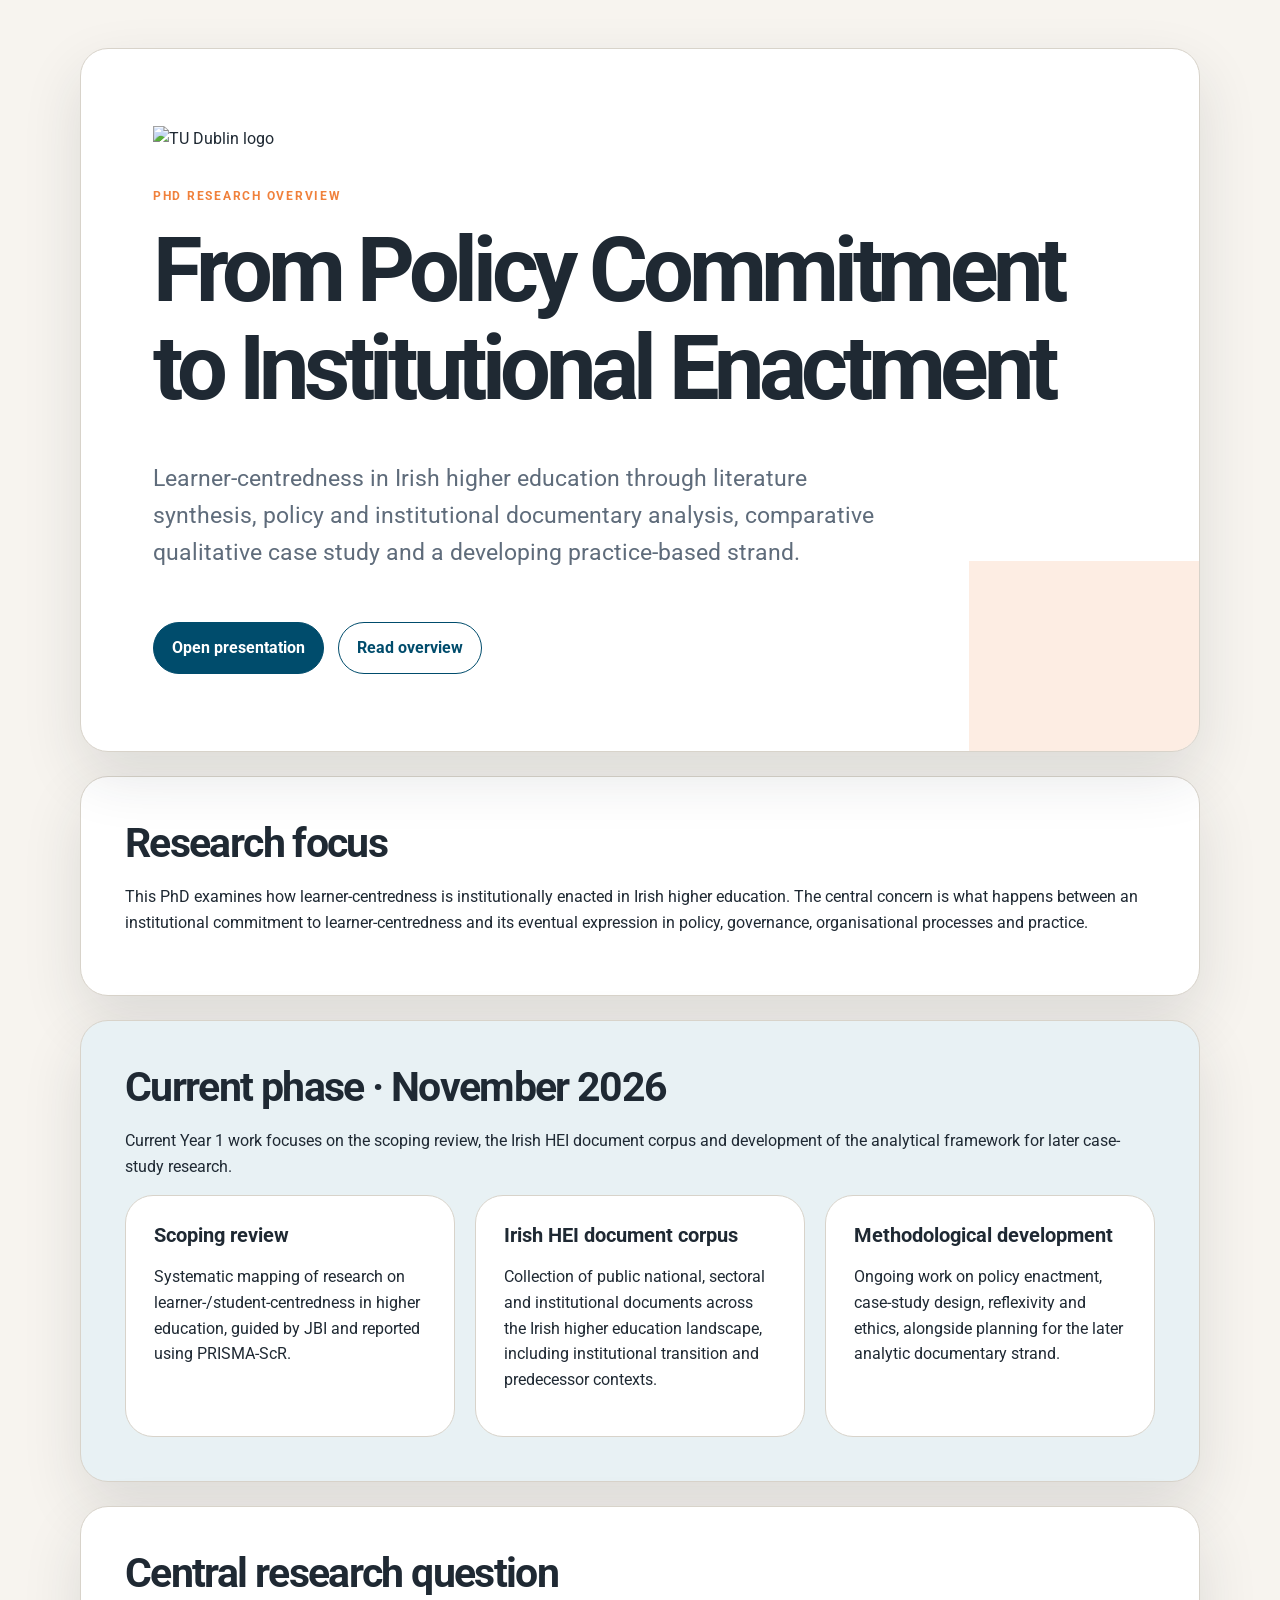
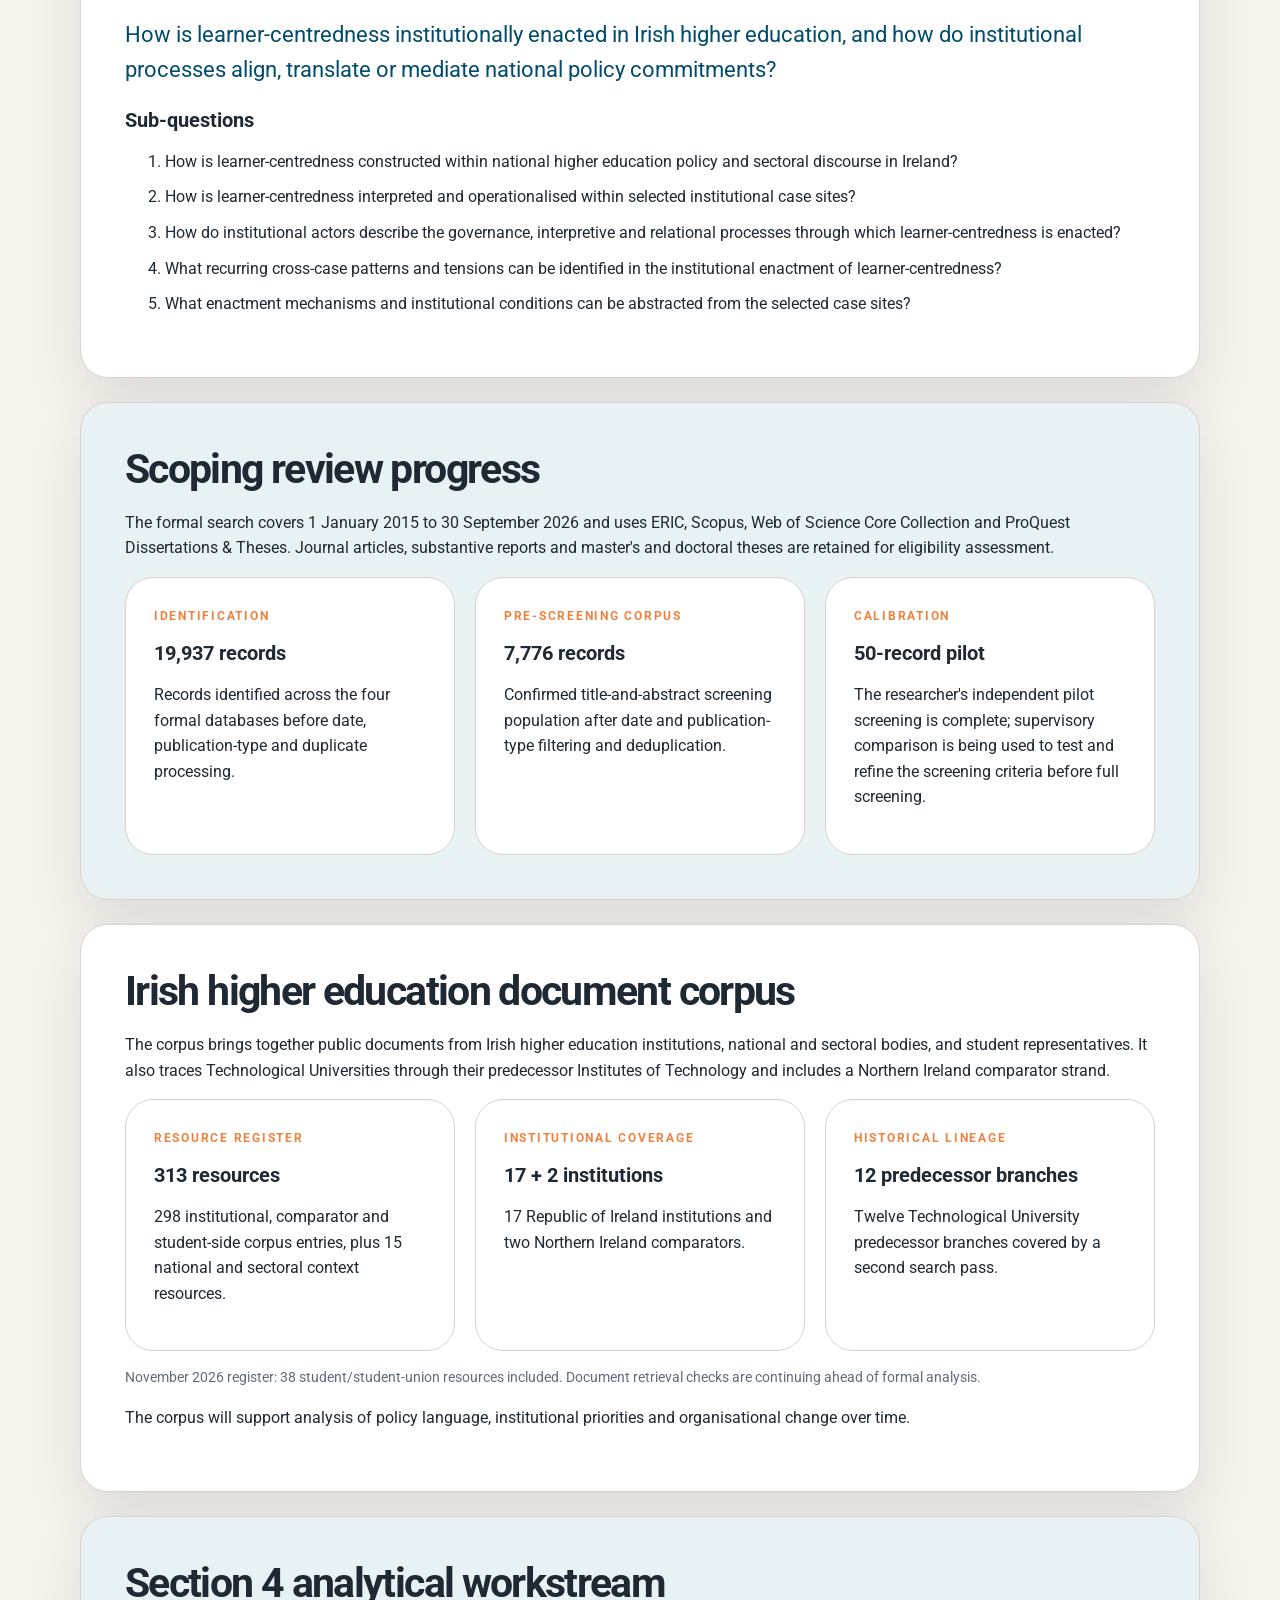
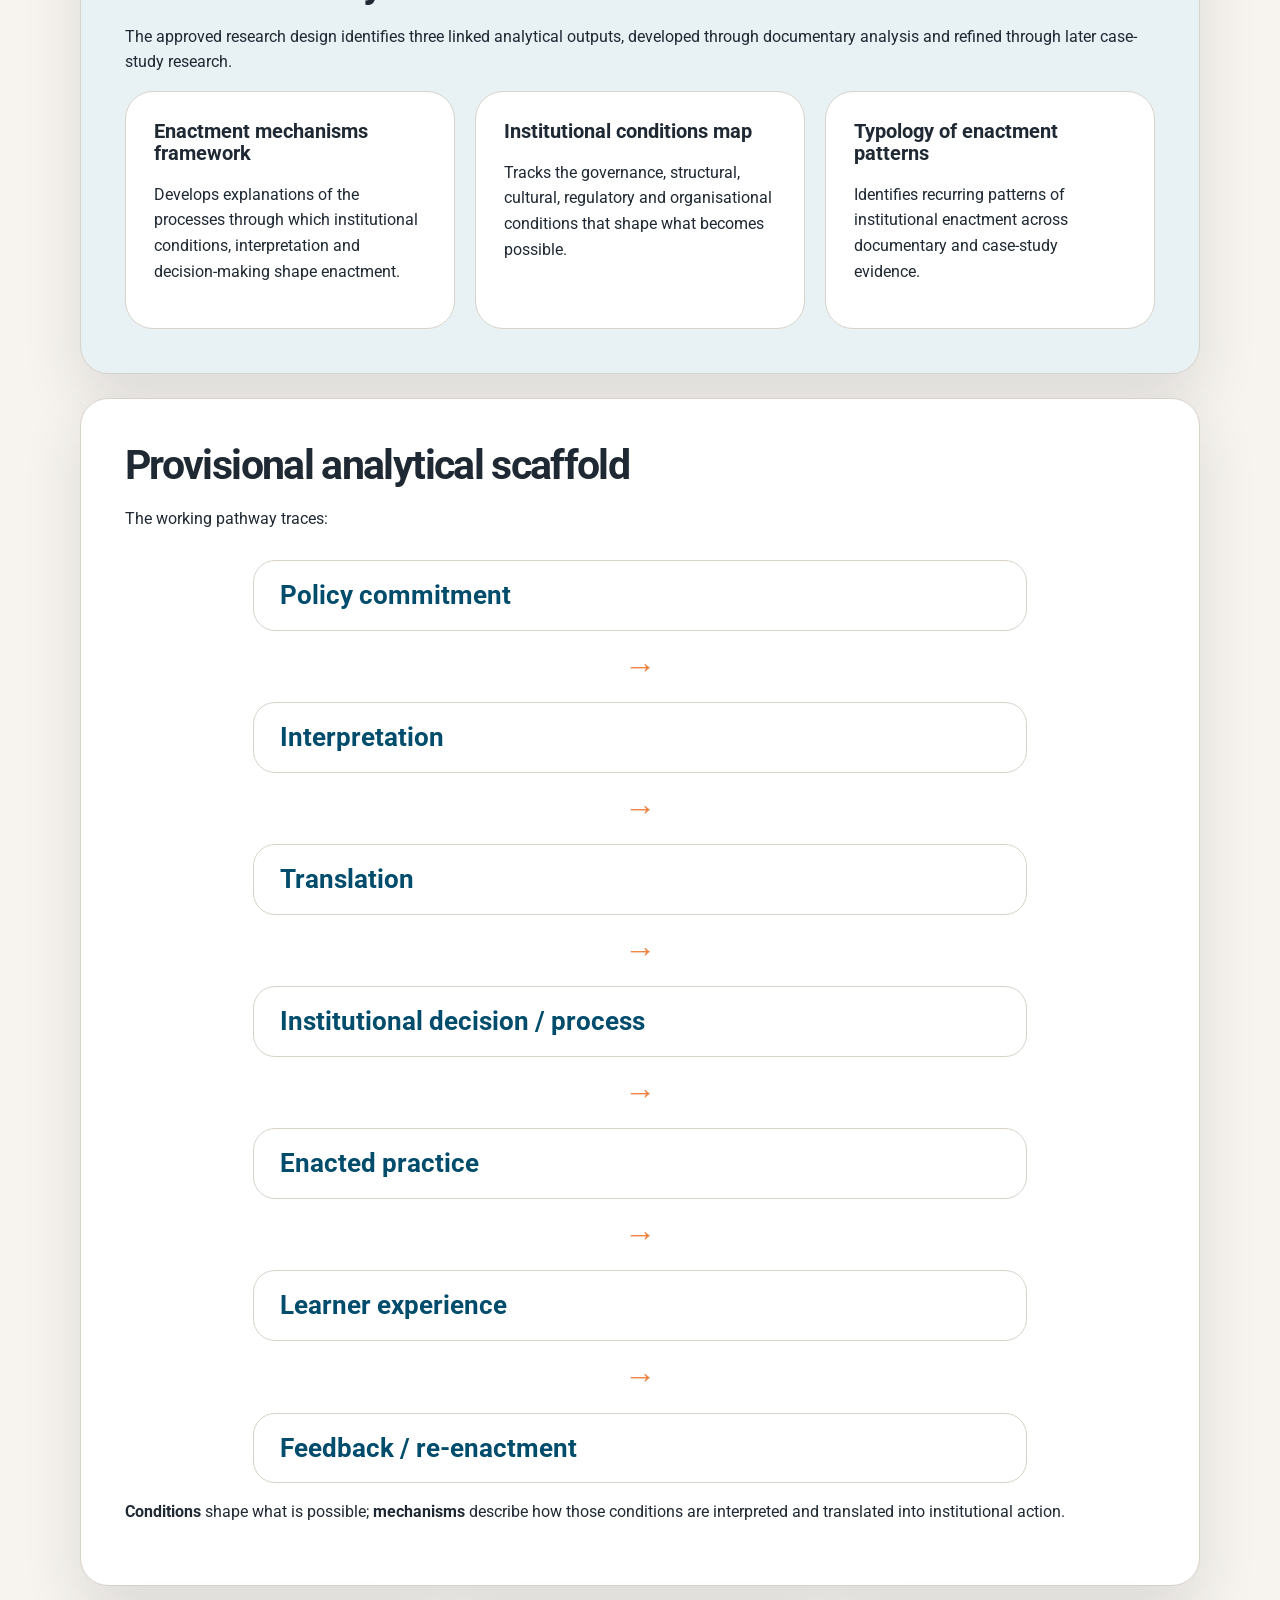
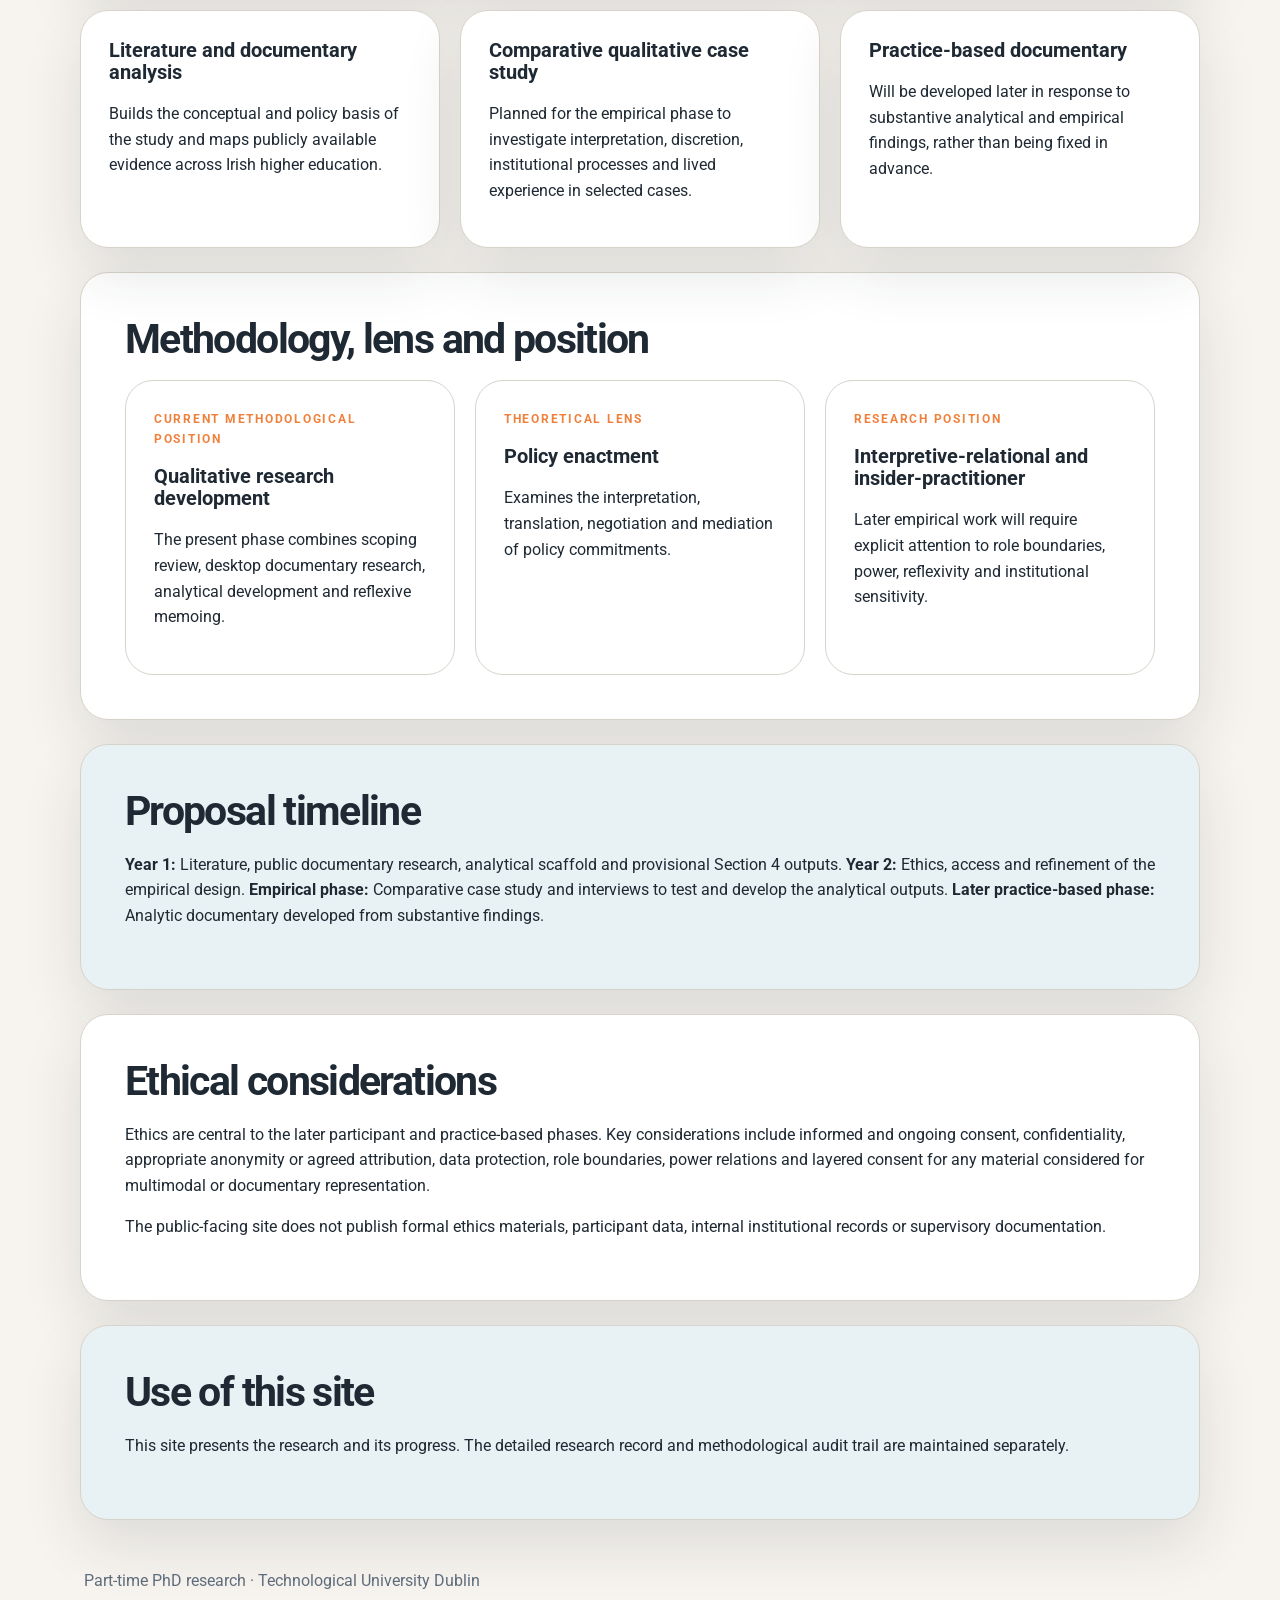
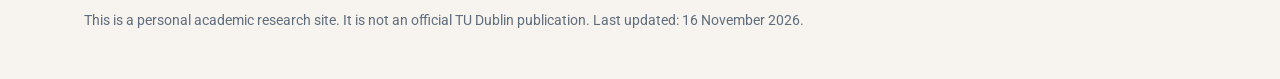
==== commit 2de3d6bd: "Tighten public PhD site prose and remove repetitive qualifications" ====
--- a/index.html
+++ b/index.html
@@ -30,7 +30,7 @@
 
     <section class="panel muted">
       <h2>Current phase · November 2026</h2>
-      <p>The study is in the first year of a part-time PhD. The immediate work is deliberately preparatory: establishing the evidence base, refining the problem, testing analytical ideas and building a defensible methodological pathway before participant-facing case-study research begins.</p>
+      <p>Current Year 1 work focuses on the scoping review, the Irish HEI document corpus and development of the analytical framework for later case-study research.</p>
       <div class="grid three no-top">
         <article class="card compact">
           <h3>Scoping review</h3>
@@ -84,7 +84,7 @@
 
     <section class="panel">
       <h2>Irish higher education document corpus</h2>
-      <p>A parallel documentary workstream is assembling public material across the full period of interest rather than sampling institutions only at the point of their current organisational form. Particular attention is being paid to the creation of Technological Universities, their predecessor Institutes of Technology, longer-established universities, national and sectoral documentation, student-union material and a Northern Ireland comparator strand.</p>
+      <p>The corpus brings together public documents from Irish higher education institutions, national and sectoral bodies, and student representatives. It also traces Technological Universities through their predecessor Institutes of Technology and includes a Northern Ireland comparator strand.</p>
       <div class="grid three no-top">
         <article class="card compact">
           <p class="eyebrow">Resource register</p>
@@ -94,21 +94,21 @@
         <article class="card compact">
           <p class="eyebrow">Institutional coverage</p>
           <h3>17 + 2 institutions</h3>
-          <p>17 teaching-oriented Republic of Ireland institutions in the working corpus and two bounded Northern Ireland comparators.</p>
+          <p>17 Republic of Ireland institutions and two Northern Ireland comparators.</p>
         </article>
         <article class="card compact">
           <p class="eyebrow">Historical lineage</p>
           <h3>12 predecessor branches</h3>
-          <p>Twelve Technological University predecessor branches have completed a second public-search pass, with remaining gaps logged for follow-up.</p>
-        </article>
-      </div>
-      <p class="small">Register snapshot: November 2026. These are registered resources, which can include webpages and collection gateways, rather than a verified count of usable downloaded documents. The register also identifies 38 student/student-union resources. Retrieval validation continues; formal analytical coding has not yet begun.</p>
-      <p>The corpus is being developed as a structured evidential base for tracing how policy language, institutional priorities and organisational change are expressed over time. Document counts are not indicators of stronger or weaker learner-centredness.</p>
+          <p>Twelve Technological University predecessor branches covered by a second search pass.</p>
+        </article>
+      </div>
+      <p class="small">November 2026 register: 38 student/student-union resources included. Document retrieval checks are continuing ahead of formal analysis.</p>
+      <p>The corpus will support analysis of policy language, institutional priorities and organisational change over time.</p>
     </section>
 
     <section class="panel muted">
       <h2>Section 4 analytical workstream</h2>
-      <p>The approved research design identifies three linked analytical outputs. They remain provisional and are being developed through literature and public documentary analysis before being tested and refined through later case-study research.</p>
+      <p>The approved research design identifies three linked analytical outputs, developed through documentary analysis and refined through later case-study research.</p>
       <div class="grid three no-top">
         <article class="card compact">
           <h3>Enactment mechanisms framework</h3>
@@ -120,14 +120,14 @@
         </article>
         <article class="card compact">
           <h3>Typology of enactment patterns</h3>
-          <p>Develops patterns from documentary and later empirical evidence without assuming those patterns in advance.</p>
+          <p>Identifies recurring patterns of institutional enactment across documentary and case-study evidence.</p>
         </article>
       </div>
     </section>
 
     <section class="panel">
       <h2>Provisional analytical scaffold</h2>
-      <p>The current working pathway is:</p>
+      <p>The working pathway traces:</p>
       <div class="flow horizontal-flow">
         <div>Policy commitment</div><span>→</span>
         <div>Interpretation</div><span>→</span>
@@ -137,7 +137,7 @@
         <div>Learner experience</div><span>→</span>
         <div>Feedback / re-enactment</div>
       </div>
-      <p>A central distinction under development is between <strong>conditions</strong> and <strong>mechanisms</strong>. Conditions shape what is possible; mechanisms concern the processes through which those conditions are interpreted and translated into institutional action.</p>
+      <p><strong>Conditions</strong> shape what is possible; <strong>mechanisms</strong> describe how those conditions are interpreted and translated into institutional action.</p>
     </section>
 
     <section class="grid three">
@@ -166,7 +166,7 @@
         <article class="card compact">
           <p class="eyebrow">Theoretical lens</p>
           <h3>Policy enactment</h3>
-          <p>Used because the study examines interpretation, translation, negotiation and mediation rather than assuming linear policy implementation.</p>
+          <p>Examines the interpretation, translation, negotiation and mediation of policy commitments.</p>
         </article>
         <article class="card compact">
           <p class="eyebrow">Research position</p>
@@ -189,7 +189,7 @@
 
     <section class="panel muted">
       <h2>Use of this site</h2>
-      <p>This site is a public-facing research explainer and presentation space. It reflects the current development of the project while keeping provisional analytical work identifiable as provisional. The working research record, source files and methodological audit trail are maintained separately in a private version-controlled workspace.</p>
+      <p>This site presents the research and its progress. The detailed research record and methodological audit trail are maintained separately.</p>
     </section>
 
     <footer>
